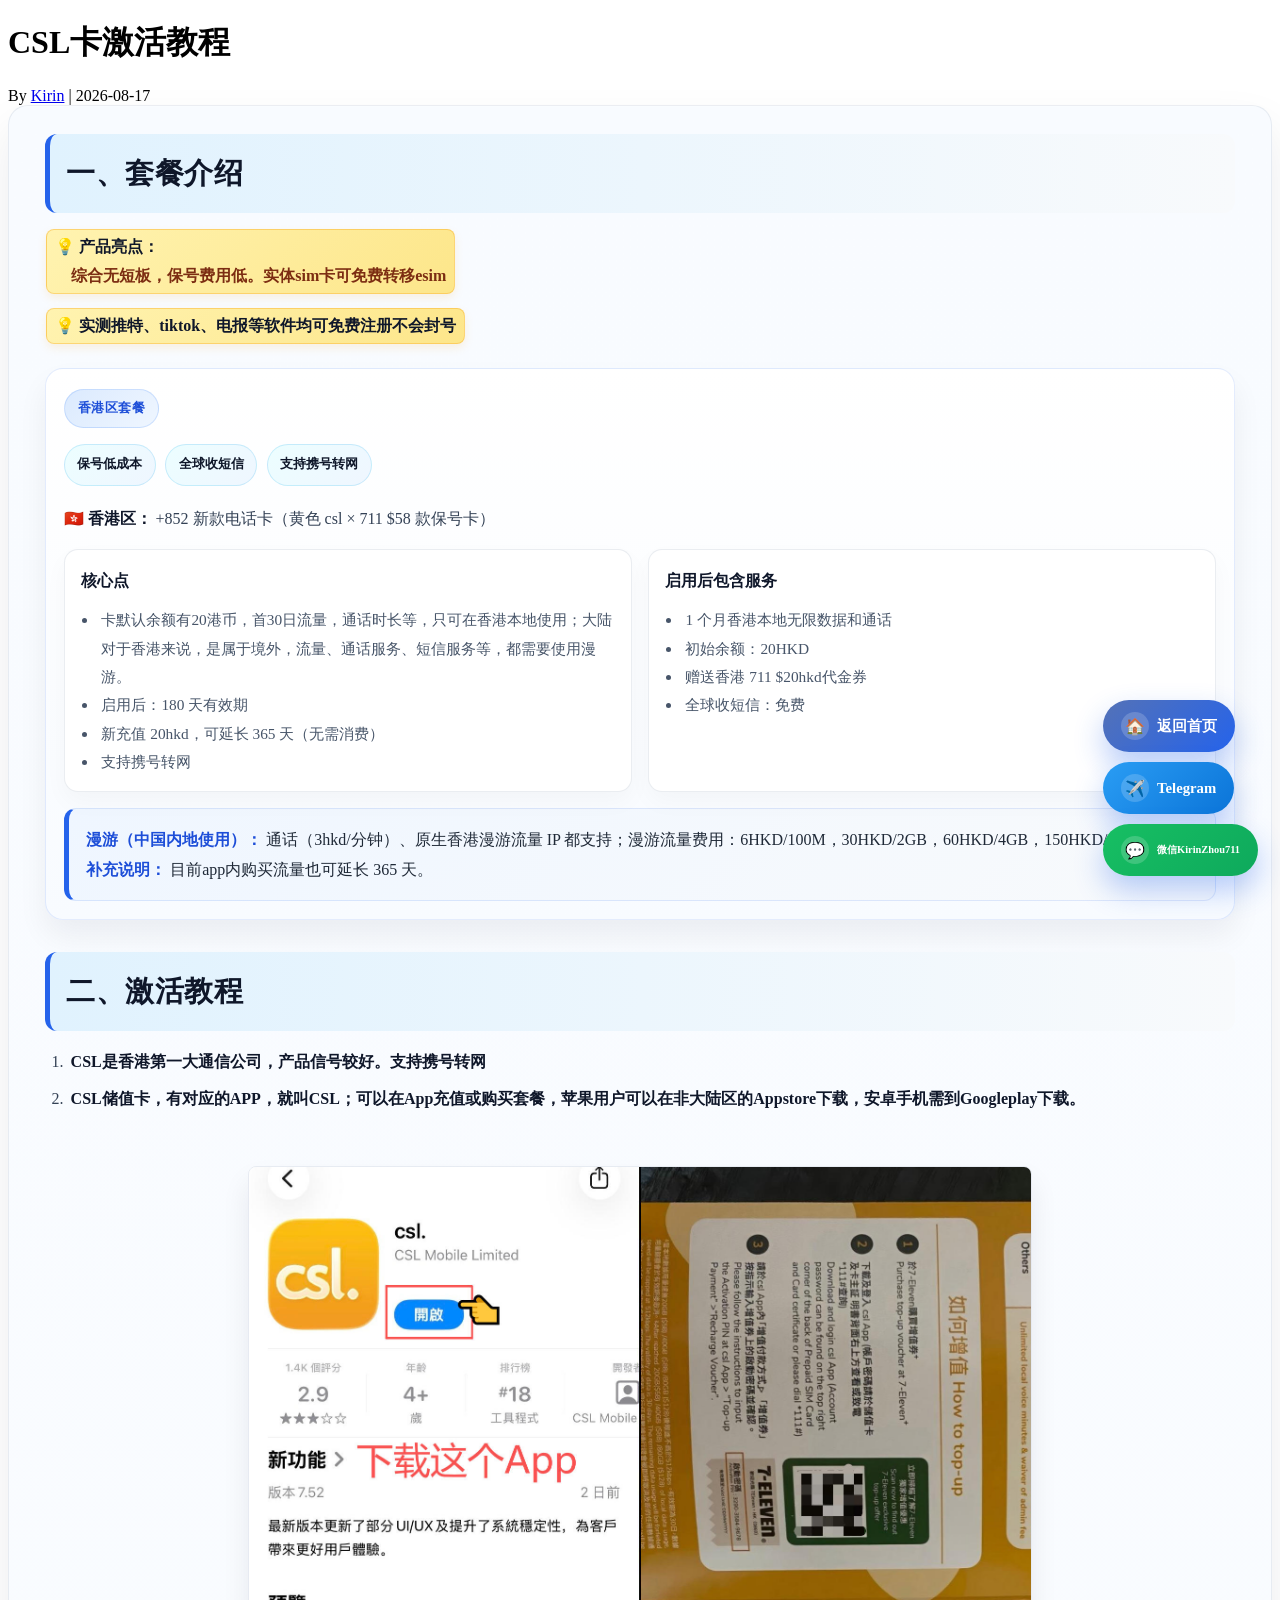
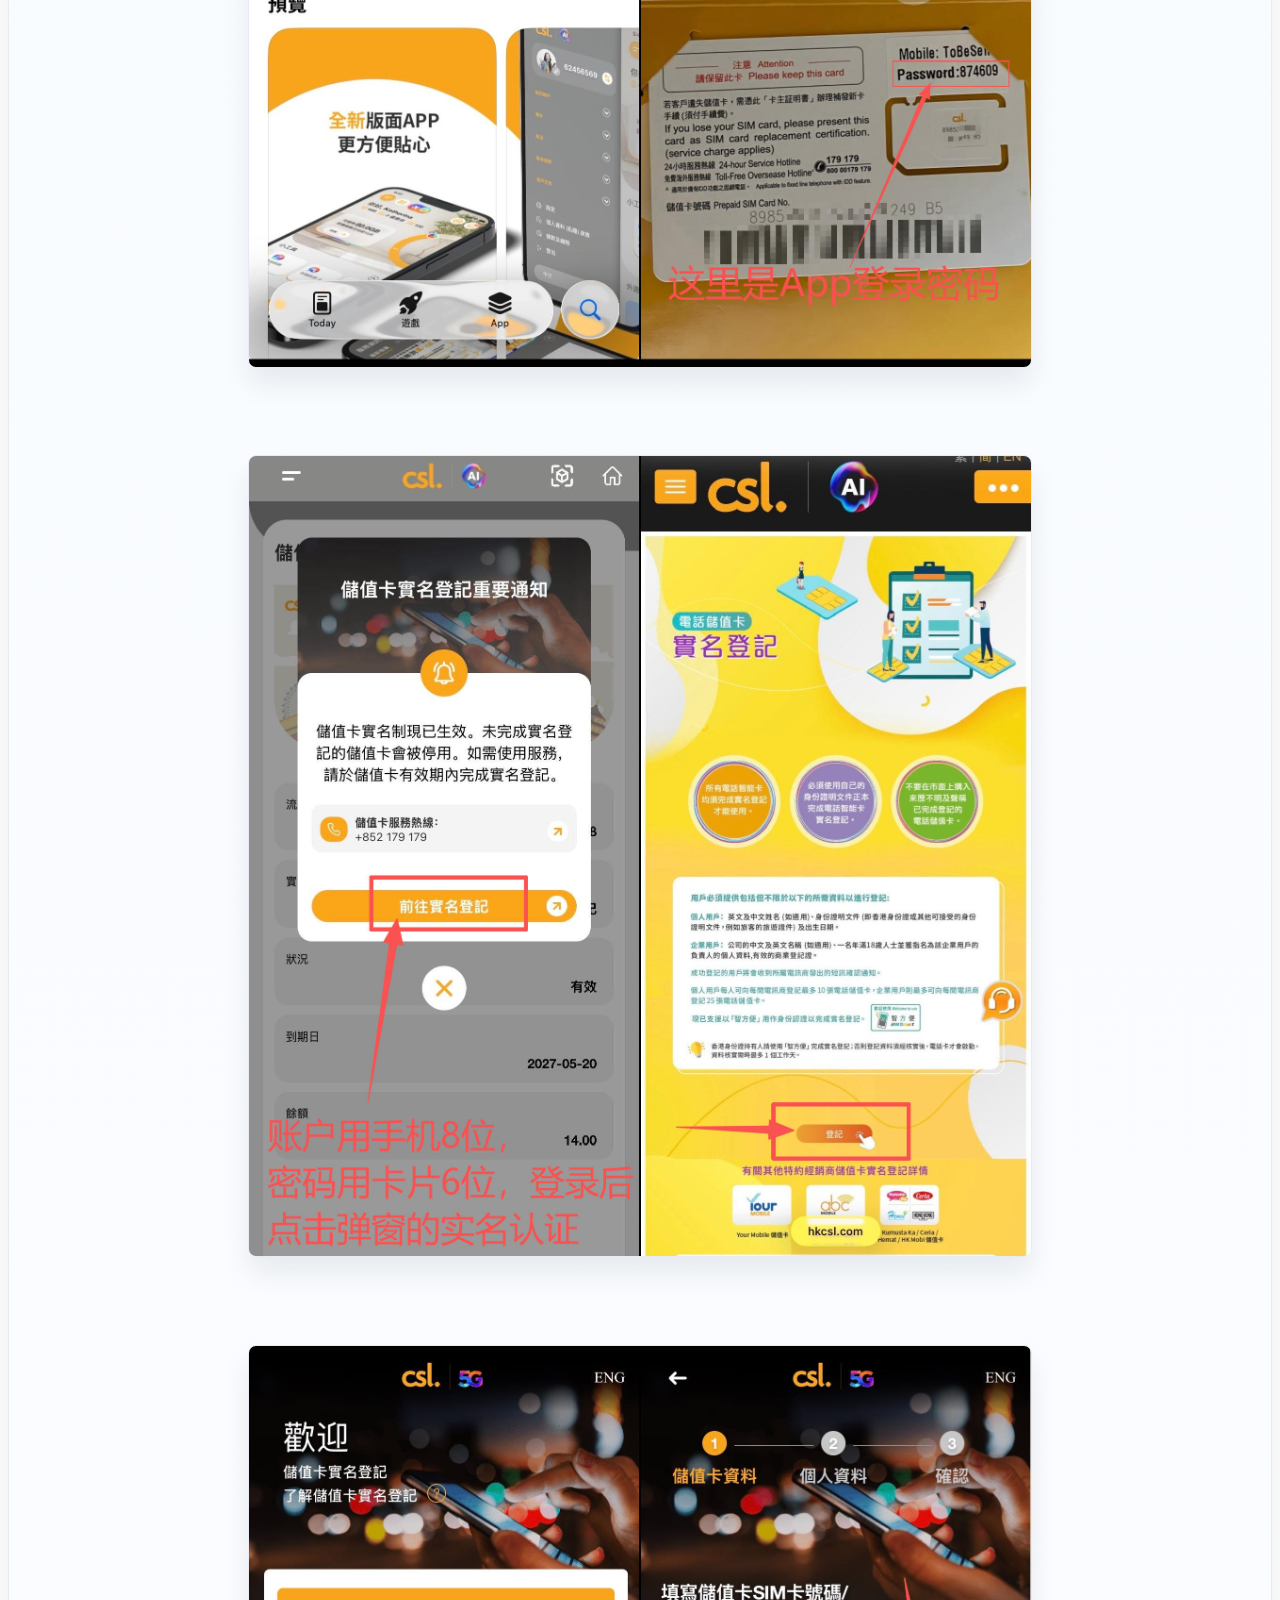
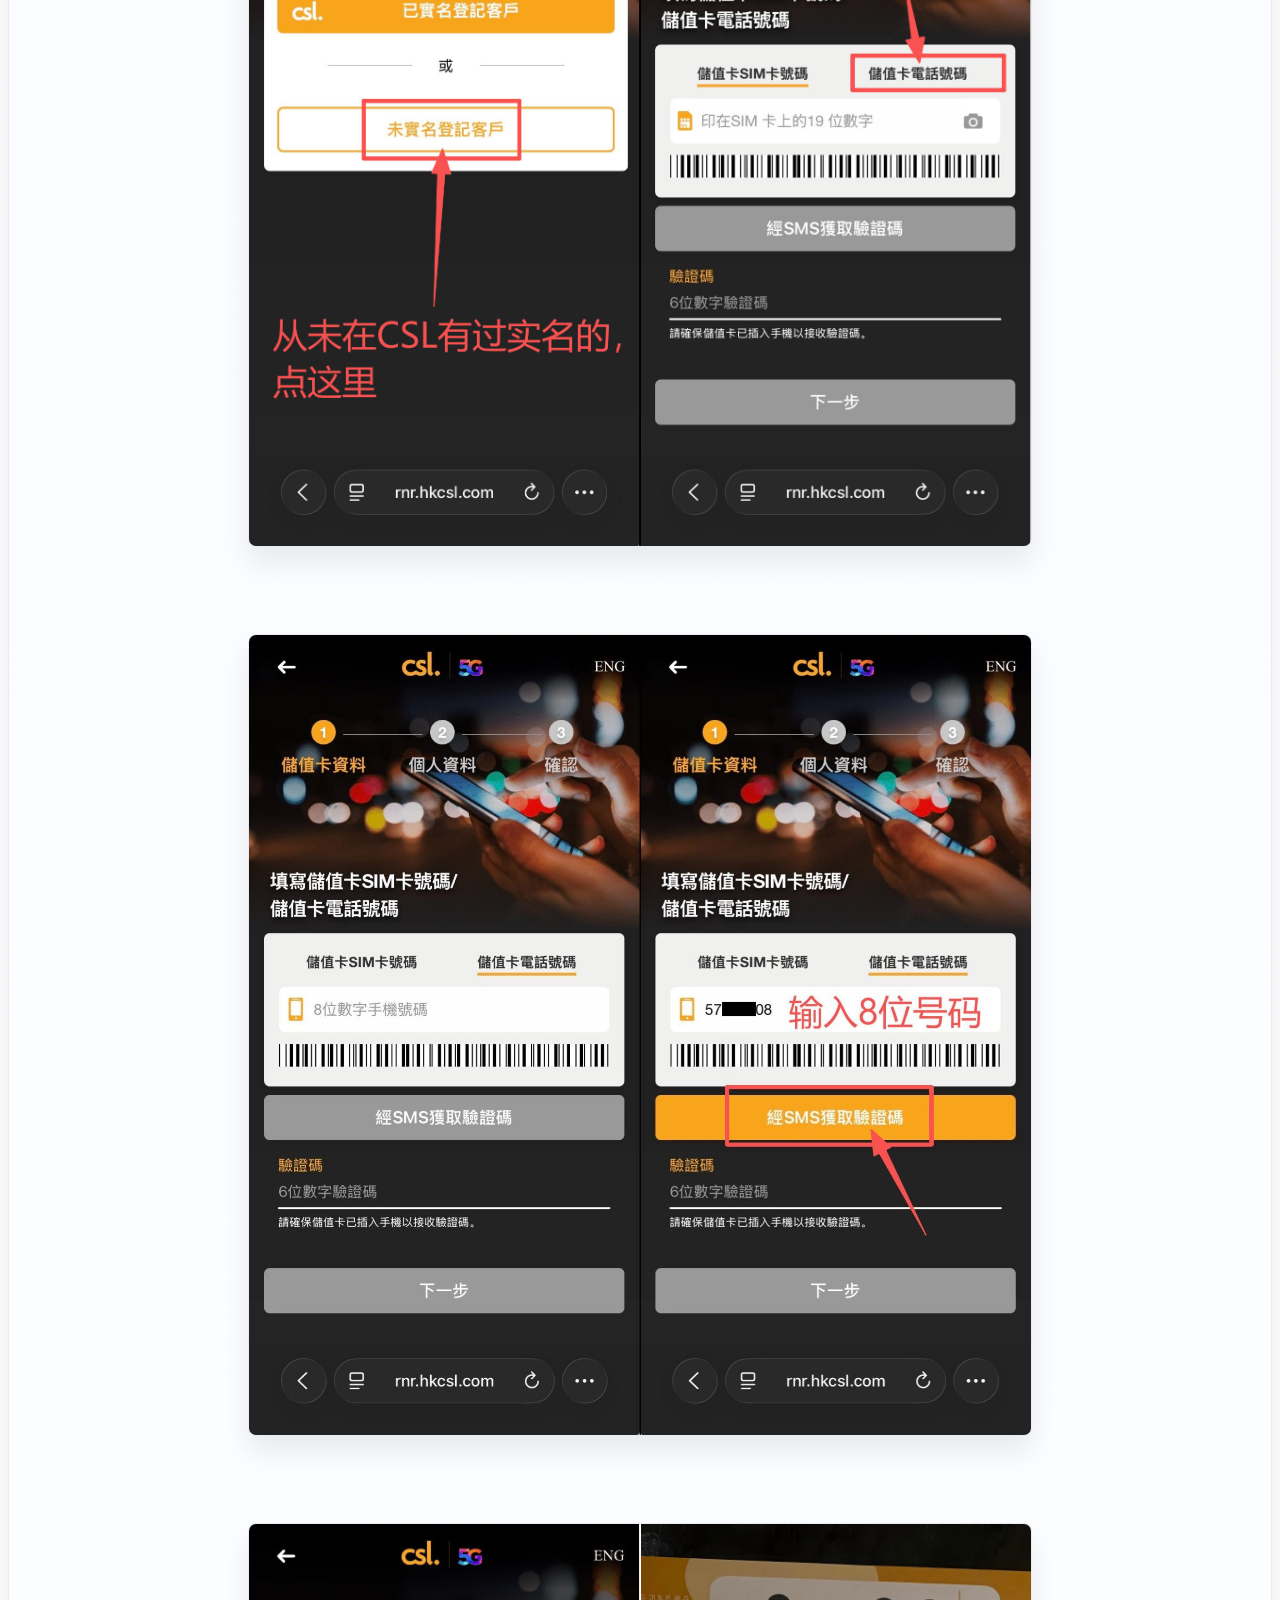
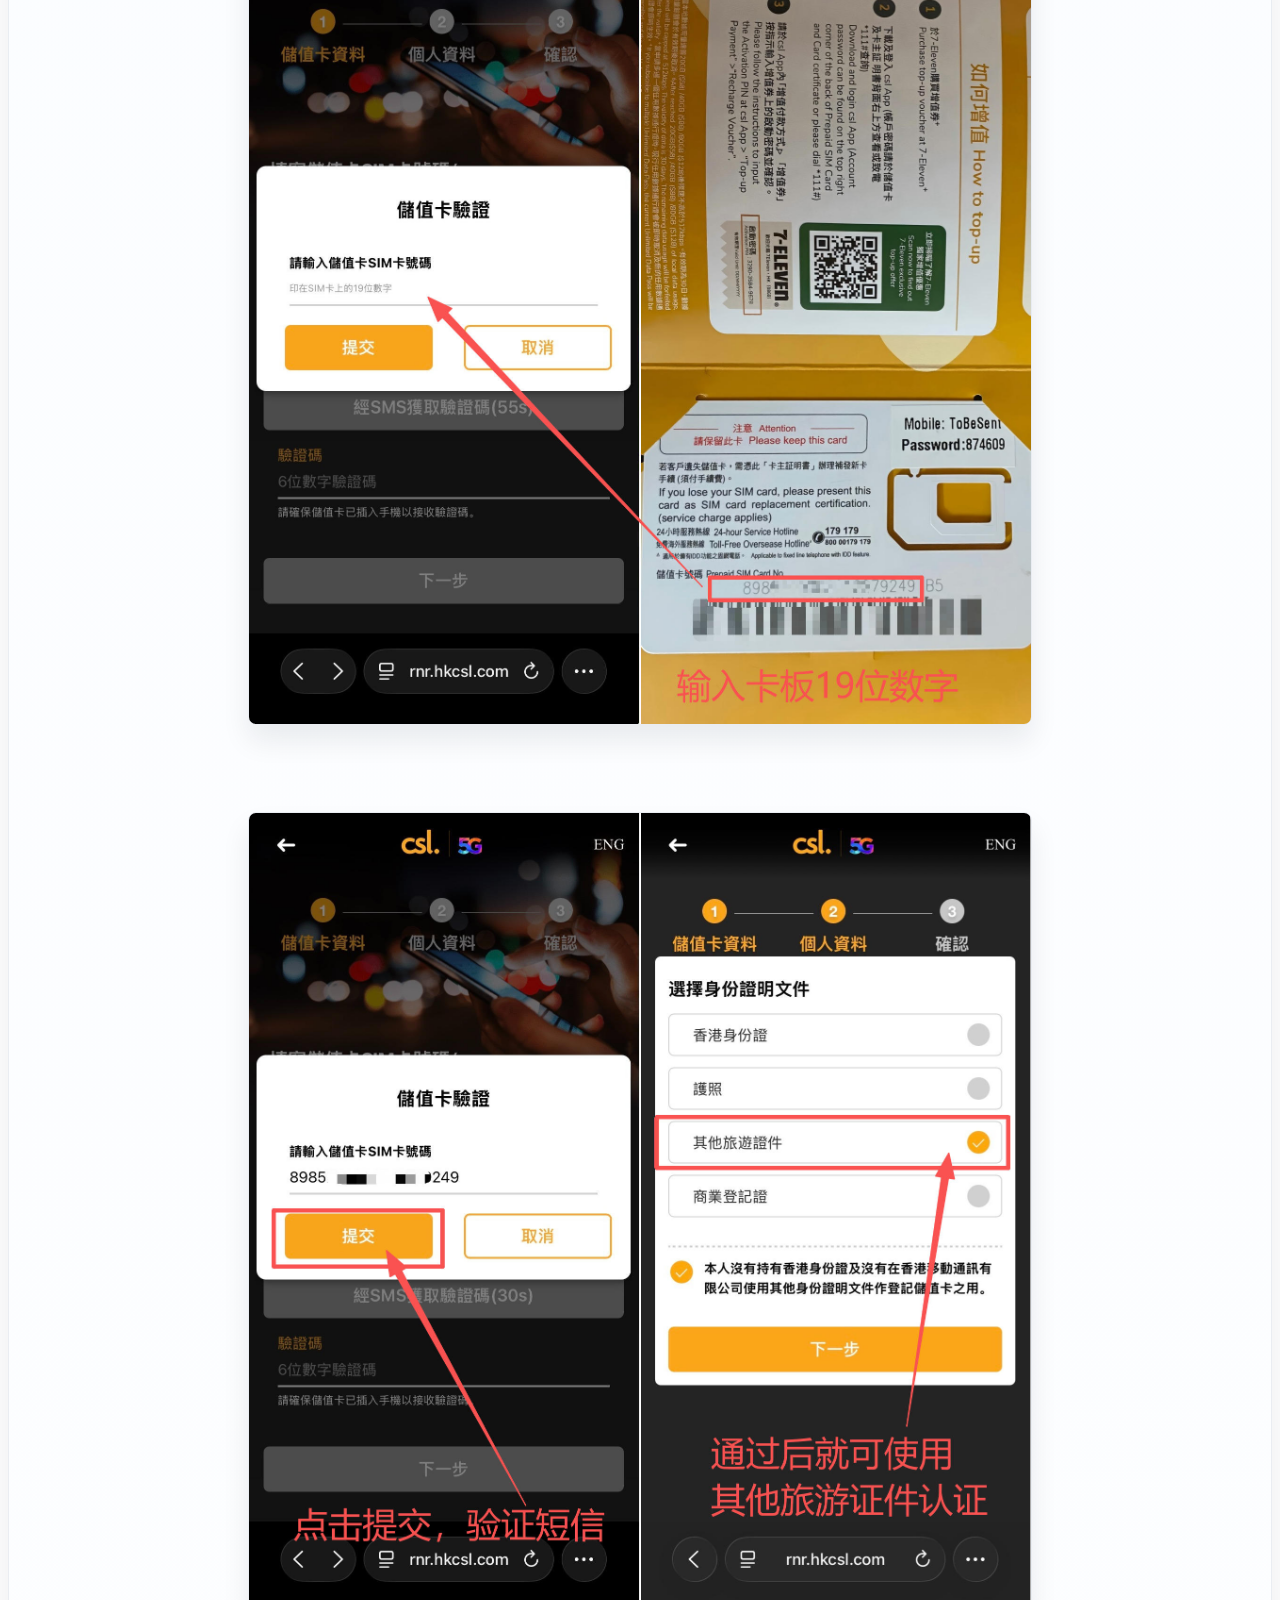
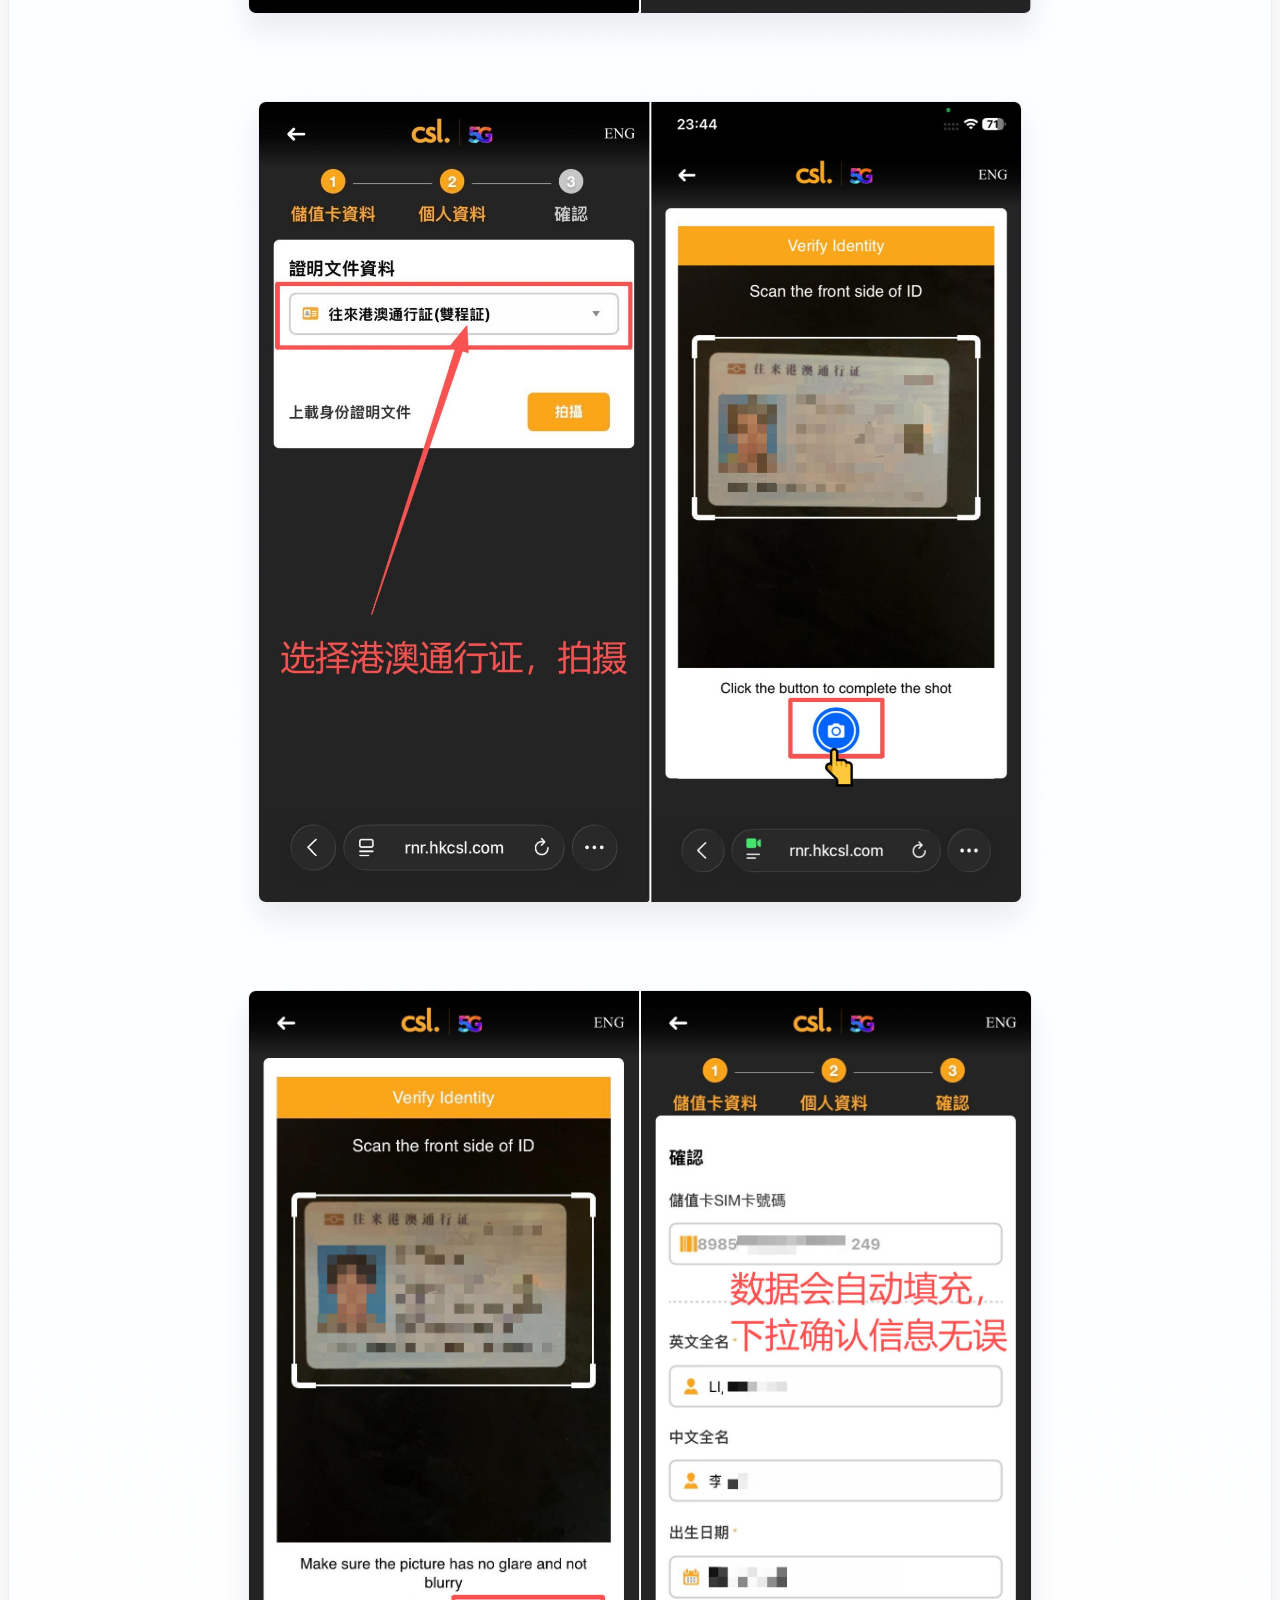
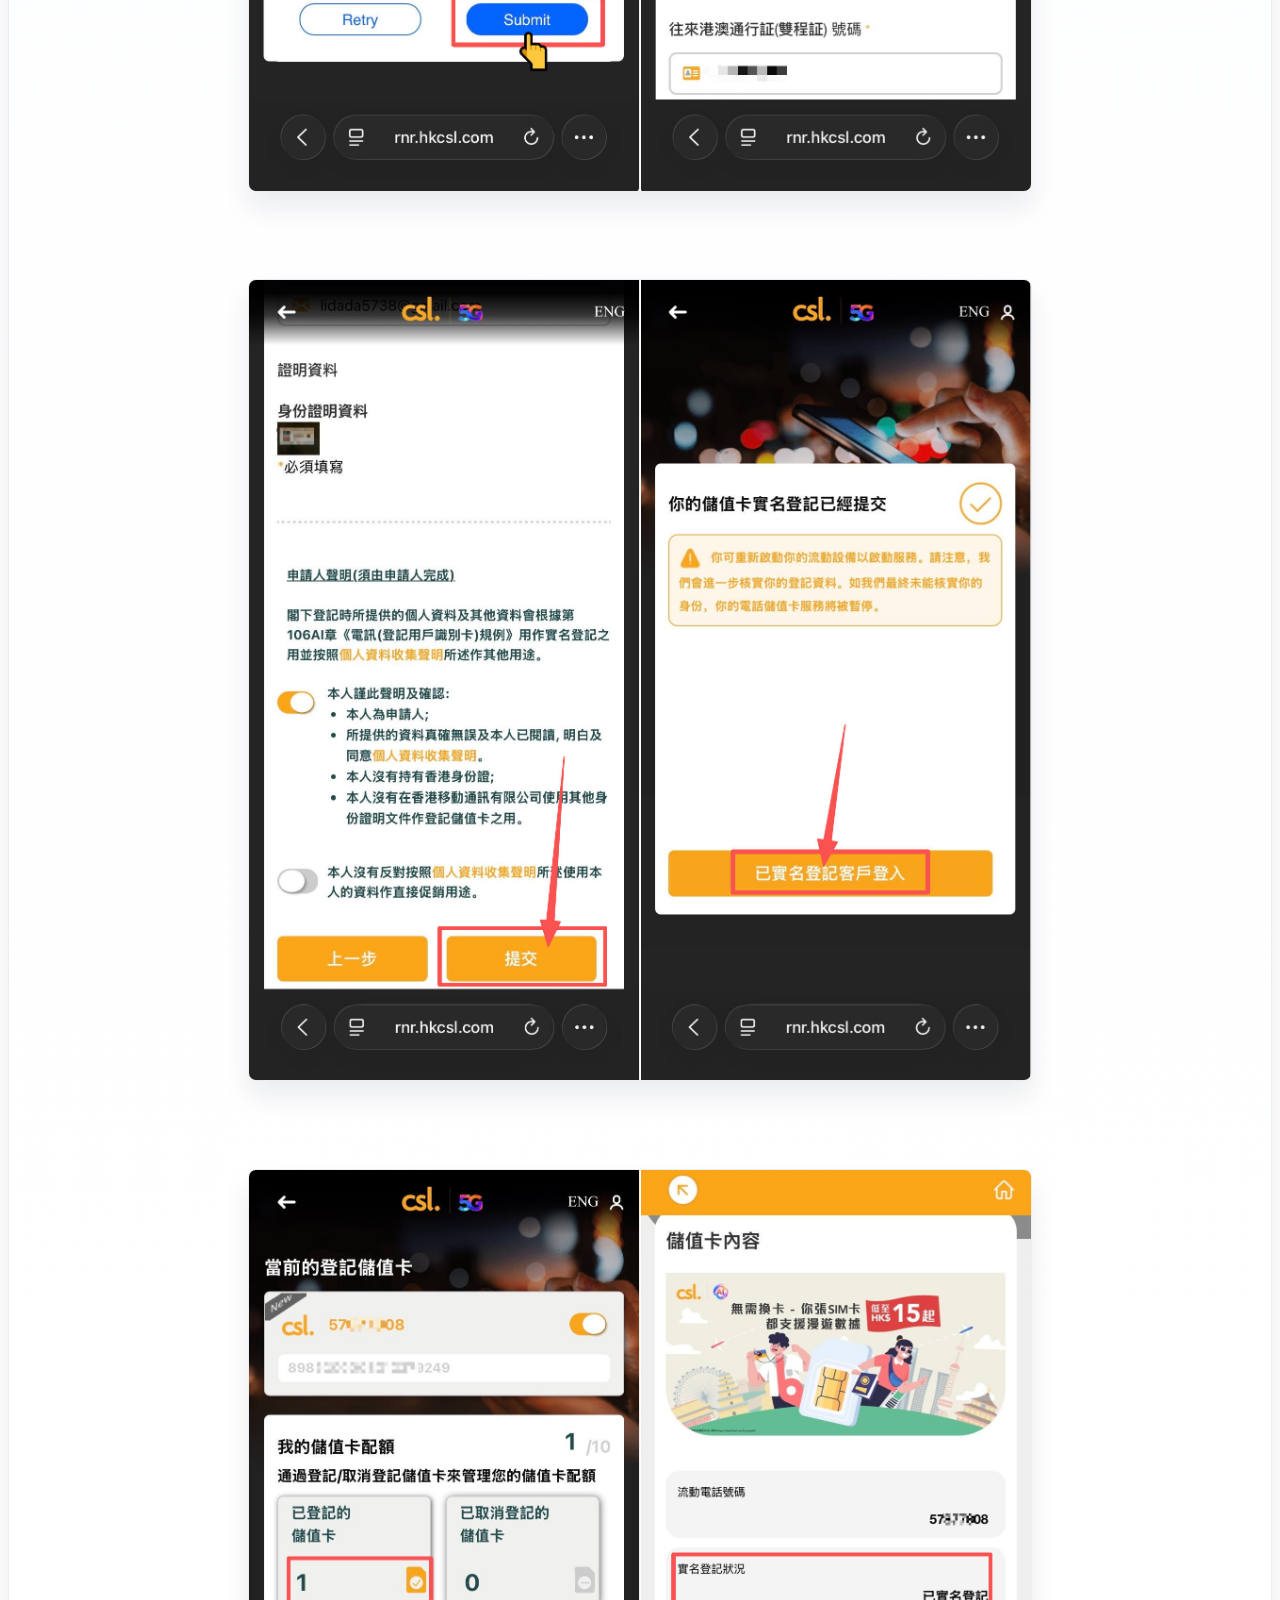
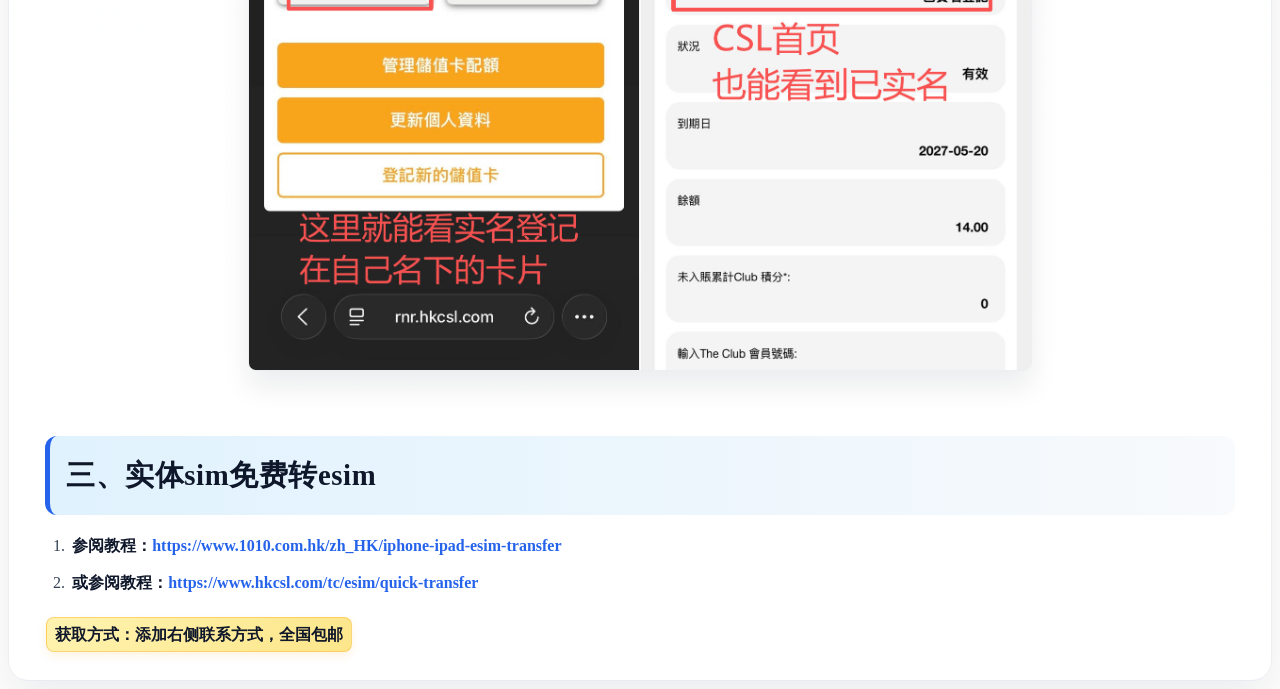
==== cslsim.html @ af92a5cc "Add common.css and CSL-SIM; hahasim conflict Introduce shared styles in new common.css (typography, " ====
﻿<!DOCTYPE html>
<html lang="en">

<head>
	<meta charset="UTF-8">
	<meta name="viewport" content="width=device-width, initial-scale=1.0">
	<title>CSL-SIM</title>
	<link rel="stylesheet" href="common.css">
	<style>
		.entry-content .promo-panel {
			margin: 1.5rem 0 1.8rem;
			padding: 1.25rem 1.1rem 1.1rem;
			background: linear-gradient(180deg, #ffffff 0%, #f8fbff 100%);
			border: 1px solid rgba(37, 99, 235, 0.12);
			border-radius: 18px;
			box-shadow: 0 16px 30px rgba(15, 23, 42, 0.06);
		}

		.entry-content .promo-head {
			display: flex;
			align-items: center;
			justify-content: space-between;
			gap: 12px;
			flex-wrap: wrap;
			margin-bottom: 1rem;
		}

		.entry-content .promo-tag {
			display: inline-flex;
			align-items: center;
			padding: 0.42rem 0.82rem;
			background: linear-gradient(135deg, #dbeafe 0%, #eff6ff 100%);
			border: 1px solid rgba(59, 130, 246, 0.18);
			border-radius: 999px;
			color: #1d4ed8;
			font-size: 0.82rem;
			font-weight: 800;
			letter-spacing: 0.04em;
			text-transform: uppercase;
		}

		.entry-content .price-tag {
			display: inline-flex;
			align-items: center;
			justify-content: center;
			min-width: 120px;
			padding: 0.6rem 0.95rem;
			background: linear-gradient(135deg, #fbbf24 0%, #f59e0b 100%);
			border-radius: 12px;
			color: #fff;
			font-size: 1.2rem;
			font-weight: 800;
			box-shadow: 0 12px 20px rgba(245, 158, 11, 0.2);
		}

		.entry-content .feature-pills {
			display: flex;
			flex-wrap: wrap;
			gap: 0.6rem;
			margin: 0.9rem 0 1.1rem;
		}

		.entry-content .feature-pills span {
			display: inline-flex;
			align-items: center;
			padding: 0.5rem 0.78rem;
			background: linear-gradient(135deg, #ecfeff 0%, #eff6ff 100%);
			border: 1px solid rgba(14, 165, 233, 0.18);
			border-radius: 999px;
			color: #0f172a;
			font-size: 0.8rem;
			font-weight: 700;
		}

		.entry-content .info-grid {
			display: grid;
			grid-template-columns: repeat(2, minmax(0, 1fr));
			gap: 0.95rem;
			margin-top: 1rem;
		}

		.entry-content .info-card {
			padding: 1rem 1rem 0.9rem;
			border: 1px solid rgba(148, 163, 184, 0.2);
			border-radius: 14px;
			background: #ffffff;
			box-shadow: 0 10px 24px rgba(15, 23, 42, 0.03);
		}

		.entry-content .info-card h4 {
			margin: 0 0 0.65rem;
			color: #0f172a;
			font-size: 1rem;
			font-weight: 800;
		}

		.entry-content .info-card p,
		.entry-content .info-card li {
			margin: 0;
			font-size: 0.96rem;
			color: #475569;
		}

		.entry-content .info-card ul {
			margin: 0.3rem 0 0;
			padding-left: 1.1rem;
		}

		.entry-content .spec-box {
			margin-top: 1rem;
			padding: 1rem 1.1rem;
			background: linear-gradient(135deg, #eff6ff 0%, #f8fafc 100%);
			border: 1px solid rgba(37, 99, 235, 0.12);
			border-left: 5px solid #2563eb;
			border-radius: 12px;
		}

		.entry-content .spec-box strong {
			color: #1d4ed8;
		}

		@media (max-width: 700px) {
			.entry-content .info-grid {
				grid-template-columns: 1fr;
			}
		}
	</style>

</head>

<body>
	<header class="entry-header">
		<h1 class="entry-title">CSL卡激活教程</h1>
		<div class="below-title-meta">
			<div class="adt">By
				<span class="vcard author">
					<span class="fn">
						<a href="#" title="由Kirin发布" rel="author">Kirin</a></span>
				</span>
				<span class="meta-sep">|</span>
				<span class="date updated">2026-08-17</span>
			</div>

		</div>
		<!-- below title meta end -->

		<!-- .entry-header -->
	</header>

	<div class="entry-content">
		<h3><strong>一、套餐介绍</strong></h3>
		<p class="key-point">💡 <strong>产品亮点：</strong><br> 综合无短板，保号费用低。实体sim卡可免费转移esim</p><br>
		<p></p>
		<p class="key-point">💡 <strong>实测推特、tiktok、电报等软件均可免费注册不会封号</strong></p>
		<div class="promo-panel">
			<div class="promo-head">
				<span class="promo-tag">香港区套餐</span>

			</div>
			<div class="feature-pills">
				<span>保号低成本</span>
			
				<span>全球收短信</span>
				<span>支持携号转网</span>
			</div>
			<p><strong>🇭🇰 香港区：</strong> +852 新款电话卡（黄色 csl × 711 $58 款保号卡）</p>
			<div class="info-grid">
				<div class="info-card">
					<h4>核心点</h4>
					<ul>
						<li>卡默认余额有20港币，首30日流量，通话时长等，只可在香港本地使用；大陆对于香港来说，是属于境外，流量、通话服务、短信服务等，都需要使用漫游。</li>
						<li>启用后：180 天有效期</li>
						<li>新充值 20hkd，可延长 365 天（无需消费）</li>
						<!-- <li>实体sim卡可免费转移esim</li> -->
						 <li>支持携号转网</li>
					</ul>
				</div>
				<div class="info-card">
					<h4>启用后包含服务</h4>
					<ul>
						<li>1 个月香港本地无限数据和通话</li>
						<li>初始余额：20HKD</li>
						<li>赠送香港 711 $20hkd代金券</li>
						<li>全球收短信：免费</li>

					</ul>
				</div>
			</div>
			<div class="spec-box">
				<strong>漫游（中国内地使用）：</strong> 通话（3hkd/分钟）、原生香港漫游流量 IP
				都支持；漫游流量费用：6HKD/100M，30HKD/2GB，60HKD/4GB，150HKD/12GB。<br>
				<strong>补充说明：</strong> 目前app内购买流量也可延长 365 天。
			</div>
		</div>
		<h3><strong>二、激活教程</strong></h3>
		<ol>
			<li>
				<p><strong>CSL是香港第一大通信公司，产品信号较好。支持携号转网</strong></p>
			</li>
			<li>
				<p><strong>CSL储值卡，有对应的APP，就叫CSL；可以在App充值或购买套餐，苹果用户可以在非大陆区的Appstore下载，安卓手机需到Googleplay下载。</strong></p>
			</li>
		</ol>
		<div style="display: flex; flex-direction: column; gap: 20px;">
			<p><img class="max-w-full h-auto rounded-lg" style="height: 800px;" src="assets/1.jpg"></p>
			<p><img class="max-w-full h-auto rounded-lg" style="height: 800px;" src="assets/2.jpg"></p>
			<p><img class="max-w-full h-auto rounded-lg" style="height: 800px;" src="assets/3.jpg"></p>
			<p><img class="max-w-full h-auto rounded-lg" style="height:	800px;" src="assets/4.jpg"></p>
			<p><img class="max-w-full h-auto rounded-lg" style="height: 800px;" src="assets/5.jpg"></p>
			<p><img class="max-w-full h-auto rounded-lg" style="height: 800px;" src="assets/6.jpg"></p>
			<p><img class="max-w-full h-auto rounded-lg" style="height: 800px;" src="assets/7.jpg"></p>
			<p><img class="max-w-full h-auto rounded-lg" style="height: 800px;" src="assets/8.jpg"></p>
			<p><img class="max-w-full h-auto rounded-lg" style="height:	800px;" src="assets/9.jpg"></p>
			<p><img class="max-w-full h-auto rounded-lg" style="height: 800px;" src="assets/10.jpg"></p>
		</div>

		<h3><strong>三、实体sim免费转esim</strong></h3>
		<ol style="list-style-type: decimal; padding-left: 1.5rem;align-items:end">
			<li>
				<p><strong>参阅教程：<a href="https://www.1010.com.hk/zh_HK/iphone-ipad-esim-transfer"
							target="_blank">https://www.1010.com.hk/zh_HK/iphone-ipad-esim-transfer</a></strong></p>
			</li>
			<li>
				<p><strong>或参阅教程：<a href="https://www.hkcsl.com/tc/esim/quick-transfer"
							target="_blank">https://www.hkcsl.com/tc/esim/quick-transfer</a></strong></p>
			</li>

		</ol>
		<p class="key-point"><strong>获取方式：添加右侧联系方式，全国包邮</strong></p>
	</div>
	<!-- .entry-content -->

	<footer class="entry-meta">
	</footer>
	<!-- .entry-meta -->
	<div class="floating-bar" style="display: flex; flex-direction: column; gap: 10px;align-items: flex-start;">
		<a class="float-btn home" href="./index.html" aria-label="返回首页">
			<span class="icon">🏠</span>
			<span>返回首页</span>
		</a>
		<a class="float-btn telegram" href="https://t.me/KirinChew" target="_blank" rel="noopener noreferrer"
			aria-label="联系 Telegram">
			<span class="icon">✈️</span>
			<span>Telegram</span>
		</a>
		<a class="float-btn wechat" href="javascript:void(0)" aria-label="复制微信号" onclick="copyWeChatFloat()">
			<span class="icon">💬</span>
			<span style="font-size: 0.65rem;">微信KirinZhou711</span>
		</a>
	</div>
	<script>
		function copyWeChatFloat() {
			const wechatId = 'KirinZhou711';
			if (navigator.clipboard && window.isSecureContext) {
				navigator.clipboard.writeText(wechatId).then(function () {
					alert('微信号已复制：' + wechatId);
				}).catch(function () {
					fallbackCopyWeChat(wechatId);
				});
			} else {
				fallbackCopyWeChat(wechatId);
			}
		}

		function fallbackCopyWeChat(text) {
			var textarea = document.createElement('textarea');
			textarea.value = text;
			textarea.style.position = 'fixed';
			textarea.style.opacity = '0';
			document.body.appendChild(textarea);
			textarea.focus();
			textarea.select();
			try {
				document.execCommand('copy');
				alert('微信号已复制：' + text);
			} catch (err) {
				alert('复制失败，请手动复制微信号：' + text);
			}
			document.body.removeChild(textarea);
		}
	</script>
</body>

</html>
---- common.css ----
/* ==========================================================
   common.css
   从 cslsim.html / hahasim.html 中共用的样式提取而来。
   仅供与 .entry-content 内容区 + .floating-bar 悬浮按钮使用。
   ========================================================== */

/* ---------- 内容区（entry-content）基础排版 ---------- */
.entry-content {
	background: linear-gradient(180deg, #f8fbff 0%, #ffffff 100%);
	border: 1px solid rgba(148, 163, 184, 0.18);
	border-radius: 20px;
	padding: 28px clamp(18px, 3vw, 36px);
	box-shadow: 0 22px 46px rgba(15, 23, 42, 0.08);
	color: #1f2937;
	line-height: 1.85;
	font-size: 16px;
}

.entry-content>*:first-child {
	margin-top: 0;
}

.entry-content>*:last-child {
	margin-bottom: 0;
}

.entry-content h3 {
	margin: 2rem 0 1rem;
	padding: 0.8rem 1rem;
	background: linear-gradient(90deg, #e0f2fe 0%, #f8fafc 100%);
	border-left: 5px solid #2563eb;
	border-radius: 12px;
	font-size: 1.8rem;
	font-weight: 700;
	color: #0f172a;
	letter-spacing: 0.02em;
}

.entry-content h3 strong {
	font-weight: 800;
}

.entry-content p {
	margin: 0.9em 0;
	color: #334155;
}

.entry-content ul,
.entry-content ol {
	margin: 1rem 0 1.2rem;
	padding-left: 1.4rem;
}

.entry-content li {
	margin: 0.48rem 0;
	padding-left: 0.2rem;
	color: #334155;
}

.entry-content li p {
	margin: 0.25rem 0;
}

.entry-content ul ul,
.entry-content ol ol,
.entry-content ul ol,
.entry-content ol ul {
	margin-top: 0.5rem;
	margin-bottom: 0.5rem;
}

.entry-content strong {
	color: #0f172a;
}

.entry-content a {
	color: #2563eb;
	text-decoration: none;
	transition: color 0.2s ease, opacity 0.2s ease;
}

.entry-content a:hover {
	color: #1d4ed8;
	text-decoration: underline;
}

.entry-content .text-primary {
	color: #2563eb;
}

.entry-content .underline {
	text-decoration: underline;
}

.entry-content .key-point {
	display: inline-block;
	padding: 0.12em 0.5em;
	margin: 0 0.08em;
	background: linear-gradient(135deg, #fff3b0 0%, #fde68a 100%);
	border: 1px solid rgba(245, 158, 11, 0.35);
	border-radius: 0.5em;
	color: #7c2d12;
	font-weight: 700;
	box-shadow: 0 4px 10px rgba(245, 158, 11, 0.12);
}

/* ---------- 内容区：表格 ---------- */
.entry-content table {
	border-collapse: collapse;
	max-width: 100%;
	margin: 1.2em 0;
	background: #fff;
	border-radius: 12px;
	overflow: hidden;
	box-shadow: 0 12px 24px rgba(15, 23, 42, 0.04);
}

.entry-content th,
.entry-content td {
	border: 1px solid #e2e8f0;
	padding: 0.8em 0.9em;
	text-align: left;
}

.entry-content th {
	background: linear-gradient(180deg, #eff6ff 0%, #f8fafc 100%);
	color: #0f172a;
	font-weight: 700;
}

/* ---------- 内容区：代码与 pre ---------- */
.entry-content code {
	background: #eef2ff;
	border: 1px solid rgba(99, 102, 241, 0.12);
	border-radius: 8px;
	padding: 0.15em 0.45em;
	font-size: 0.92em;
	color: #312e81;
}

.entry-content pre {
	margin: 1.2rem 0;
	padding: 1rem 1.1rem;
	background: linear-gradient(180deg, #0f172a 0%, #111827 100%);
	border: 1px solid rgba(148, 163, 184, 0.2);
	border-left: 5px solid #38bdf8;
	border-radius: 14px;
	color: #e2e8f0;
	overflow-x: auto;
	box-shadow: 0 15px 30px rgba(15, 23, 42, 0.08);
}

.entry-content pre code {
	background: transparent;
	border: none;
	padding: 0;
	color: inherit;
}

/* ---------- 内容区：图片与工具类 ---------- */
.entry-content img {
	display: block;
	max-width: 100%;
	height: auto;
	margin: 1.2rem auto;
	border-radius: 16px;
	box-shadow: 0 16px 28px rgba(15, 23, 42, 0.08);
	border: 1px solid rgba(148, 163, 184, 0.18);
}

.entry-content .max-w-full {
	max-width: 100%
}

.entry-content .h-auto {
	height: auto
}

.entry-content .rounded-lg {
	border-radius: .5rem
}

.entry-content .photo-row {
	display: flex;
	gap: 20px;
	align-items: flex-start;
	margin: 1.2rem 0;
}

.entry-content .photo-row__img {
	flex: 1 1 0;
	display: block;
	width: calc(50% - 10px);
	height: auto;
	max-width: 100%;
	max-height: 70vh;
	object-fit: contain;
	margin: 0;
	border-radius: 16px;
	box-shadow: 0 16px 28px rgba(15, 23, 42, 0.08);
	border: 1px solid rgba(148, 163, 184, 0.18);
}

@media (max-width: 600px) {
	.entry-content .photo-row {
		gap: 10px;
	}

	.entry-content .photo-row__img {
		width: calc(50% - 5px);
		max-height: 38vh;
	}
}

/* ---------- 悬浮操作栏（floating-bar） ---------- */
.floating-bar {
	position: fixed;
	right: 22px;
	bottom: 24px;
	z-index: 2000;
	display: flex;
	align-items: center;
	gap: 10px;
}

.floating-bar .float-btn {
	display: inline-flex;
	align-items: center;
	gap: 8px;
	padding: 12px 18px;
	border-radius: 999px;
	color: #fff;
	text-decoration: none;
	font-size: 0.92rem;
	font-weight: 700;
	box-shadow: 0 14px 30px rgba(37, 99, 235, 0.32);
	transition: transform 0.2s ease, box-shadow 0.2s ease;
}

.floating-bar .float-btn:hover {
	transform: translateY(-2px) scale(1.02);
	text-decoration: none;
}

.float-btn .icon {
	display: inline-flex;
	align-items: center;
	justify-content: center;
	width: 28px;
	height: 28px;
	border-radius: 50%;
	background: rgba(255, 255, 255, 0.18);
	font-size: 1rem;
}

.float-btn.home {
	background: linear-gradient(135deg, #5472b7 0%, #2563eb 100%);
}

.float-btn.telegram {
	background: linear-gradient(135deg, #2a9df4 0%, #0b74d8 100%);
}

.float-btn.wechat {
	background: linear-gradient(135deg, #17bf63 0%, #0ea95c 100%);
}

@media (max-width: 600px) {
	.floating-bar {
		right: 14px;
		bottom: 16px;
		gap: 8px;
	}

	.float-btn {
		padding: 10px 14px;
		font-size: 0.8rem;
	}
}
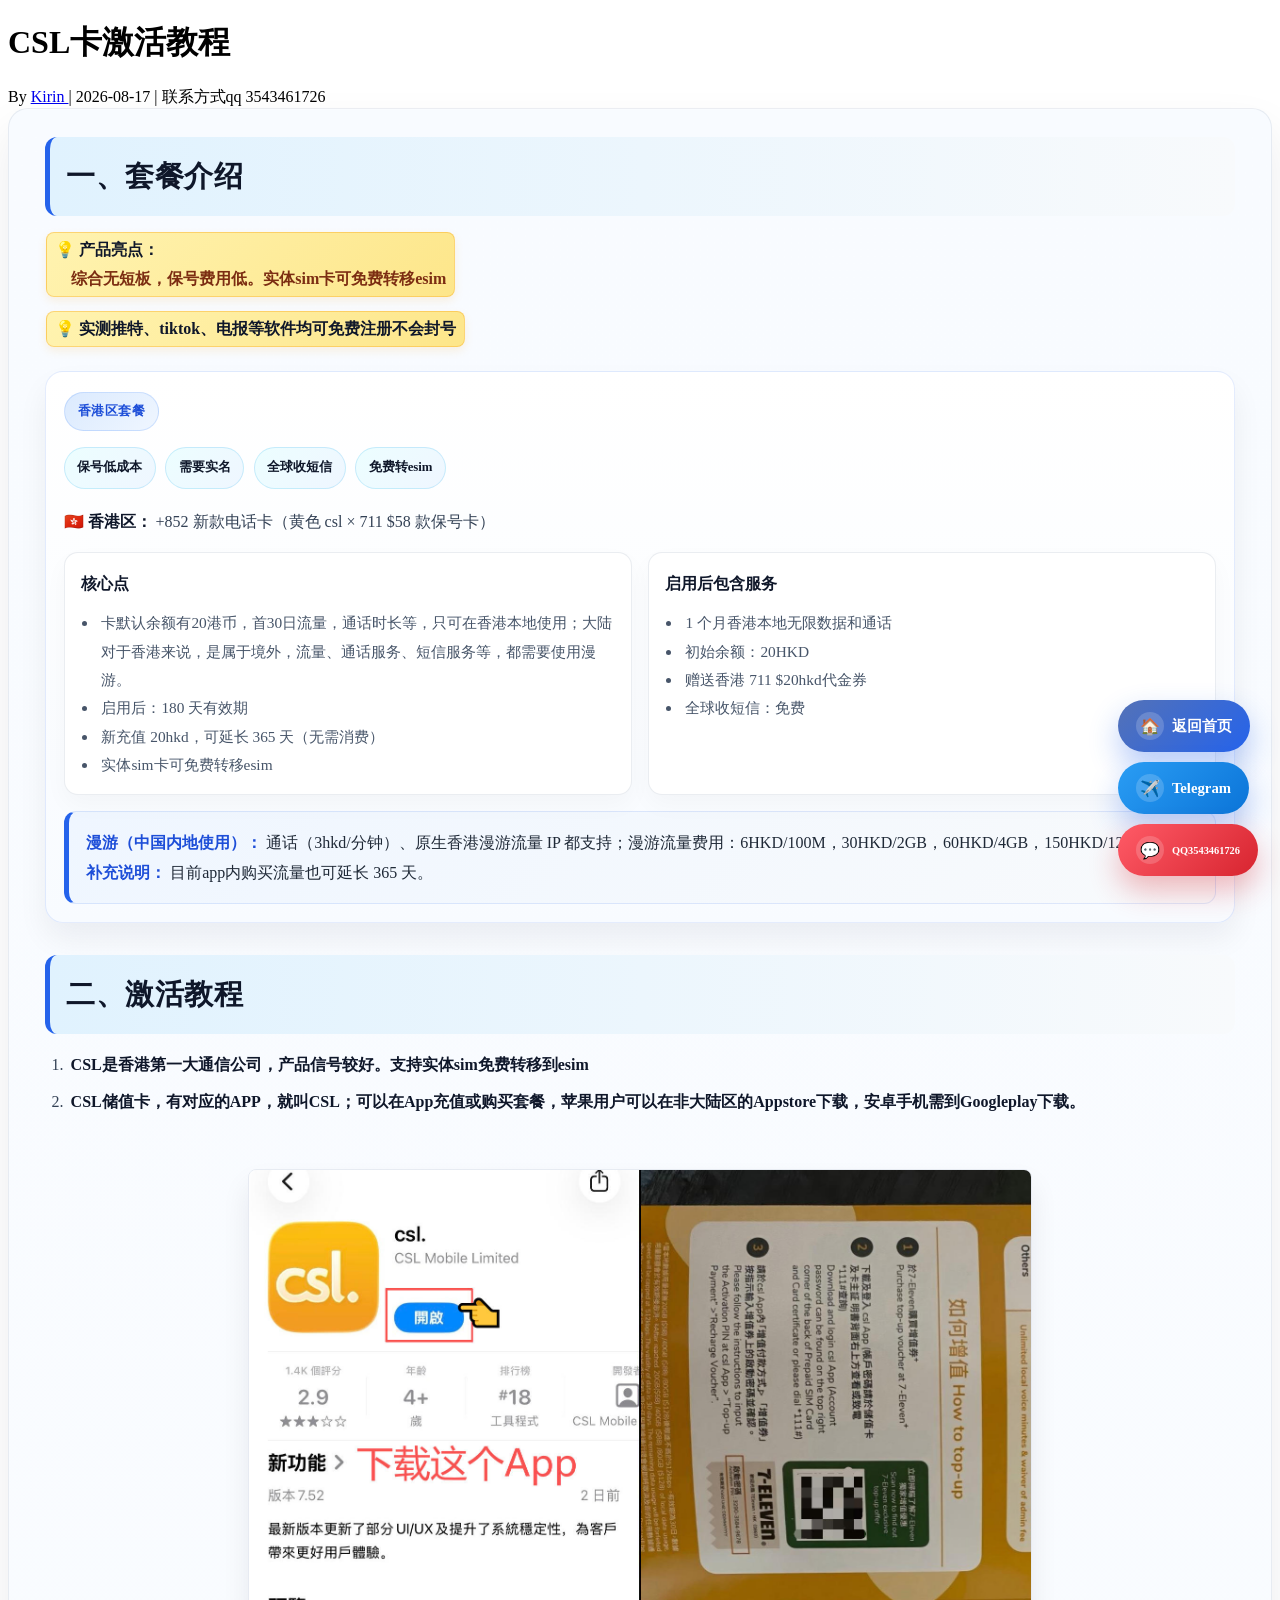
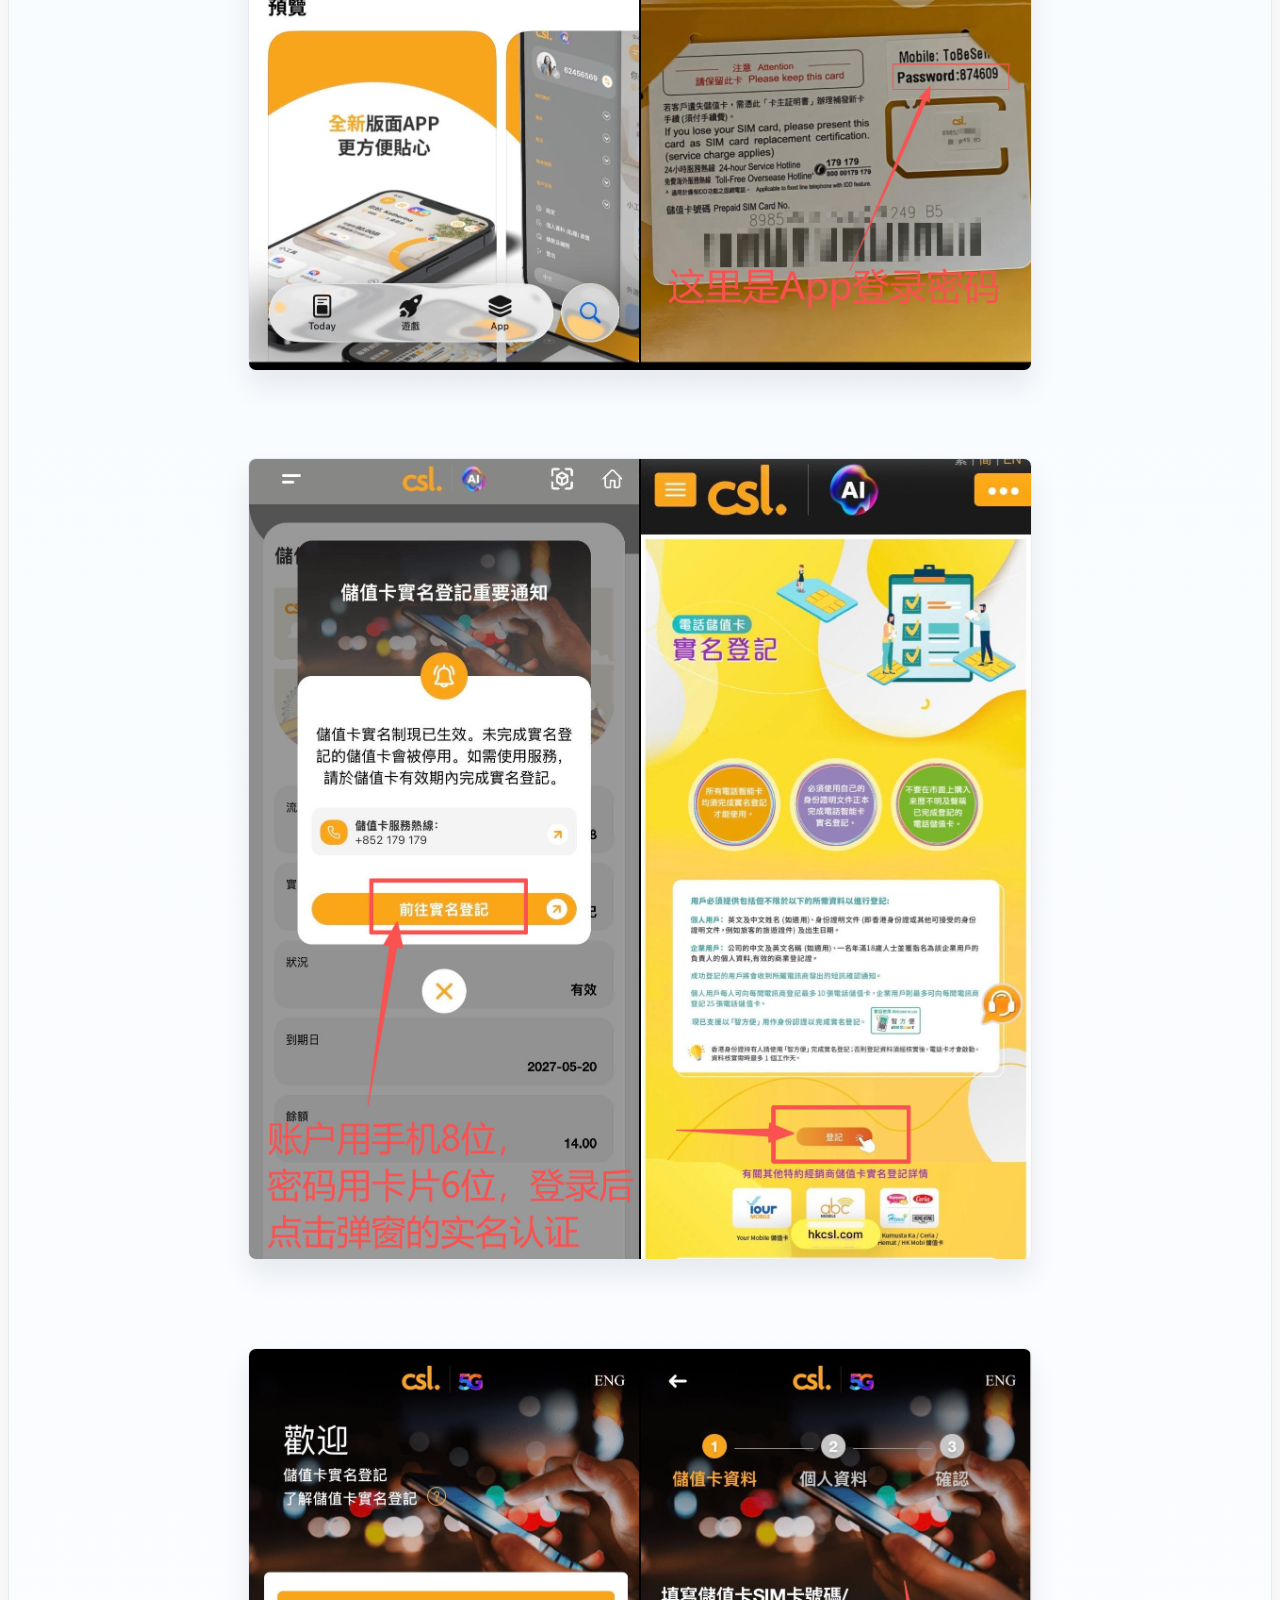
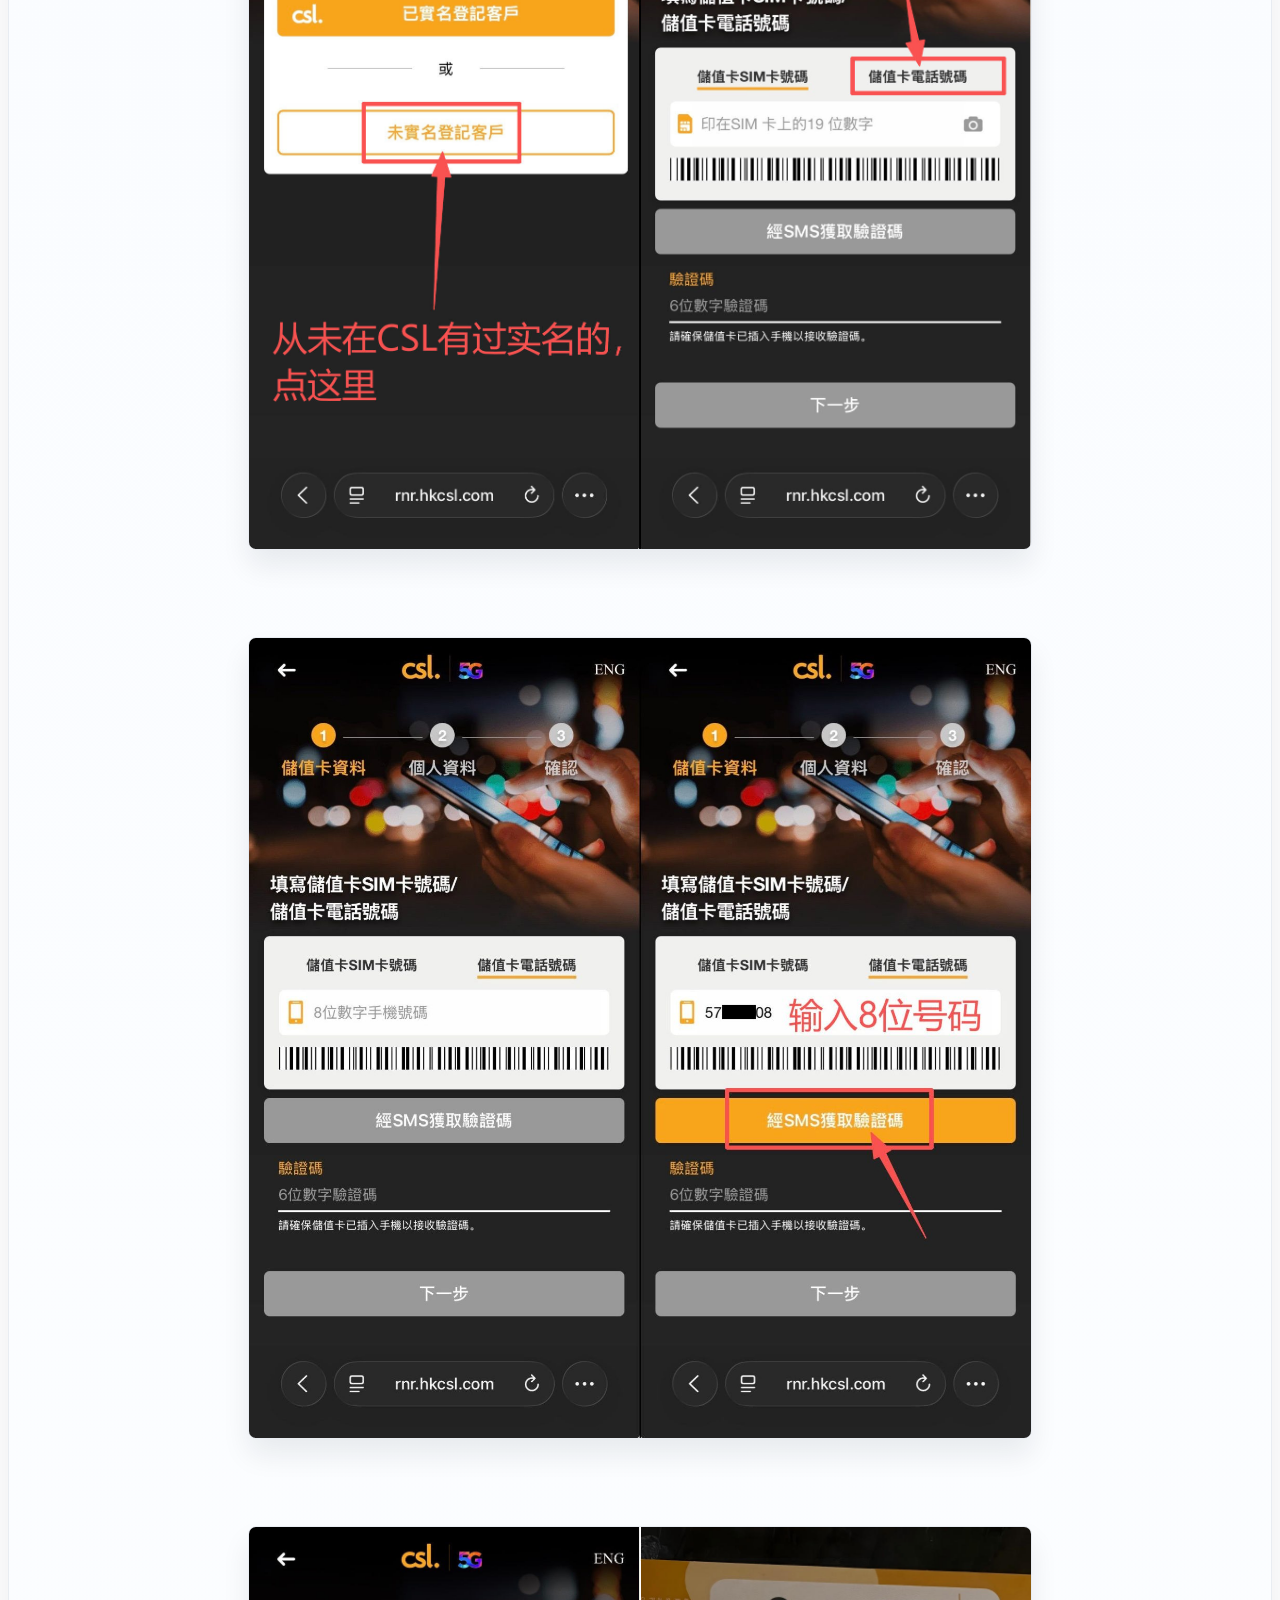
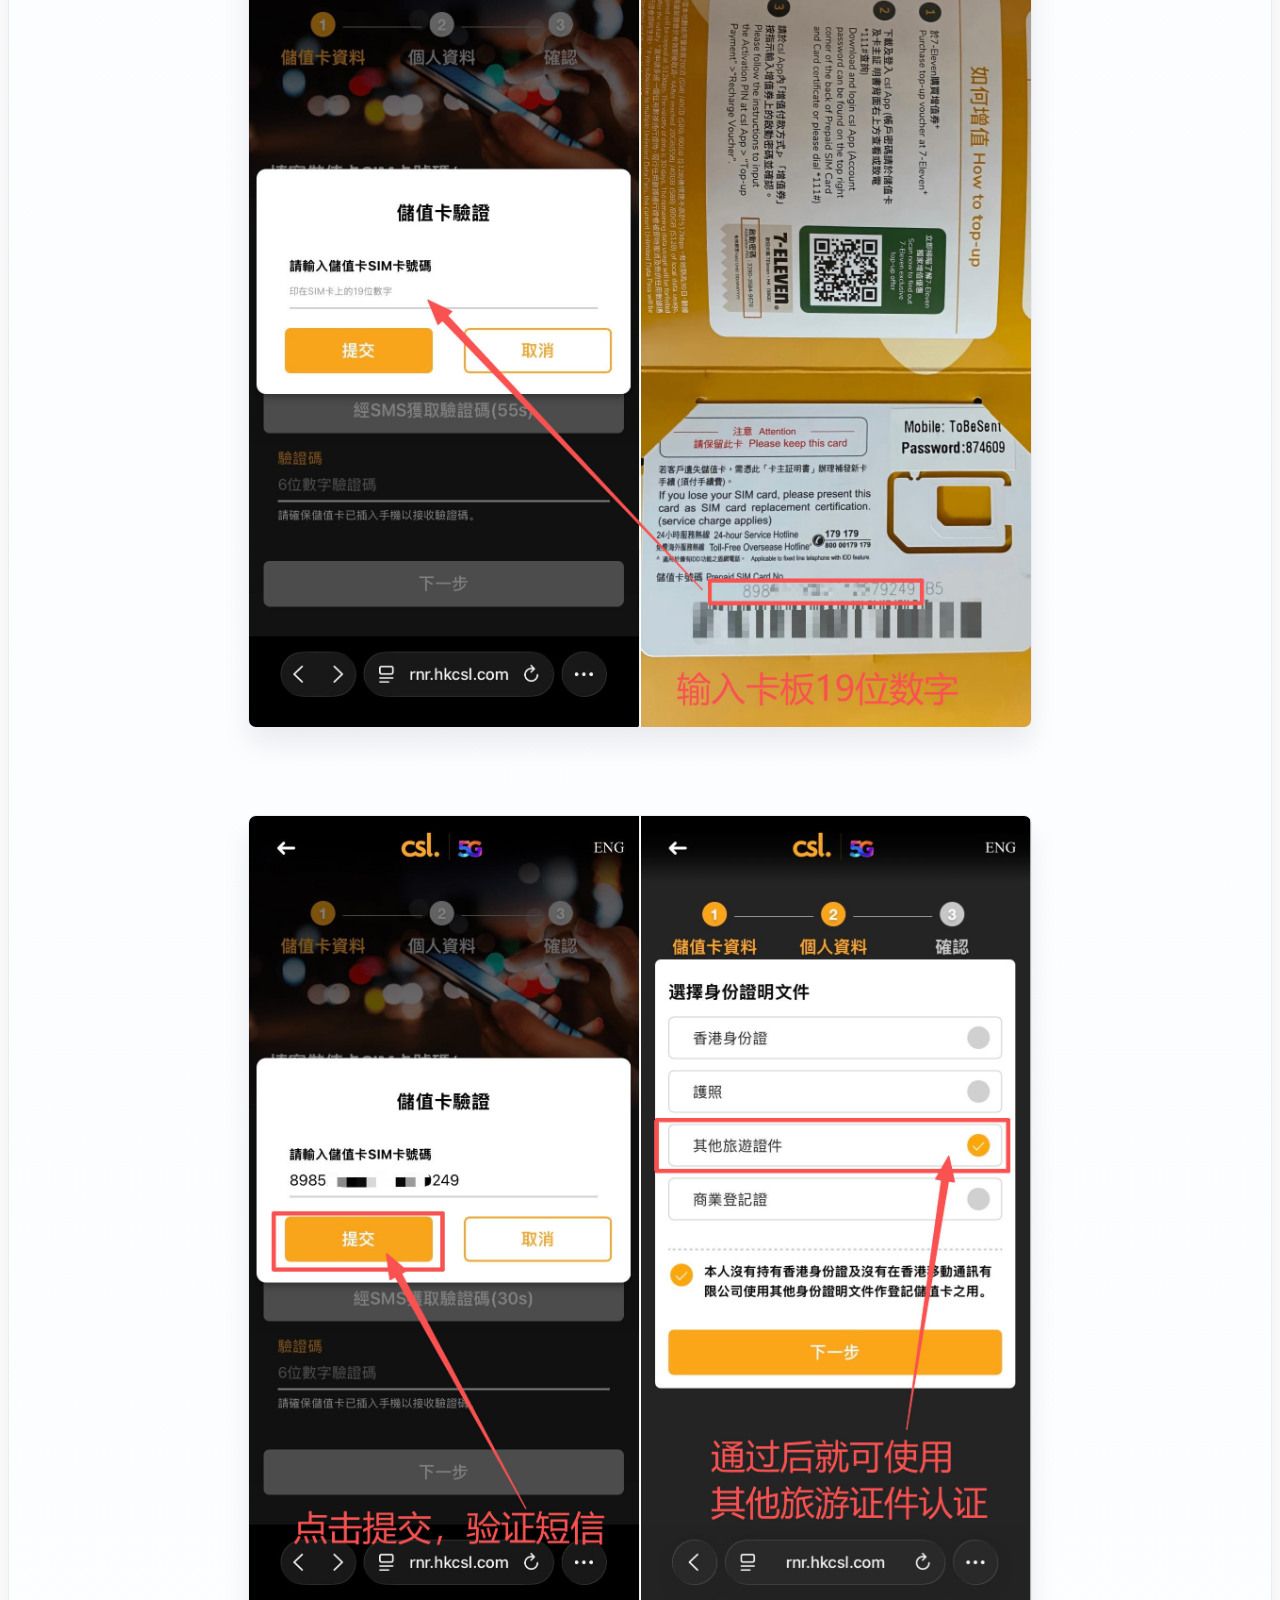
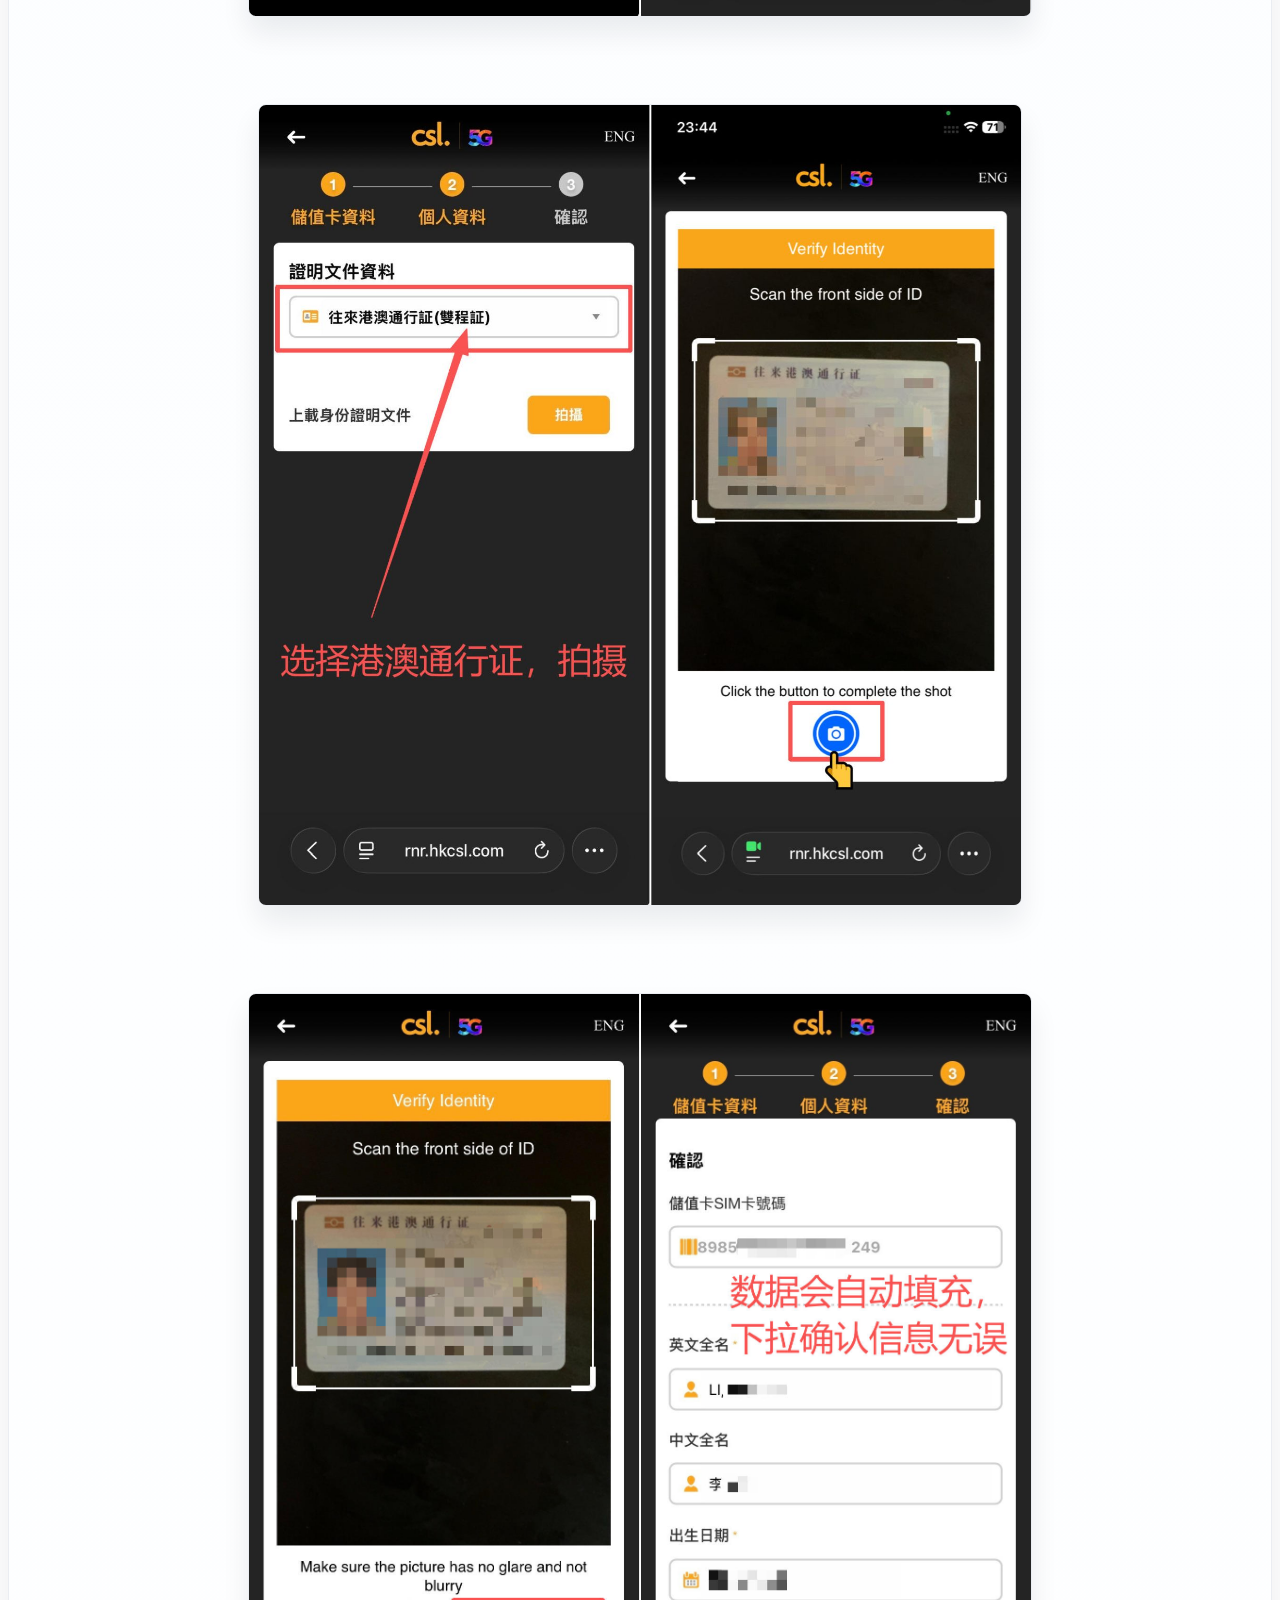
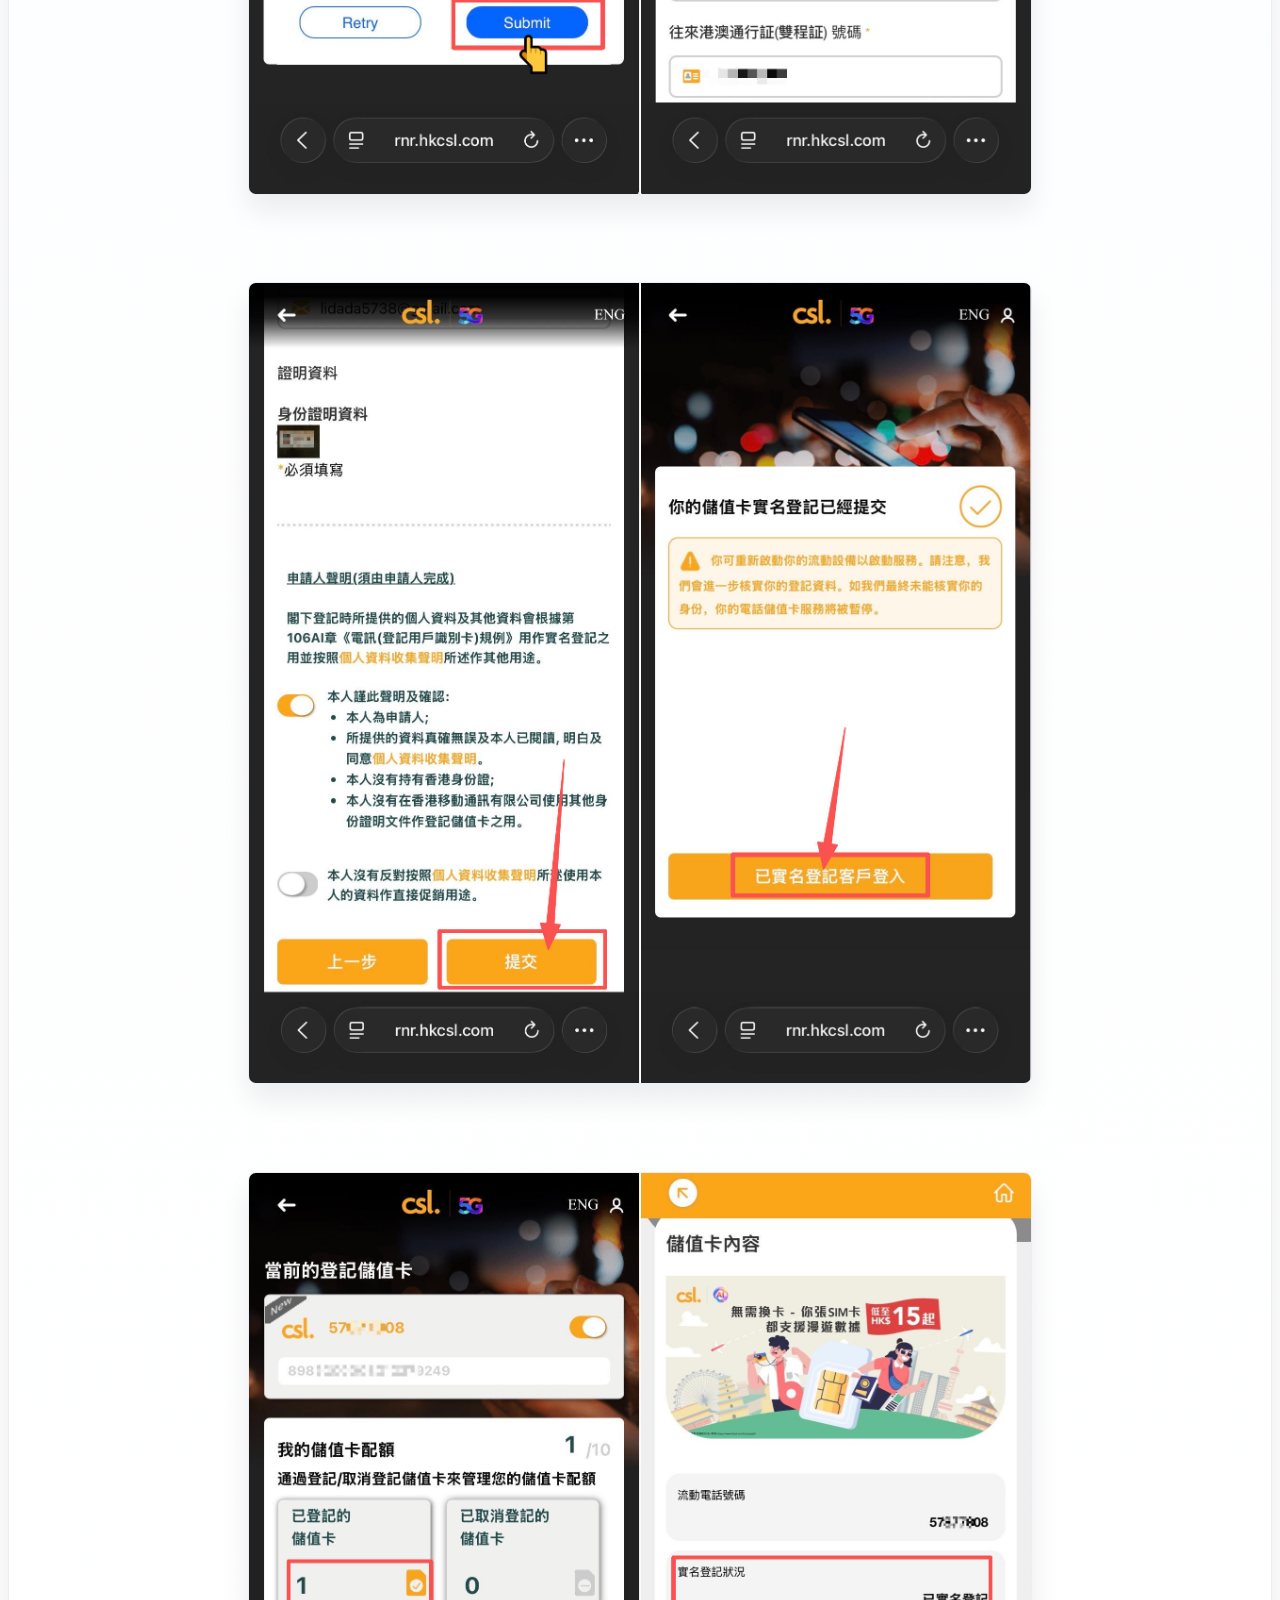
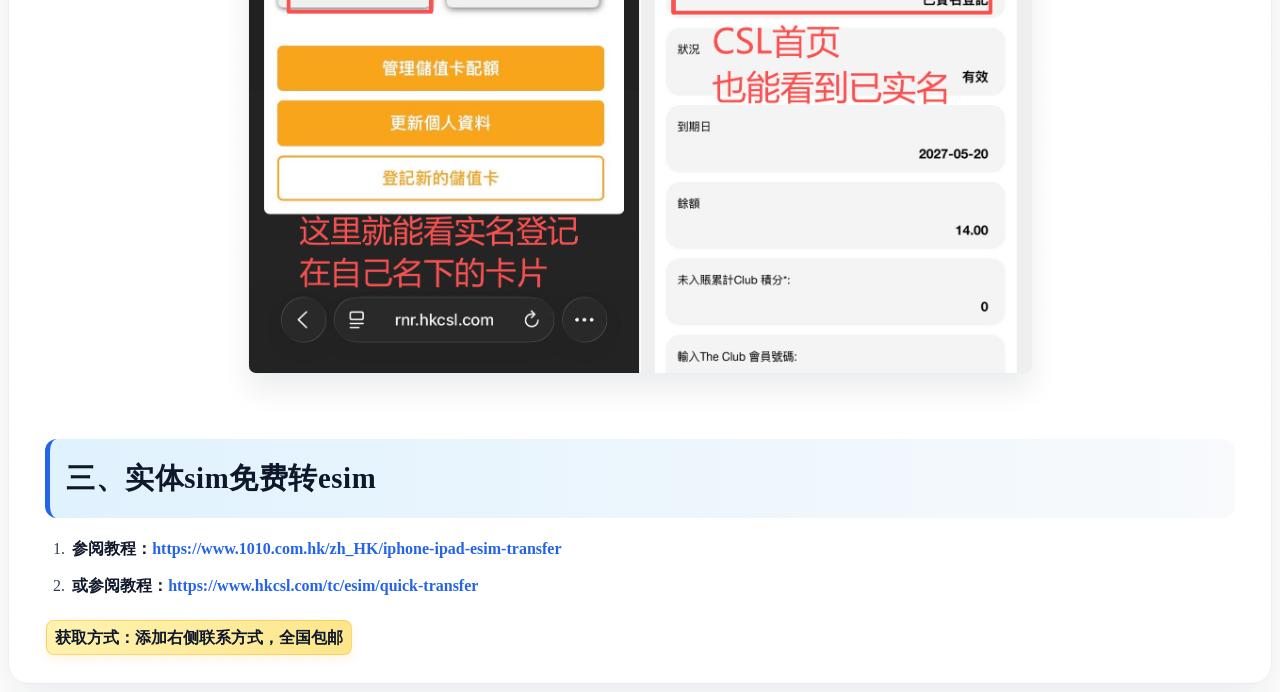
==== commit eca07365: "Replace WeChat contact with QQ; update styles Update contact method and float button styling across " ====
--- a/cslsim.html
+++ b/cslsim.html
@@ -135,10 +135,12 @@
 			<div class="adt">By
 				<span class="vcard author">
 					<span class="fn">
-						<a href="#" title="由Kirin发布" rel="author">Kirin</a></span>
+						<a href="#" title="由Kirin发布" rel="author">Kirin </a></span>
 				</span>
 				<span class="meta-sep">|</span>
 				<span class="date updated">2026-08-17</span>
+				<span class="meta-sep">|</span>
+				<span class="contact-info">联系方式qq 3543461726</span>
 			</div>
 
 		</div>
@@ -159,9 +161,9 @@
 			</div>
 			<div class="feature-pills">
 				<span>保号低成本</span>
-			
+				<span>需要实名</span>
 				<span>全球收短信</span>
-				<span>支持携号转网</span>
+				<span>免费转esim</span>
 			</div>
 			<p><strong>🇭🇰 香港区：</strong> +852 新款电话卡（黄色 csl × 711 $58 款保号卡）</p>
 			<div class="info-grid">
@@ -171,8 +173,7 @@
 						<li>卡默认余额有20港币，首30日流量，通话时长等，只可在香港本地使用；大陆对于香港来说，是属于境外，流量、通话服务、短信服务等，都需要使用漫游。</li>
 						<li>启用后：180 天有效期</li>
 						<li>新充值 20hkd，可延长 365 天（无需消费）</li>
-						<!-- <li>实体sim卡可免费转移esim</li> -->
-						 <li>支持携号转网</li>
+						<li>实体sim卡可免费转移esim</li>
 					</ul>
 				</div>
 				<div class="info-card">
@@ -195,7 +196,7 @@
 		<h3><strong>二、激活教程</strong></h3>
 		<ol>
 			<li>
-				<p><strong>CSL是香港第一大通信公司，产品信号较好。支持携号转网</strong></p>
+				<p><strong>CSL是香港第一大通信公司，产品信号较好。支持实体sim免费转移到esim</strong></p>
 			</li>
 			<li>
 				<p><strong>CSL储值卡，有对应的APP，就叫CSL；可以在App充值或购买套餐，苹果用户可以在非大陆区的Appstore下载，安卓手机需到Googleplay下载。</strong></p>
@@ -243,22 +244,22 @@
 			<span class="icon">✈️</span>
 			<span>Telegram</span>
 		</a>
-		<a class="float-btn wechat" href="javascript:void(0)" aria-label="复制微信号" onclick="copyWeChatFloat()">
+		<a class="float-btn wechat" href="javascript:void(0)" aria-label="复制QQ号" onclick="copyWeChatFloat()">
 			<span class="icon">💬</span>
-			<span style="font-size: 0.65rem;">微信KirinZhou711</span>
+			<span style="font-size: 0.65rem;">QQ3543461726</span>
 		</a>
 	</div>
 	<script>
 		function copyWeChatFloat() {
-			const wechatId = 'KirinZhou711';
+			const qqId = '3543461726';
 			if (navigator.clipboard && window.isSecureContext) {
-				navigator.clipboard.writeText(wechatId).then(function () {
-					alert('微信号已复制：' + wechatId);
+				navigator.clipboard.writeText(qqId).then(function () {
+					alert('QQ号已复制：' + qqId);
 				}).catch(function () {
-					fallbackCopyWeChat(wechatId);
+					fallbackCopyWeChat(qqId);
 				});
 			} else {
-				fallbackCopyWeChat(wechatId);
+				fallbackCopyWeChat(qqId);
 			}
 		}
 
@@ -272,9 +273,9 @@
 			textarea.select();
 			try {
 				document.execCommand('copy');
-				alert('微信号已复制：' + text);
+				alert('QQ号已复制：' + text);
 			} catch (err) {
-				alert('复制失败，请手动复制微信号：' + text);
+				alert('复制失败，请手动复制QQ号：' + text);
 			}
 			document.body.removeChild(textarea);
 		}
--- a/common.css
+++ b/common.css
@@ -180,38 +180,6 @@
 	border-radius: .5rem
 }
 
-.entry-content .photo-row {
-	display: flex;
-	gap: 20px;
-	align-items: flex-start;
-	margin: 1.2rem 0;
-}
-
-.entry-content .photo-row__img {
-	flex: 1 1 0;
-	display: block;
-	width: calc(50% - 10px);
-	height: auto;
-	max-width: 100%;
-	max-height: 70vh;
-	object-fit: contain;
-	margin: 0;
-	border-radius: 16px;
-	box-shadow: 0 16px 28px rgba(15, 23, 42, 0.08);
-	border: 1px solid rgba(148, 163, 184, 0.18);
-}
-
-@media (max-width: 600px) {
-	.entry-content .photo-row {
-		gap: 10px;
-	}
-
-	.entry-content .photo-row__img {
-		width: calc(50% - 5px);
-		max-height: 38vh;
-	}
-}
-
 /* ---------- 悬浮操作栏（floating-bar） ---------- */
 .floating-bar {
 	position: fixed;
@@ -262,7 +230,12 @@
 }
 
 .float-btn.wechat {
-	background: linear-gradient(135deg, #17bf63 0%, #0ea95c 100%);
+	background: linear-gradient(135deg, #ff5b67 0%, #d7242f 100%);
+	box-shadow: 0 14px 30px rgba(215, 36, 47, 0.32);
+}
+
+.float-btn.wechat .icon {
+	background: rgba(255, 255, 255, 0.18);
 }
 
 @media (max-width: 600px) {
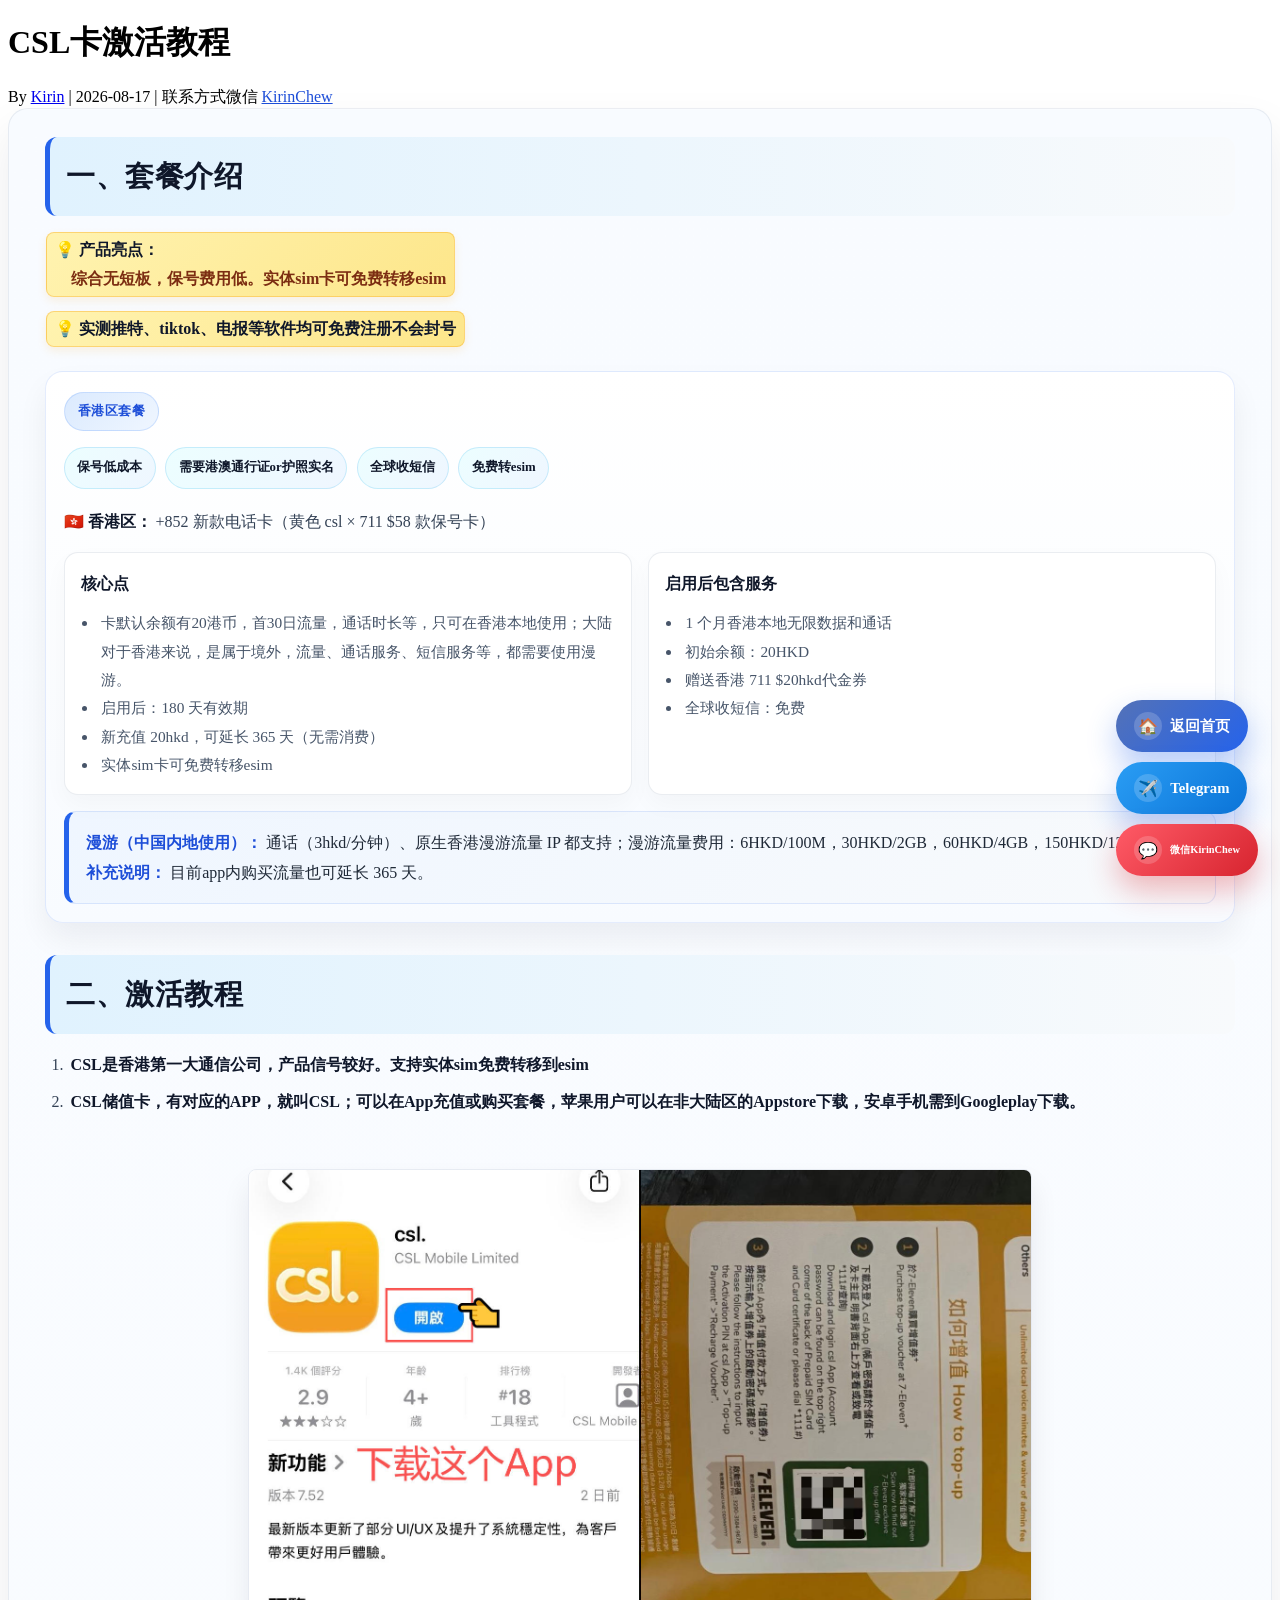
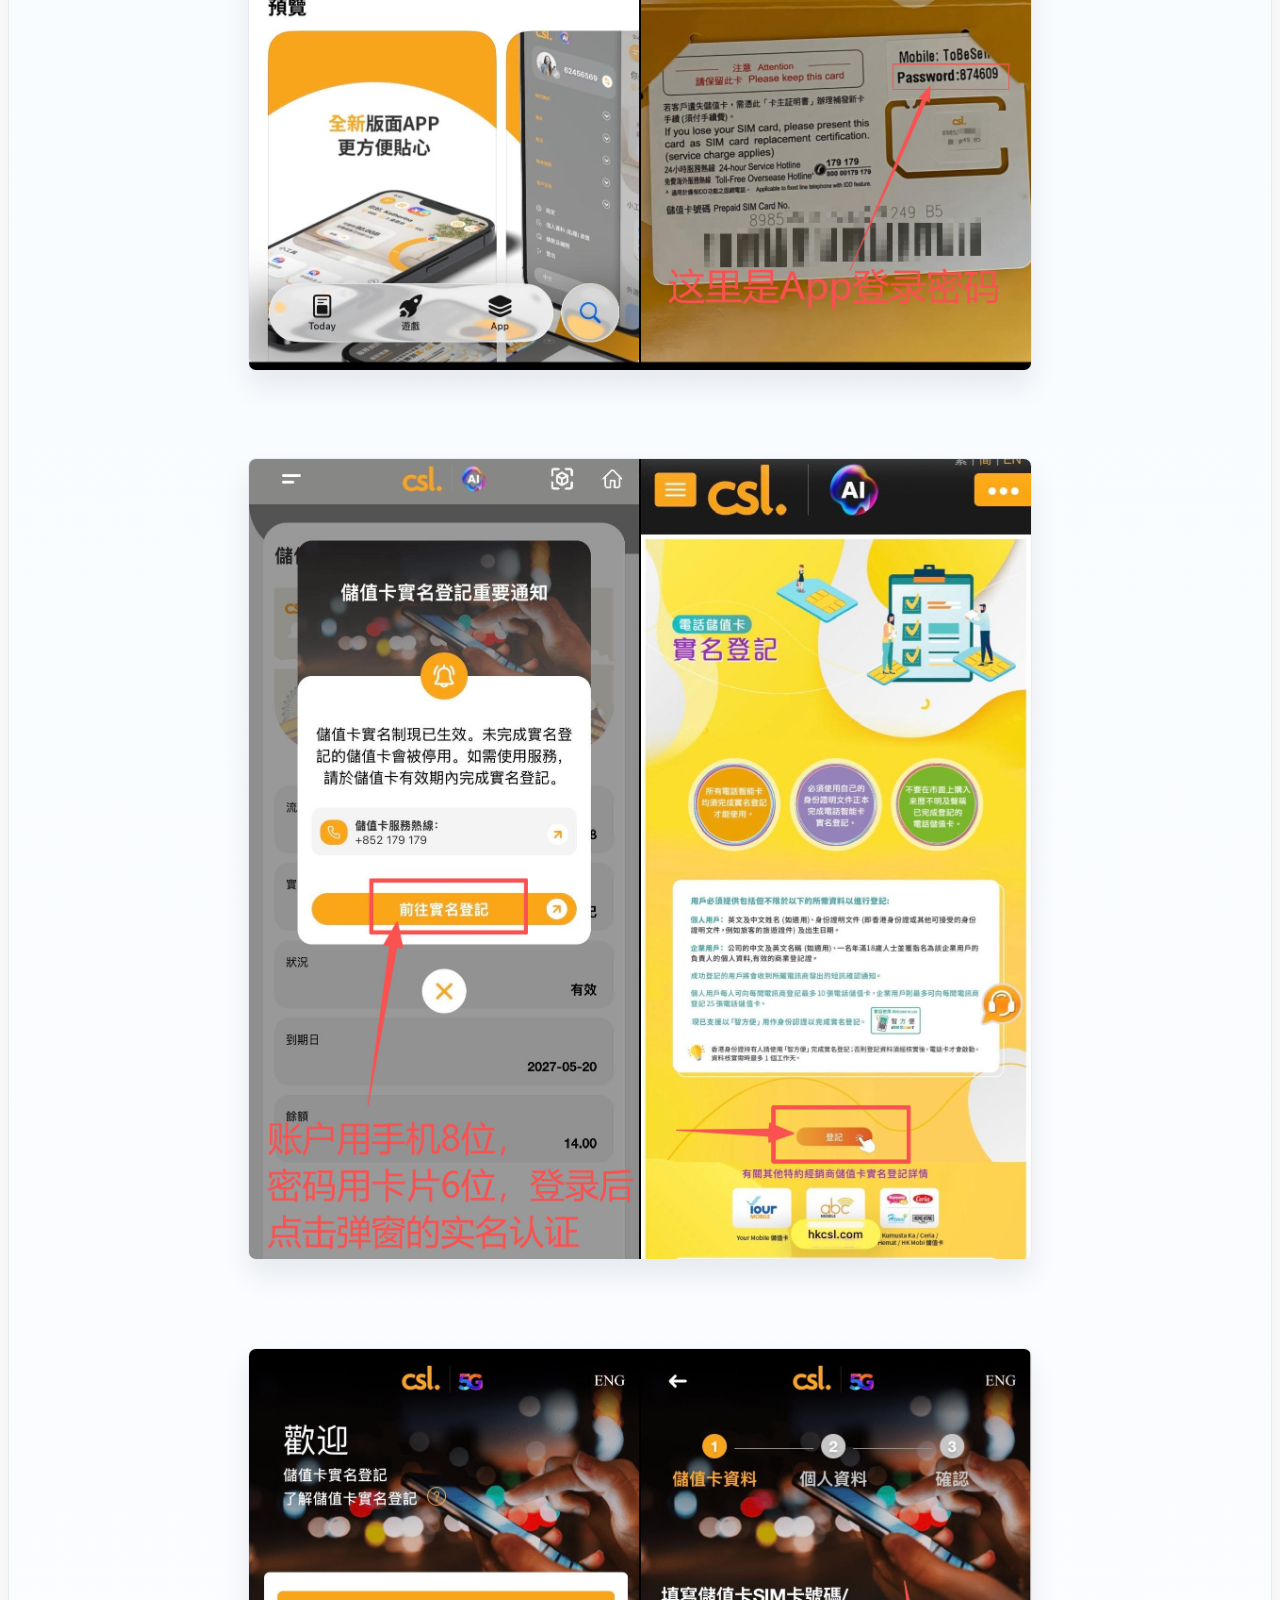
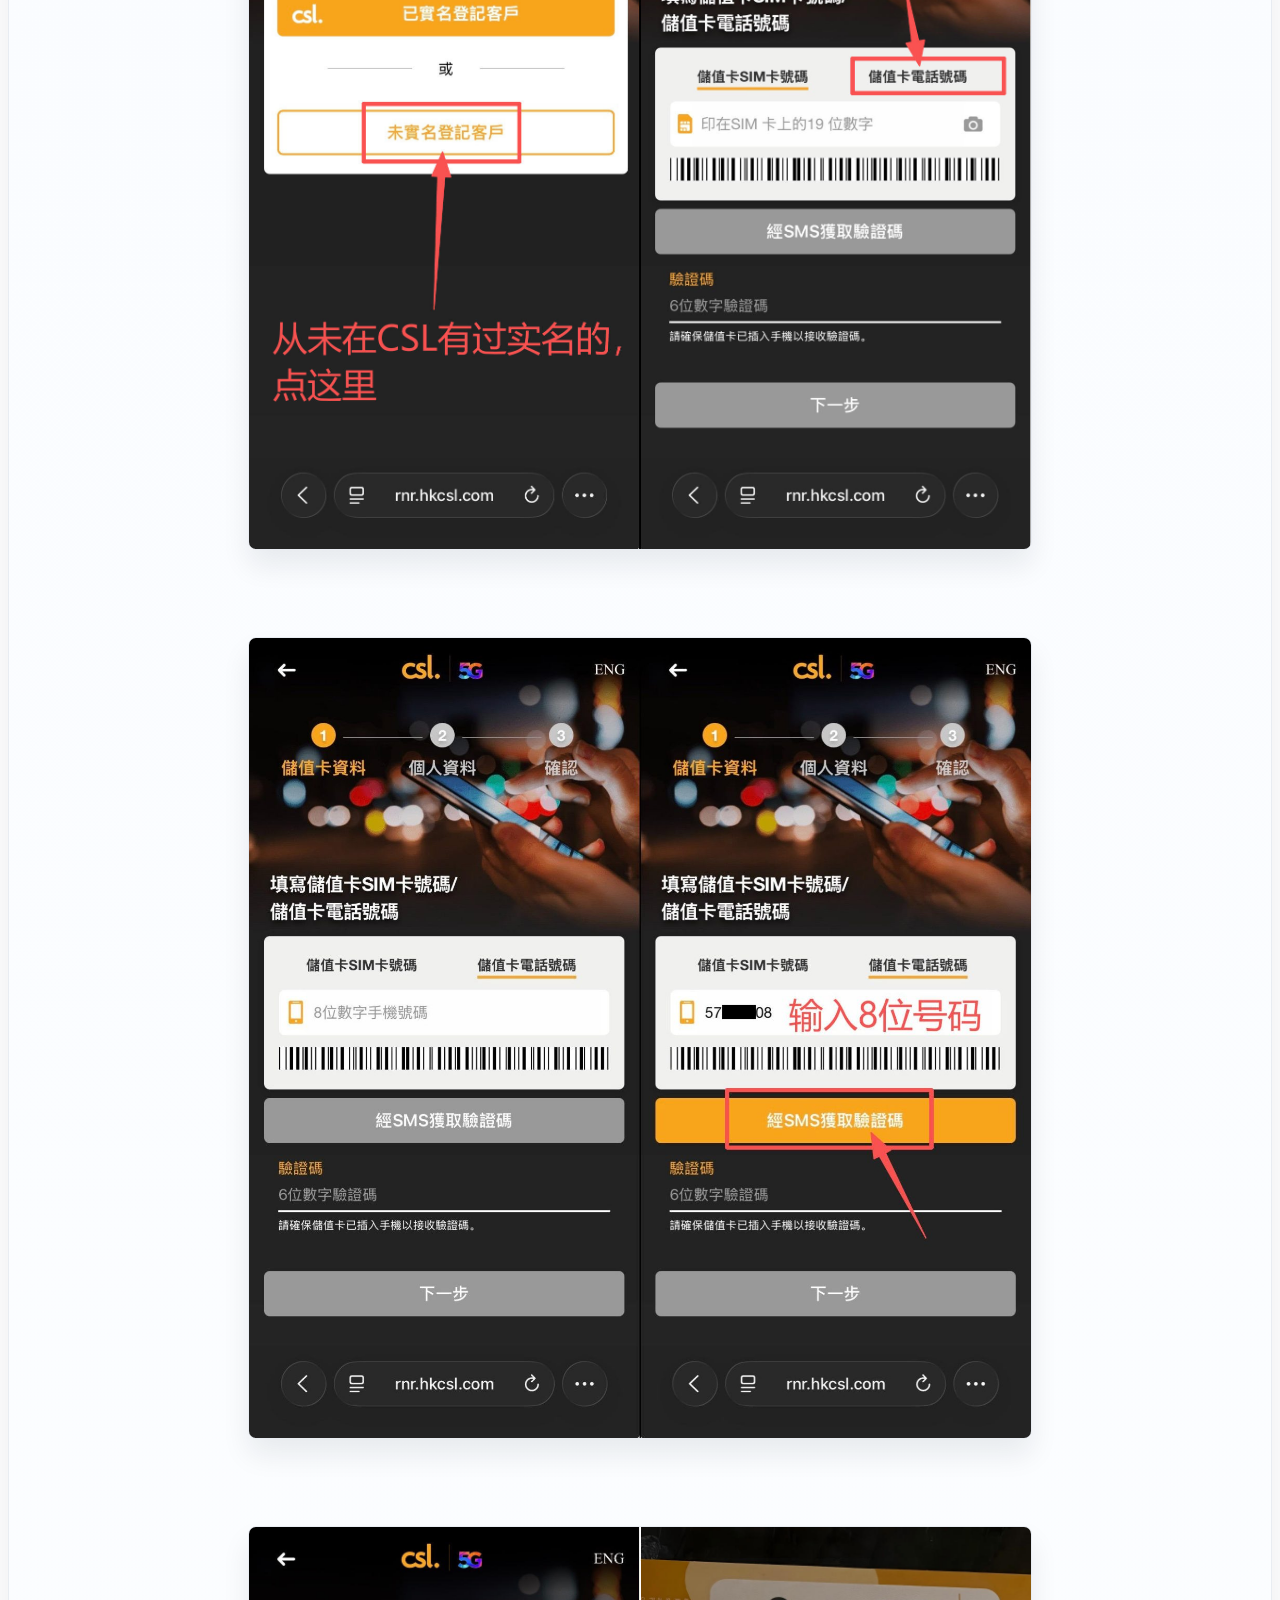
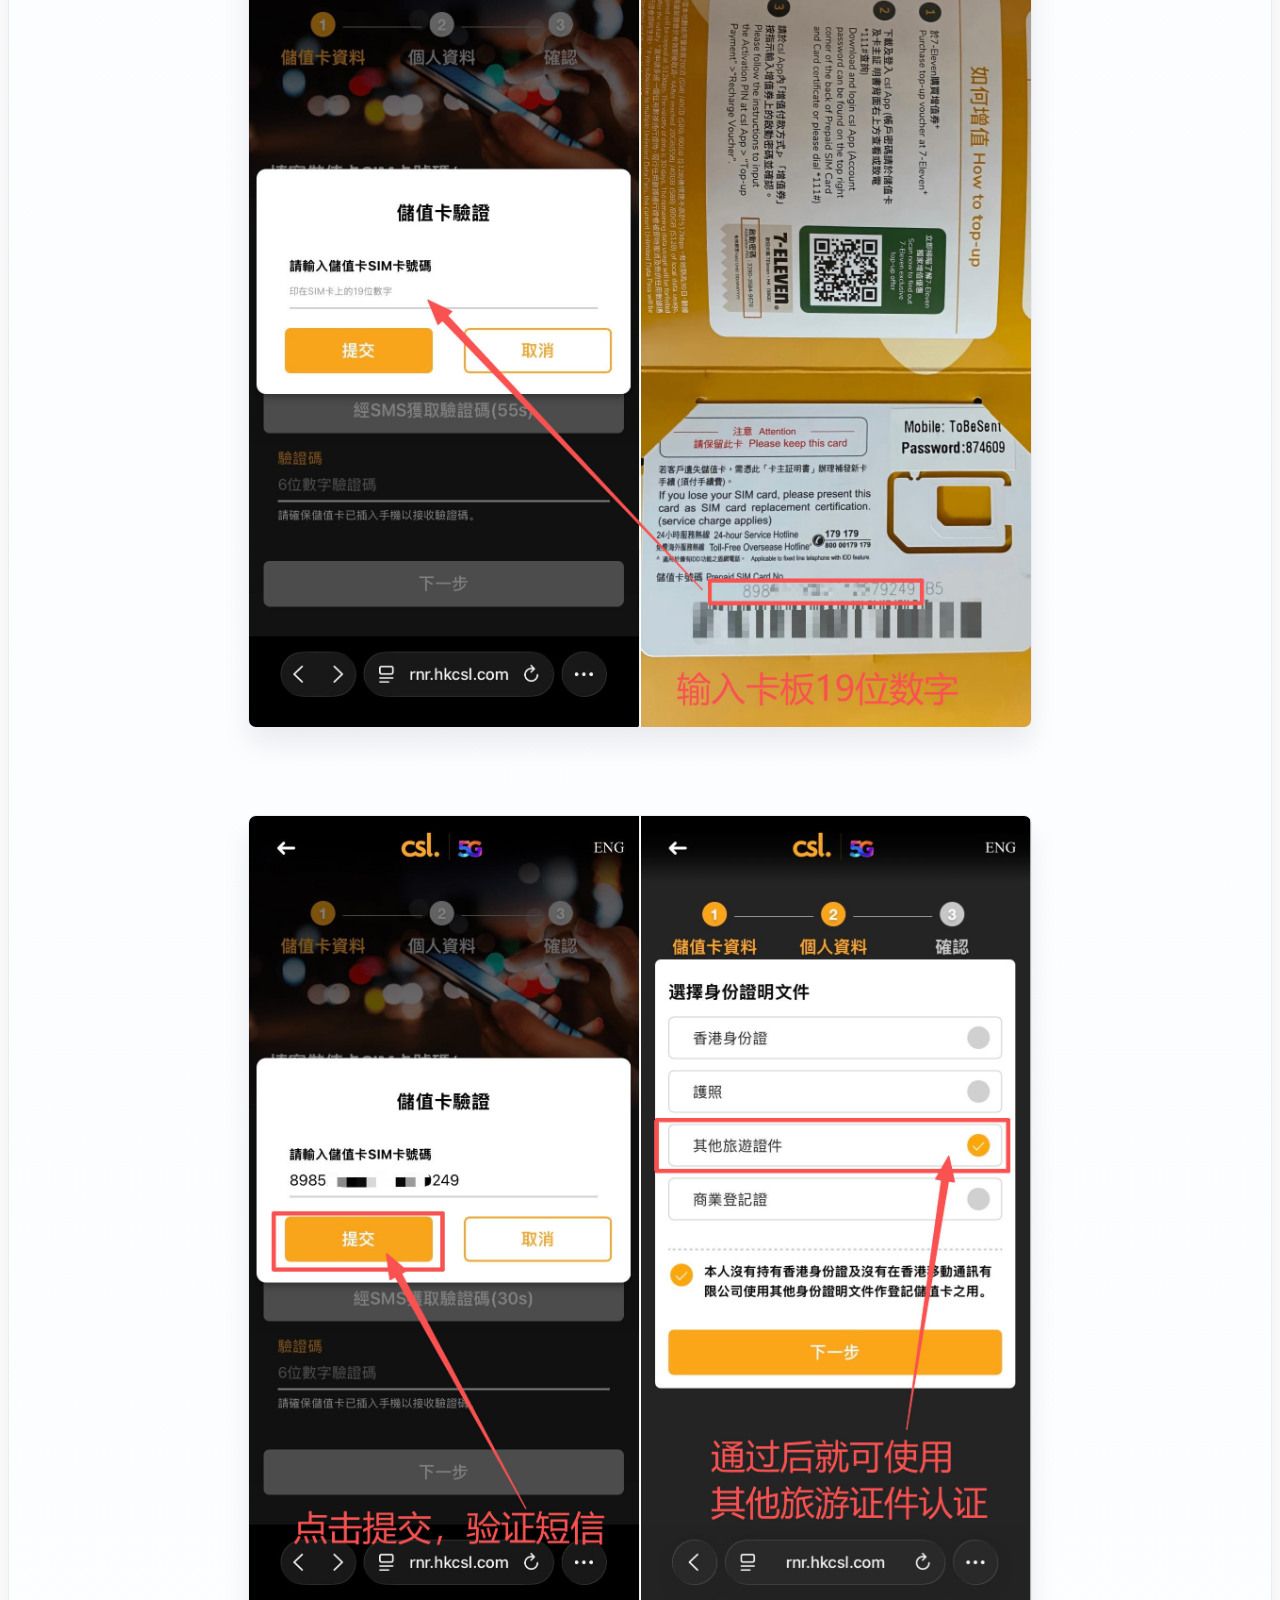
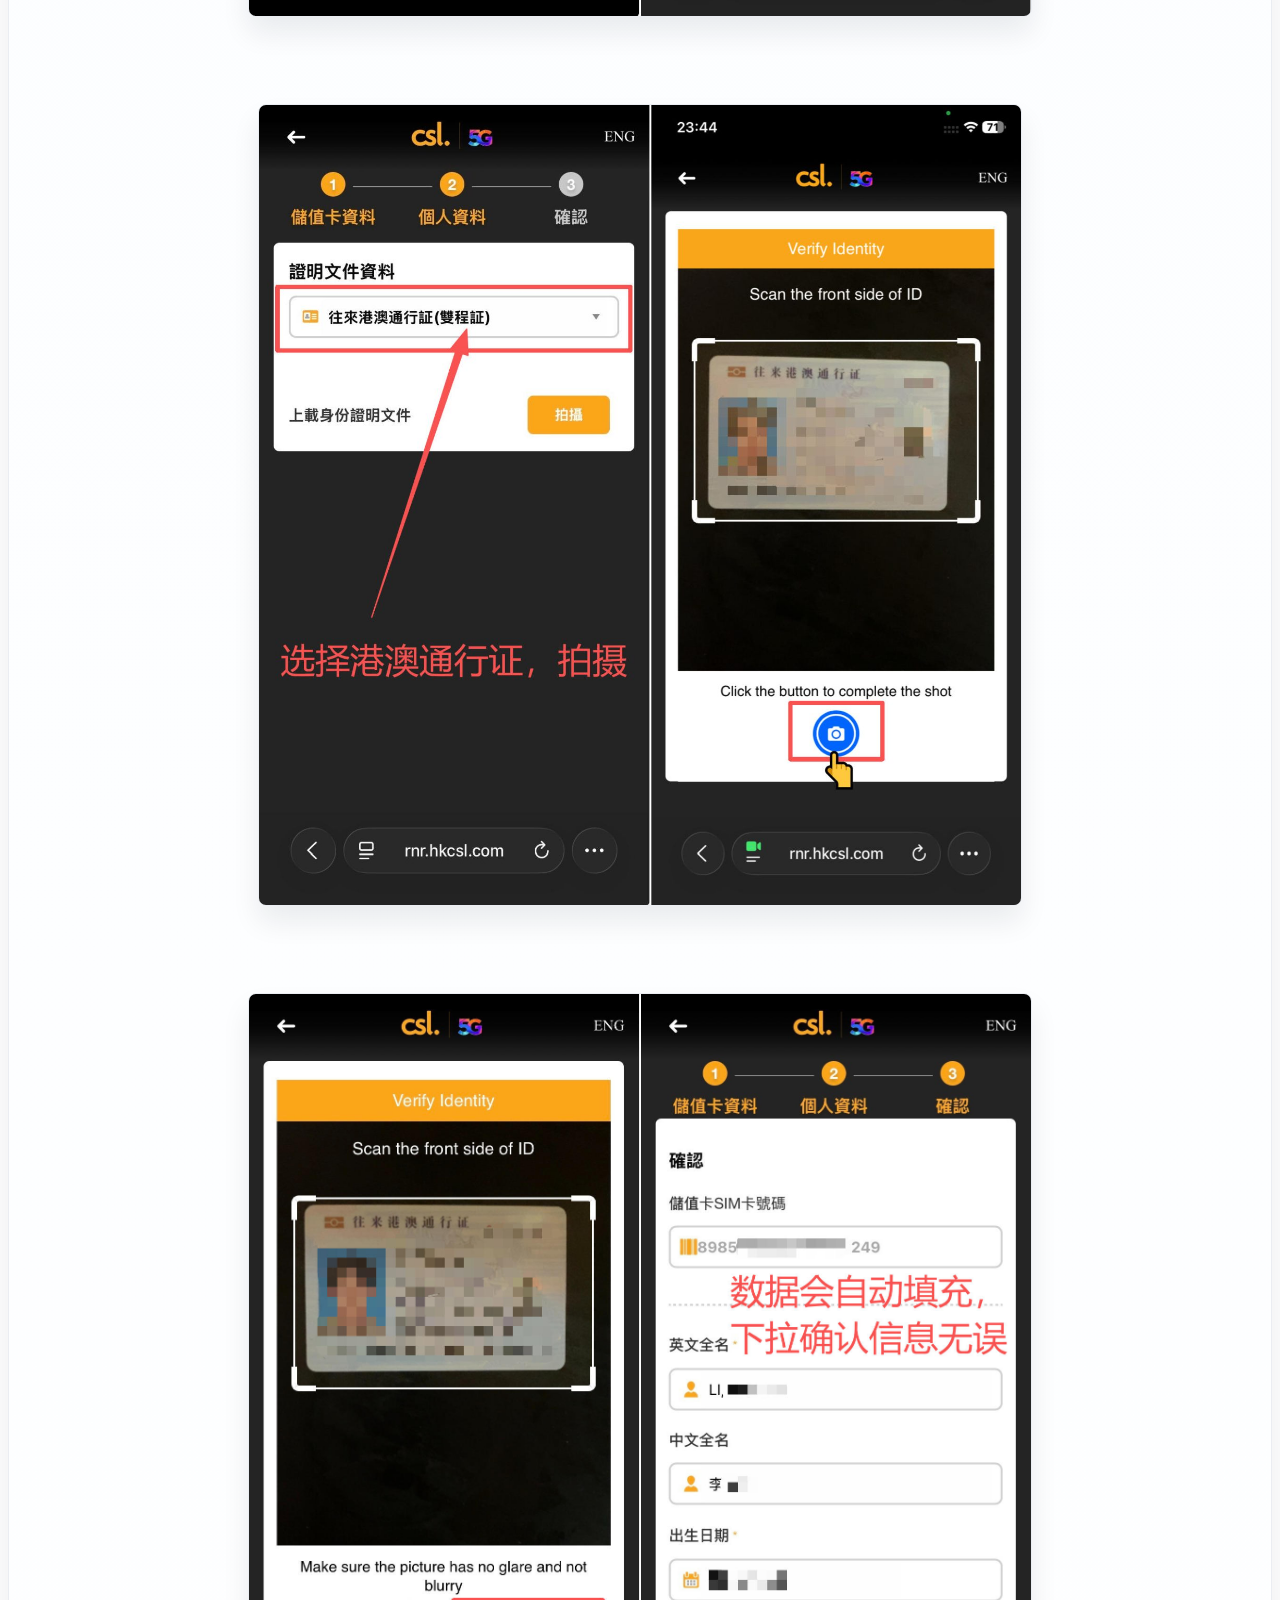
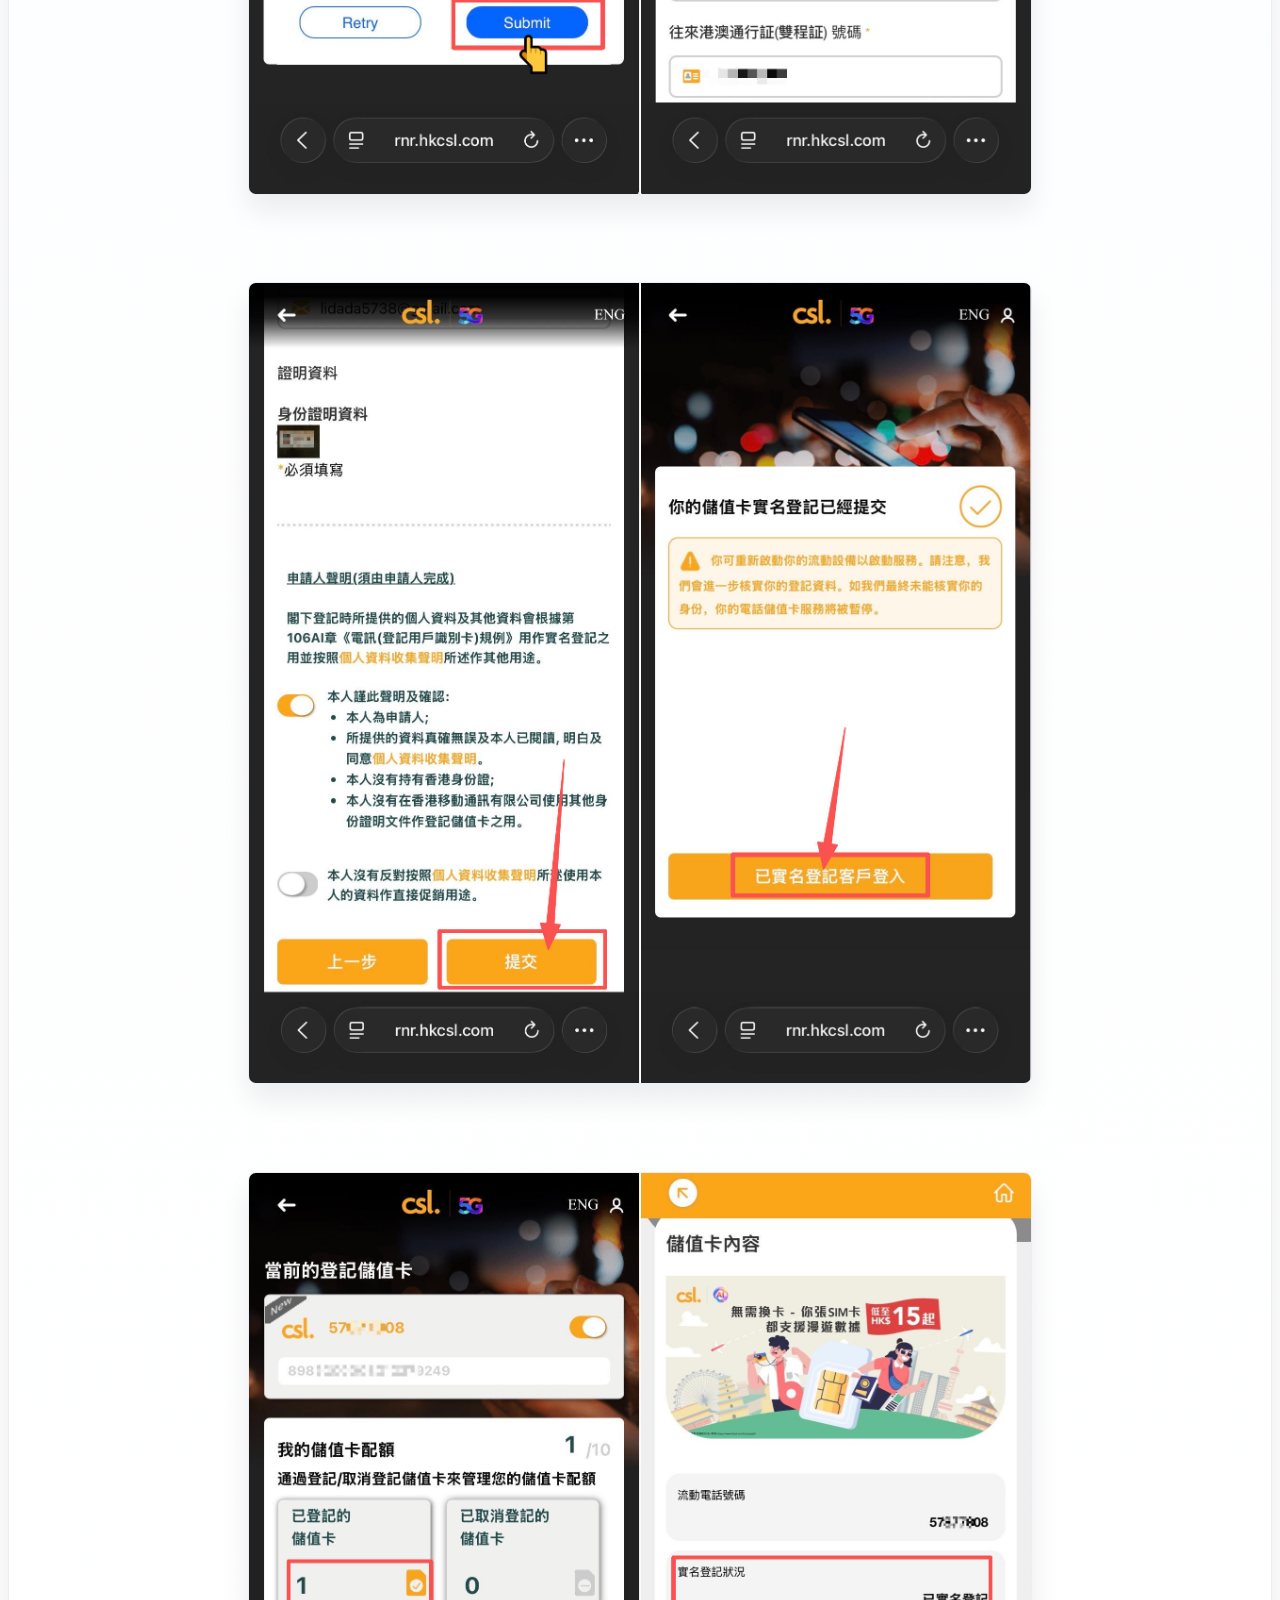
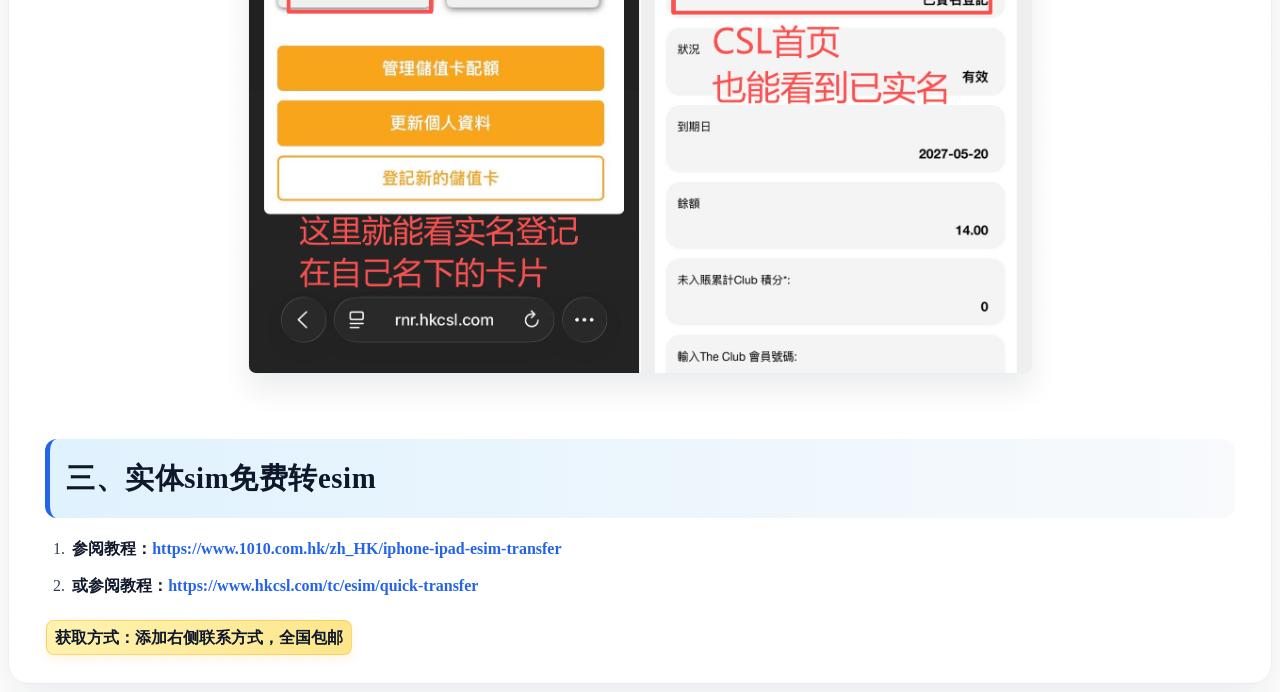
==== commit 1b23a187: "Update WeChat contact to KirinChew Replace WeChat ID 'KirinZhou711' with 'KirinChew' across site fil" ====
--- a/cslsim.html
+++ b/cslsim.html
@@ -135,12 +135,13 @@
 			<div class="adt">By
 				<span class="vcard author">
 					<span class="fn">
-						<a href="#" title="由Kirin发布" rel="author">Kirin </a></span>
+						<a href="#" title="由Kirin发布" rel="author">Kirin</a></span>
 				</span>
 				<span class="meta-sep">|</span>
 				<span class="date updated">2026-08-17</span>
 				<span class="meta-sep">|</span>
-				<span class="contact-info">联系方式qq 3543461726</span>
+				联系方式微信 <a href="javascript:void(0)" aria-label="复制微信号" onclick="copyWeChat()"
+					style="color: #1d4ed8; text-decoration: underline;">KirinChew</a>
 			</div>
 
 		</div>
@@ -161,7 +162,7 @@
 			</div>
 			<div class="feature-pills">
 				<span>保号低成本</span>
-				<span>需要实名</span>
+				<span>需要港澳通行证or护照实名</span>
 				<span>全球收短信</span>
 				<span>免费转esim</span>
 			</div>
@@ -244,22 +245,22 @@
 			<span class="icon">✈️</span>
 			<span>Telegram</span>
 		</a>
-		<a class="float-btn wechat" href="javascript:void(0)" aria-label="复制QQ号" onclick="copyWeChatFloat()">
+		<a class="float-btn wechat" href="javascript:void(0)" aria-label="复制微信号" onclick="copyWeChatFloat()">
 			<span class="icon">💬</span>
-			<span style="font-size: 0.65rem;">QQ3543461726</span>
+			<span style="font-size: 0.65rem;">微信KirinChew</span>
 		</a>
 	</div>
 	<script>
 		function copyWeChatFloat() {
-			const qqId = '3543461726';
+			const wechatId = 'KirinChew';
 			if (navigator.clipboard && window.isSecureContext) {
-				navigator.clipboard.writeText(qqId).then(function () {
-					alert('QQ号已复制：' + qqId);
+				navigator.clipboard.writeText(wechatId).then(function () {
+					alert('微信号已复制：' + wechatId);
 				}).catch(function () {
-					fallbackCopyWeChat(qqId);
+					fallbackCopyWeChat(wechatId);
 				});
 			} else {
-				fallbackCopyWeChat(qqId);
+				fallbackCopyWeChat(wechatId);
 			}
 		}
 
@@ -273,9 +274,9 @@
 			textarea.select();
 			try {
 				document.execCommand('copy');
-				alert('QQ号已复制：' + text);
+				alert('微信号已复制：' + text);
 			} catch (err) {
-				alert('复制失败，请手动复制QQ号：' + text);
+				alert('复制失败，请手动复制微信号：' + text);
 			}
 			document.body.removeChild(textarea);
 		}
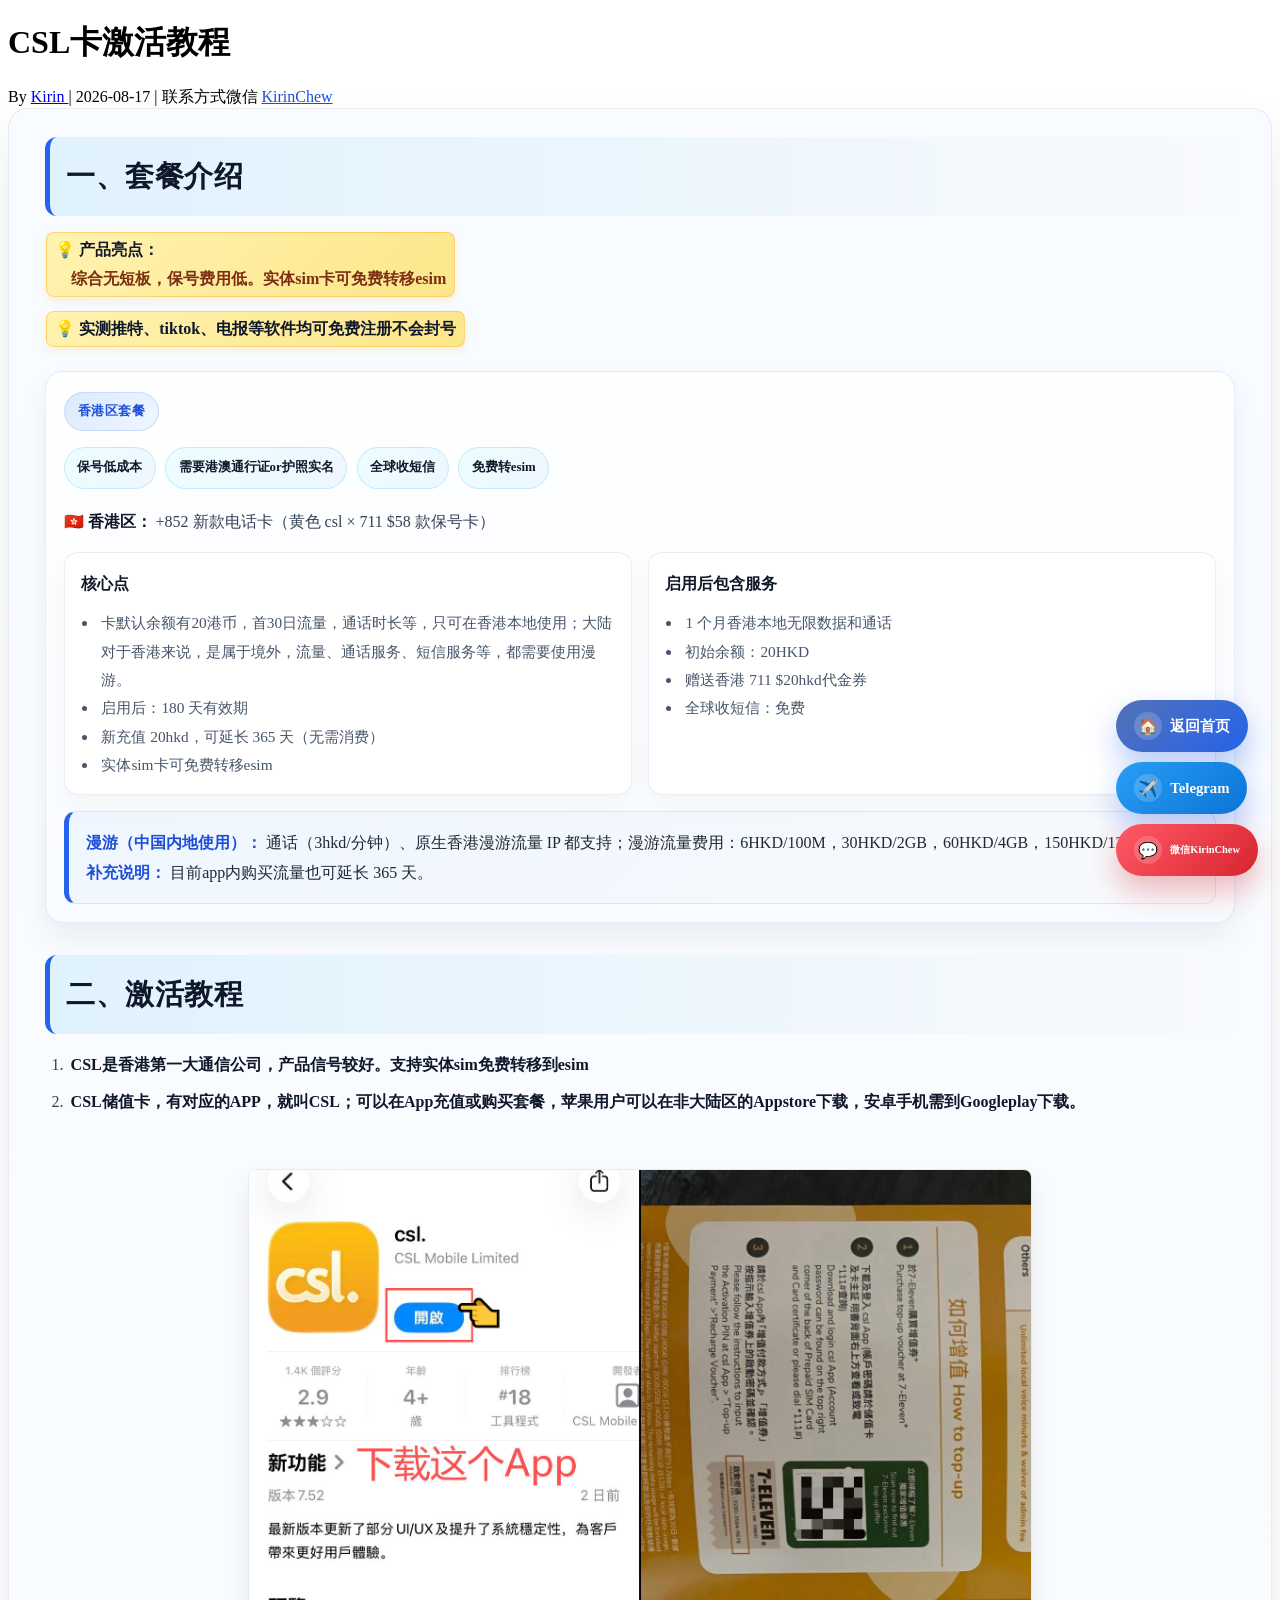
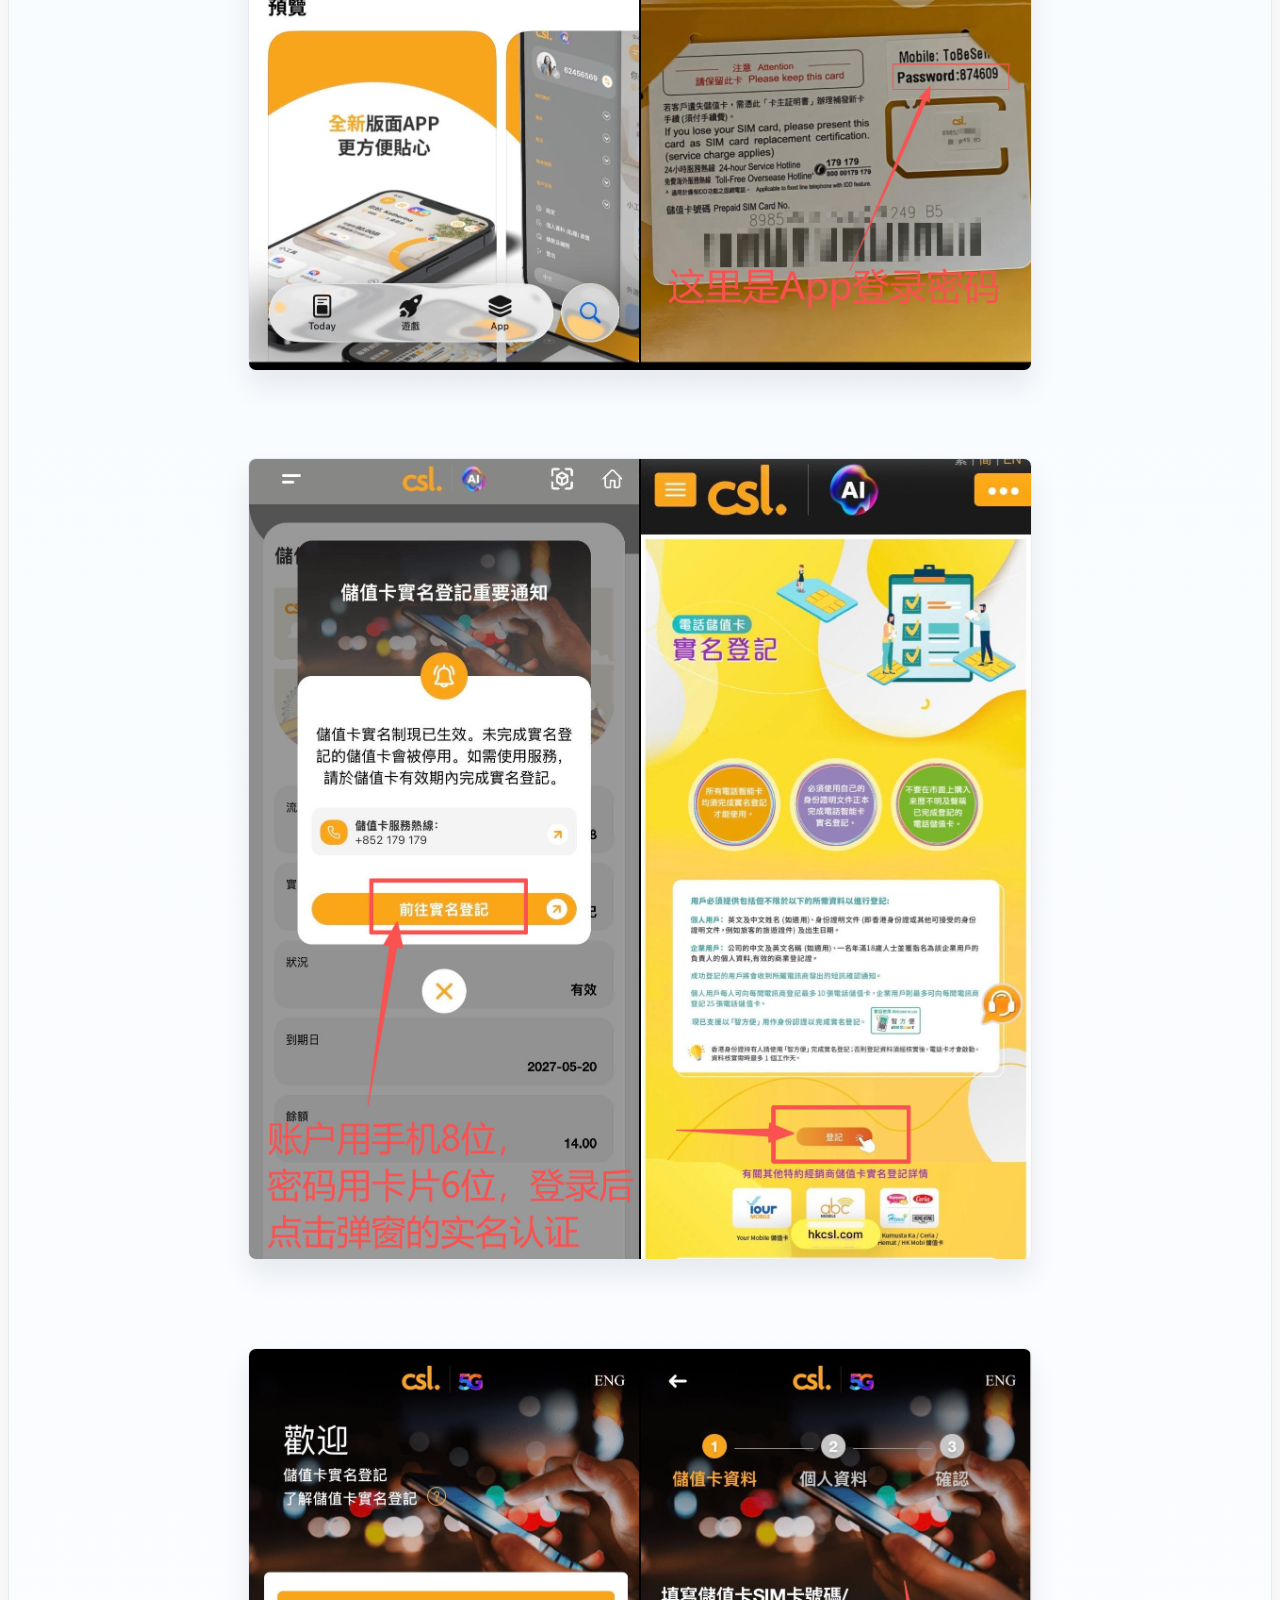
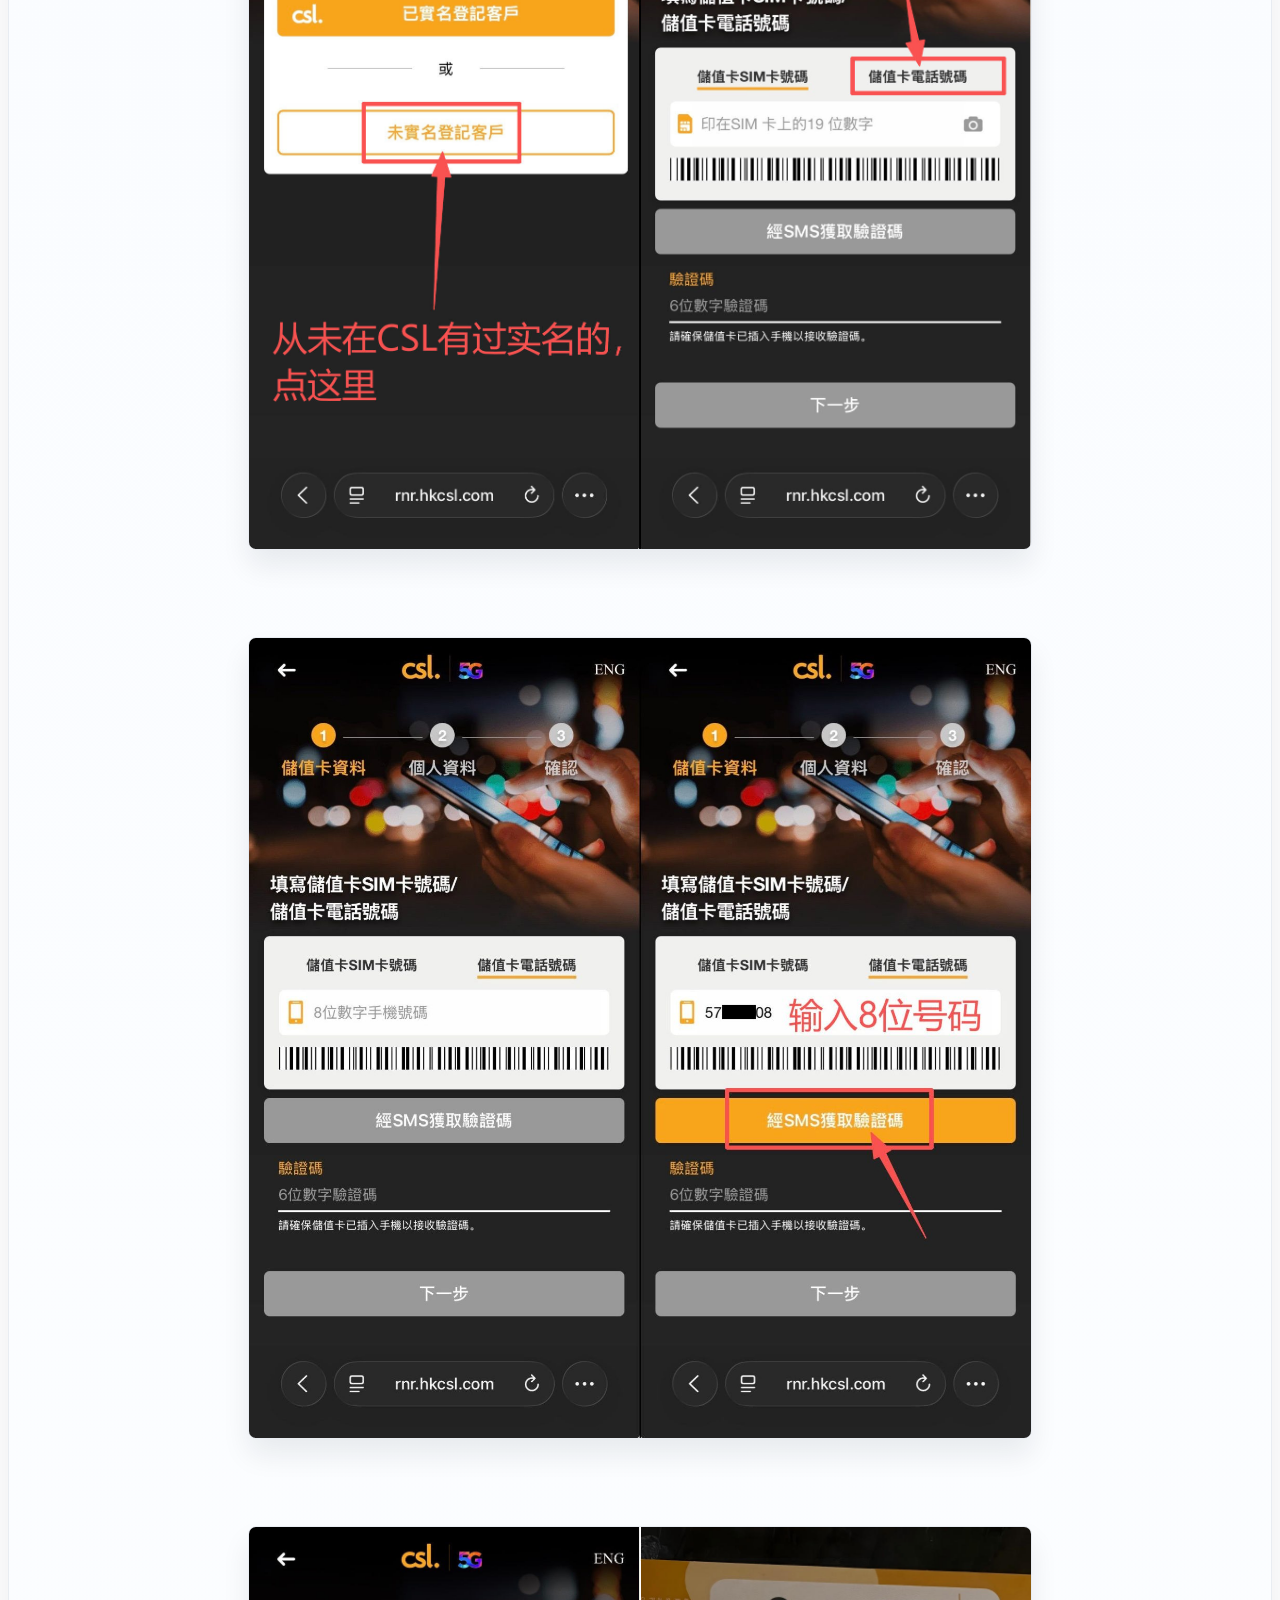
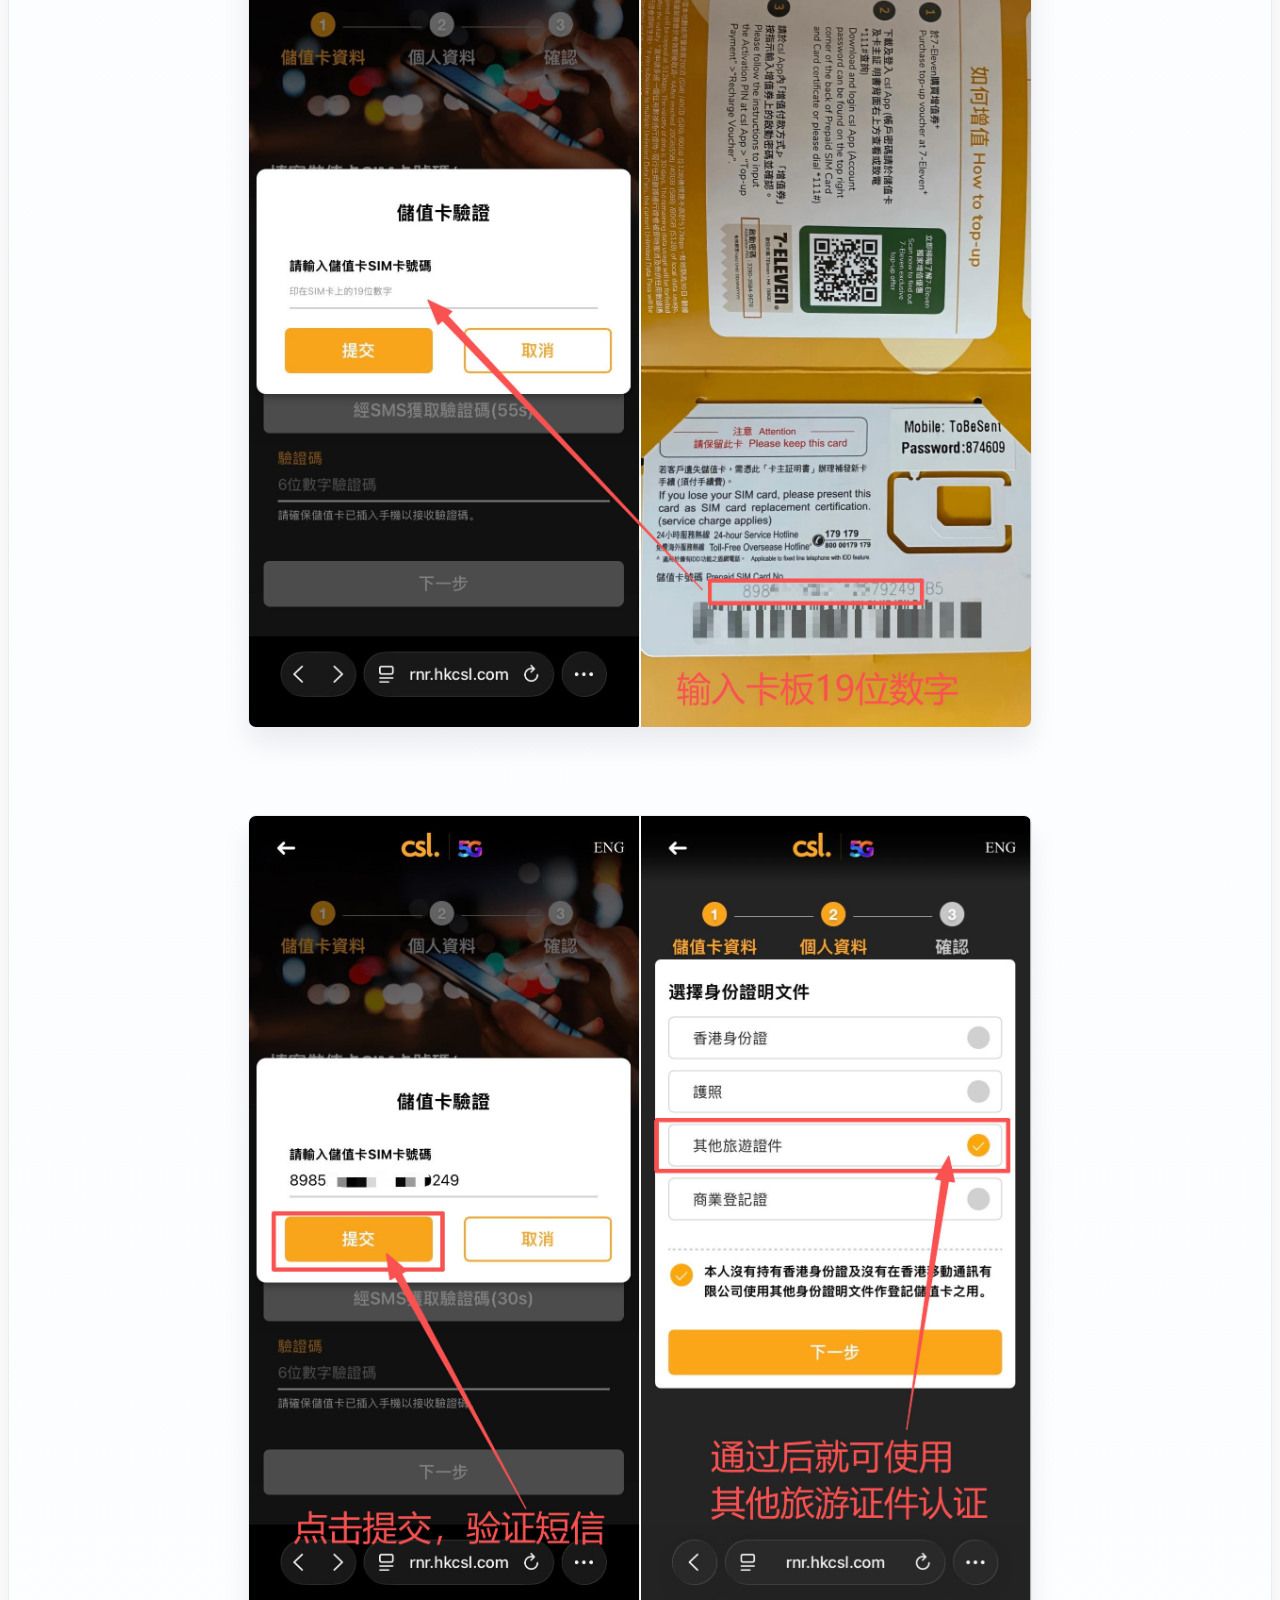
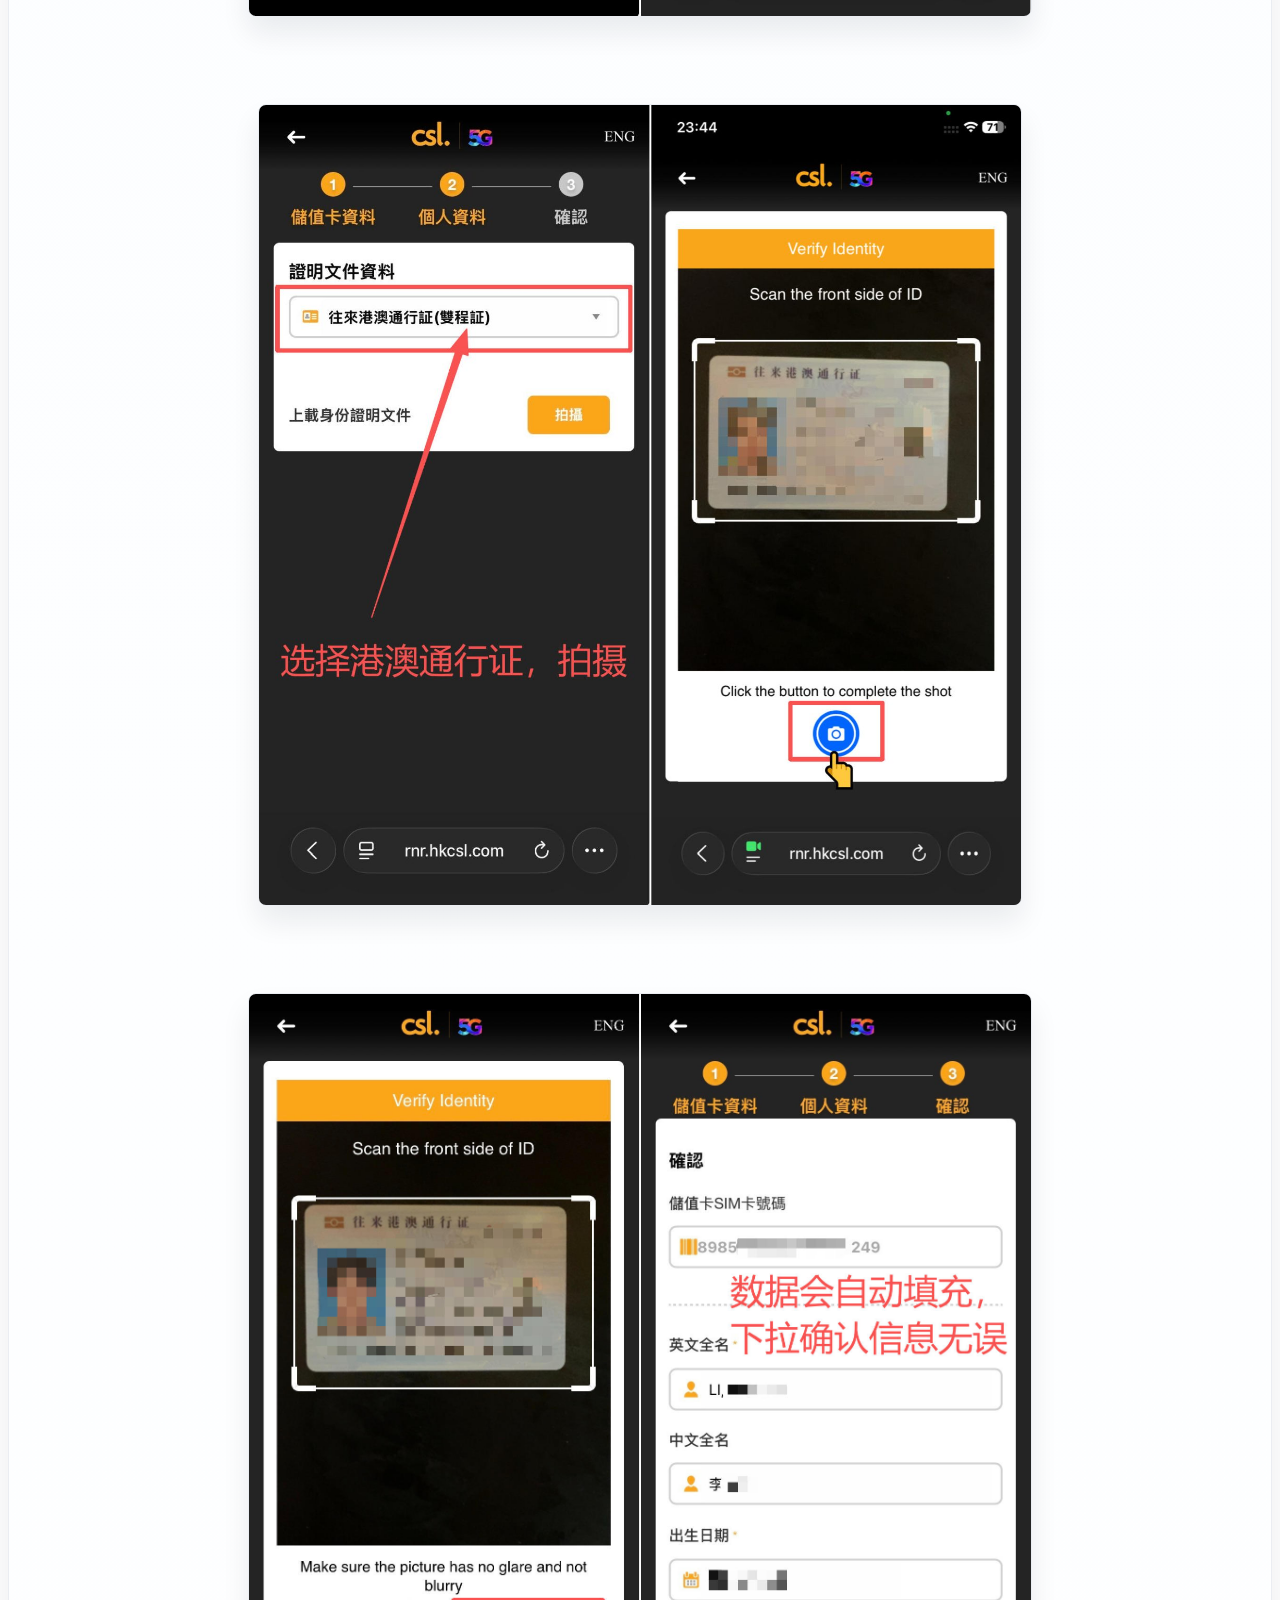
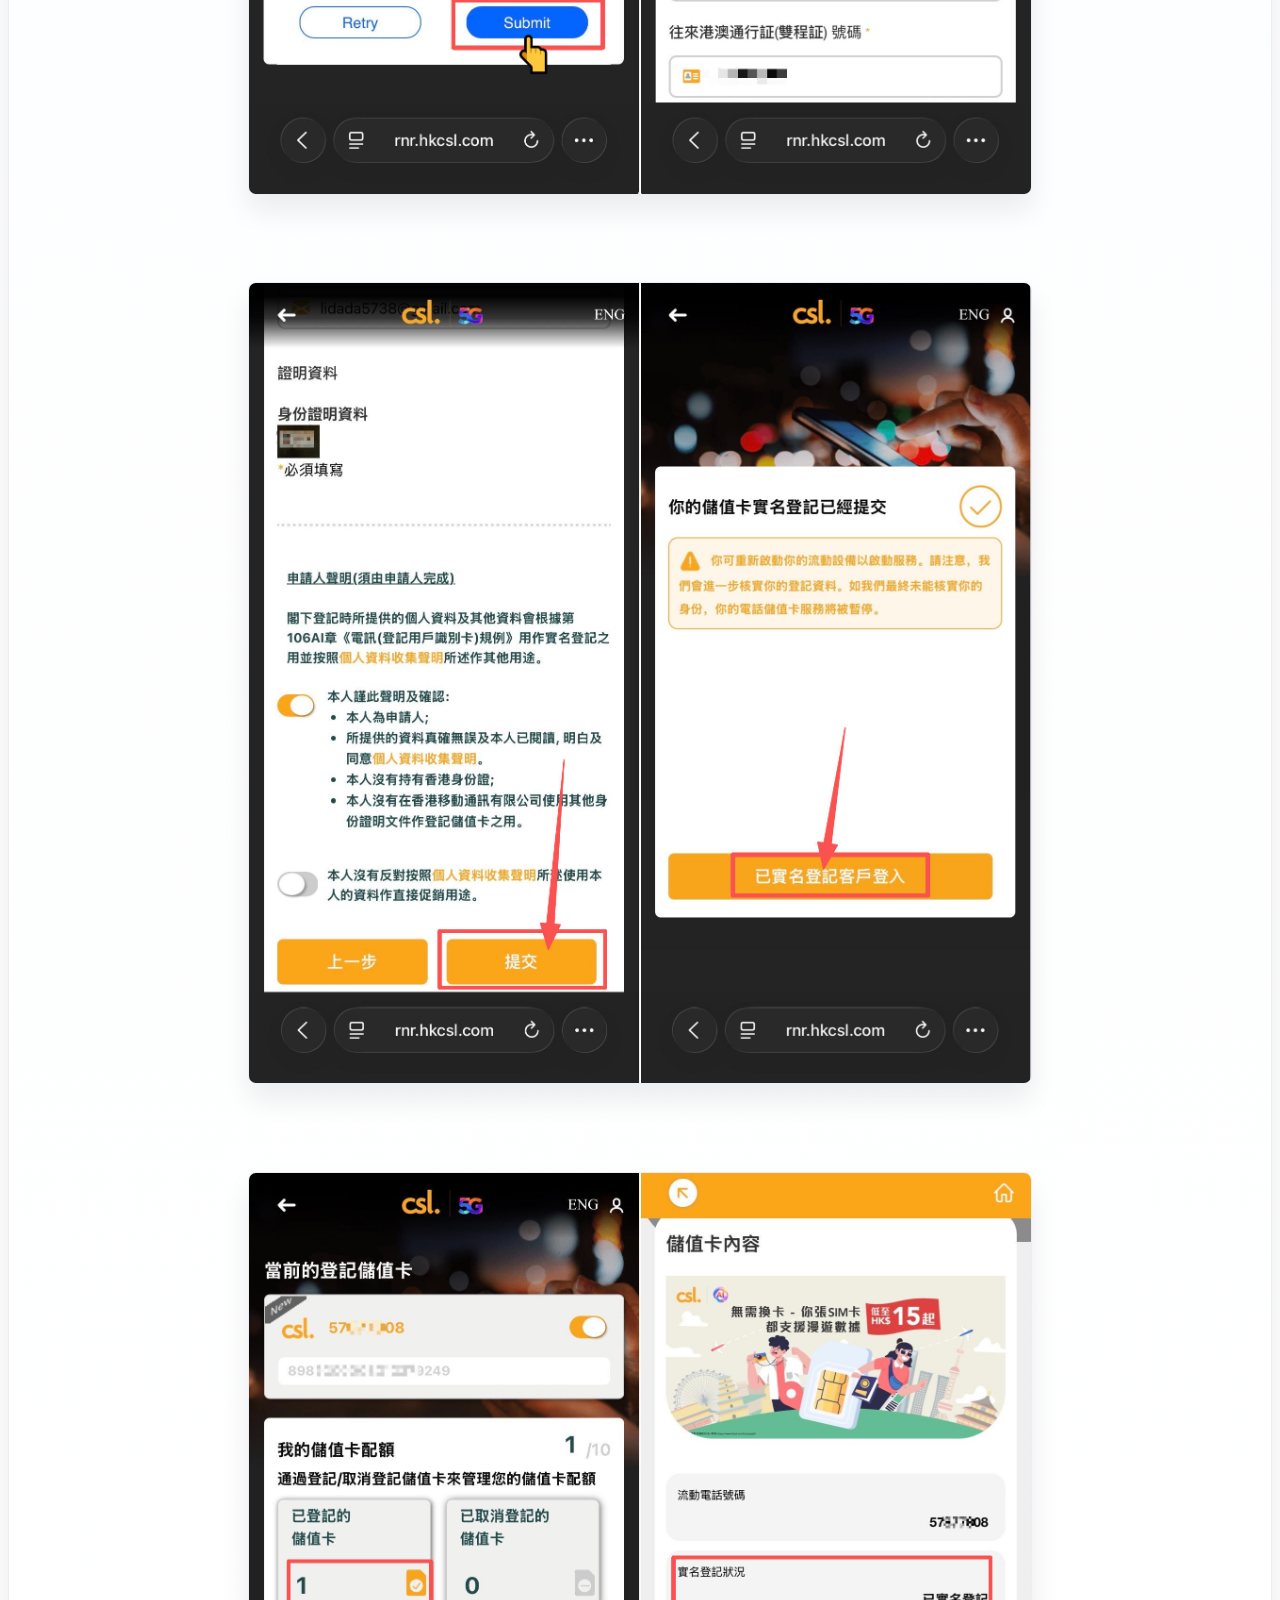
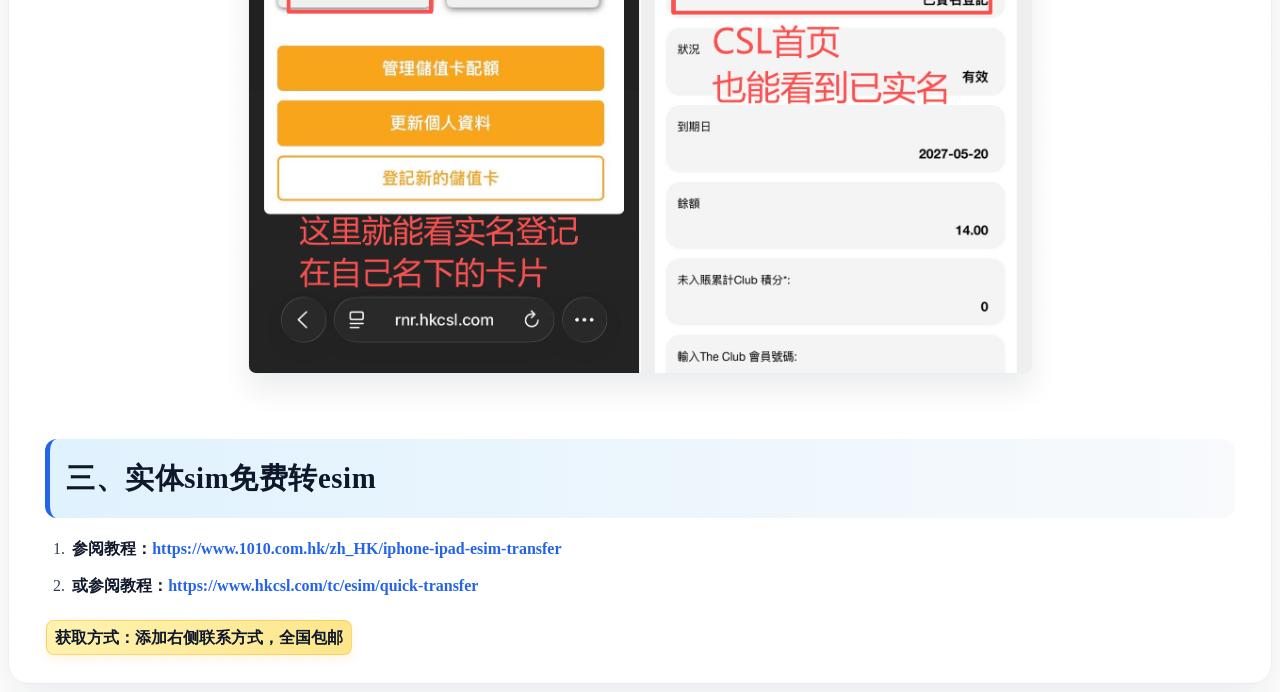
==== commit 40733f4b: "Merge branch 'WEHCAT'" ====
--- a/cslsim.html
+++ b/cslsim.html
@@ -135,7 +135,7 @@
 			<div class="adt">By
 				<span class="vcard author">
 					<span class="fn">
-						<a href="#" title="由Kirin发布" rel="author">Kirin</a></span>
+						<a href="#" title="由Kirin发布" rel="author">Kirin </a></span>
 				</span>
 				<span class="meta-sep">|</span>
 				<span class="date updated">2026-08-17</span>
@@ -245,7 +245,7 @@
 			<span class="icon">✈️</span>
 			<span>Telegram</span>
 		</a>
-		<a class="float-btn wechat" href="javascript:void(0)" aria-label="复制微信号" onclick="copyWeChatFloat()">
+		<a class="float-btn wechat" href="javascript:void(0)" aria-label="复制QQ号" onclick="copyWeChatFloat()">
 			<span class="icon">💬</span>
 			<span style="font-size: 0.65rem;">微信KirinChew</span>
 		</a>
@@ -254,13 +254,13 @@
 		function copyWeChatFloat() {
 			const wechatId = 'KirinChew';
 			if (navigator.clipboard && window.isSecureContext) {
-				navigator.clipboard.writeText(wechatId).then(function () {
-					alert('微信号已复制：' + wechatId);
+				navigator.clipboard.writeText(qqId).then(function () {
+					alert('QQ号已复制：' + qqId);
 				}).catch(function () {
-					fallbackCopyWeChat(wechatId);
+					fallbackCopyWeChat(qqId);
 				});
 			} else {
-				fallbackCopyWeChat(wechatId);
+				fallbackCopyWeChat(qqId);
 			}
 		}
 
@@ -274,9 +274,9 @@
 			textarea.select();
 			try {
 				document.execCommand('copy');
-				alert('微信号已复制：' + text);
+				alert('QQ号已复制：' + text);
 			} catch (err) {
-				alert('复制失败，请手动复制微信号：' + text);
+				alert('复制失败，请手动复制QQ号：' + text);
 			}
 			document.body.removeChild(textarea);
 		}
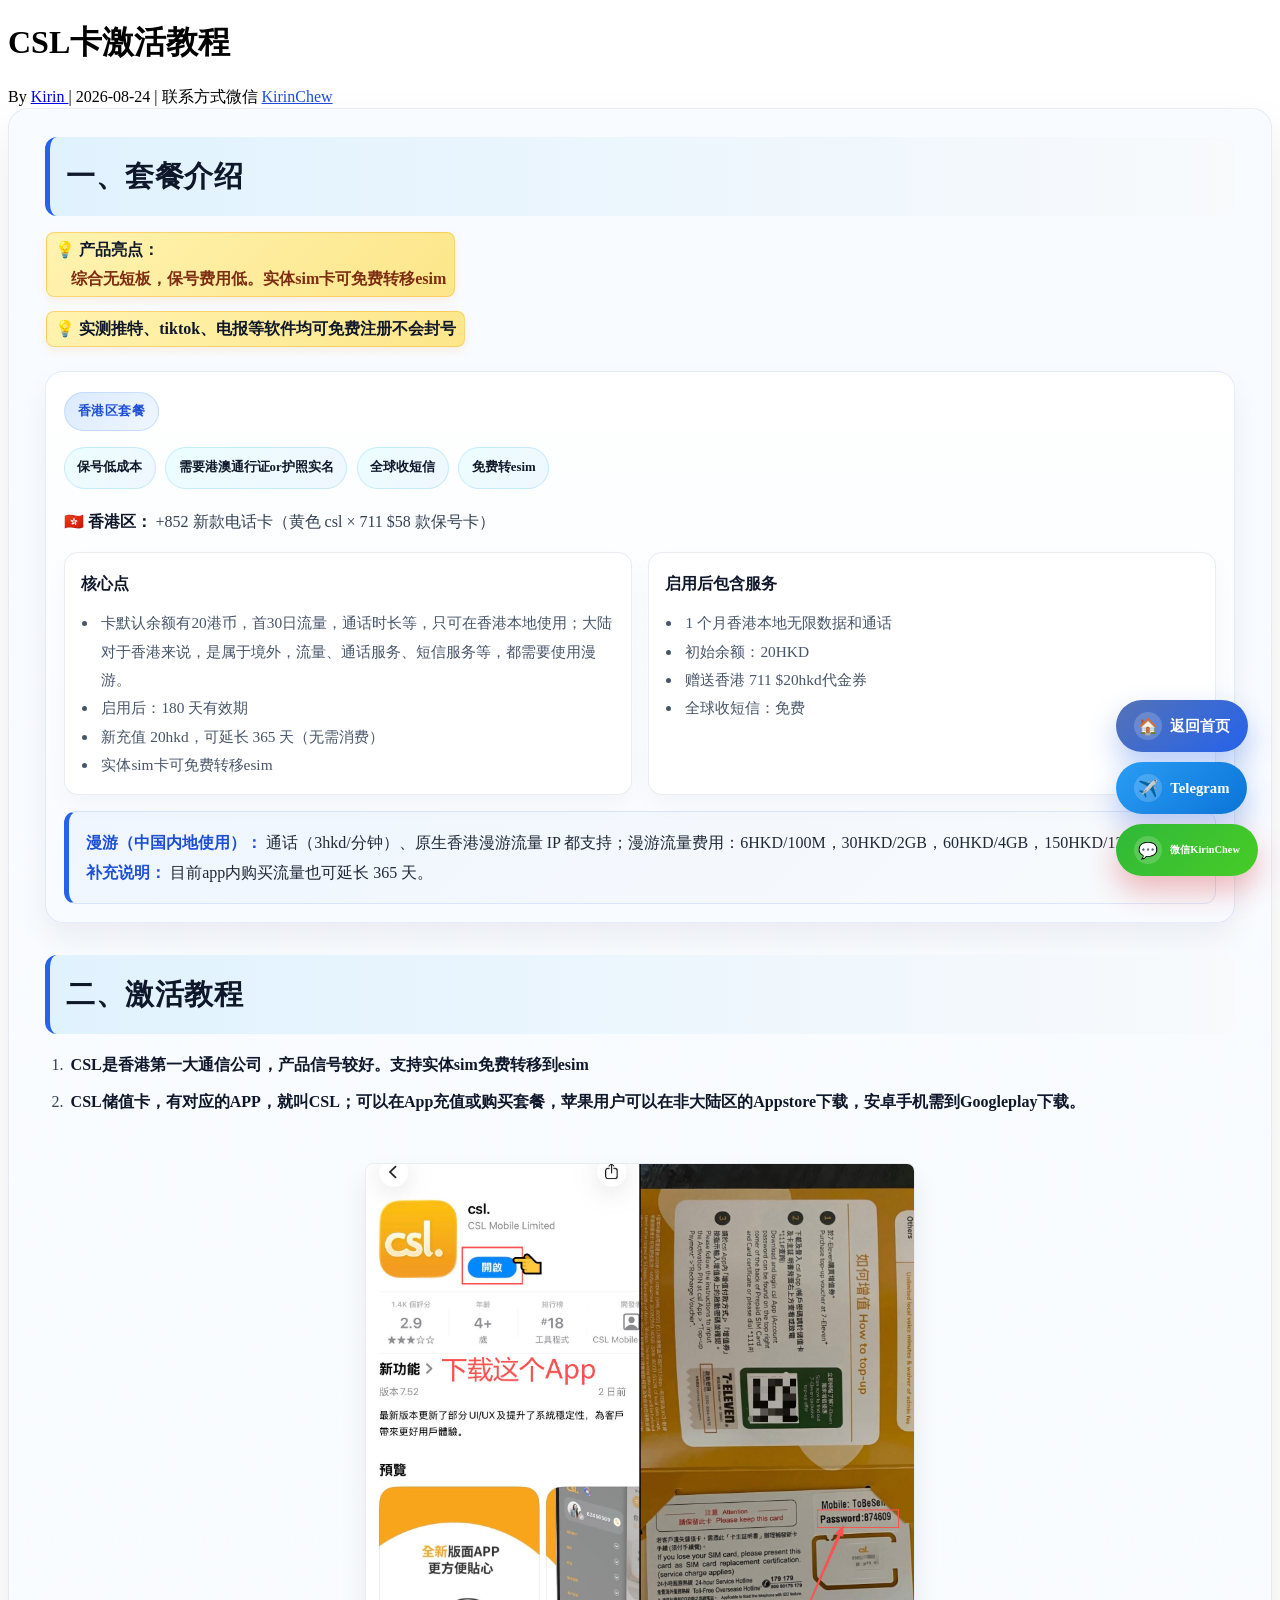
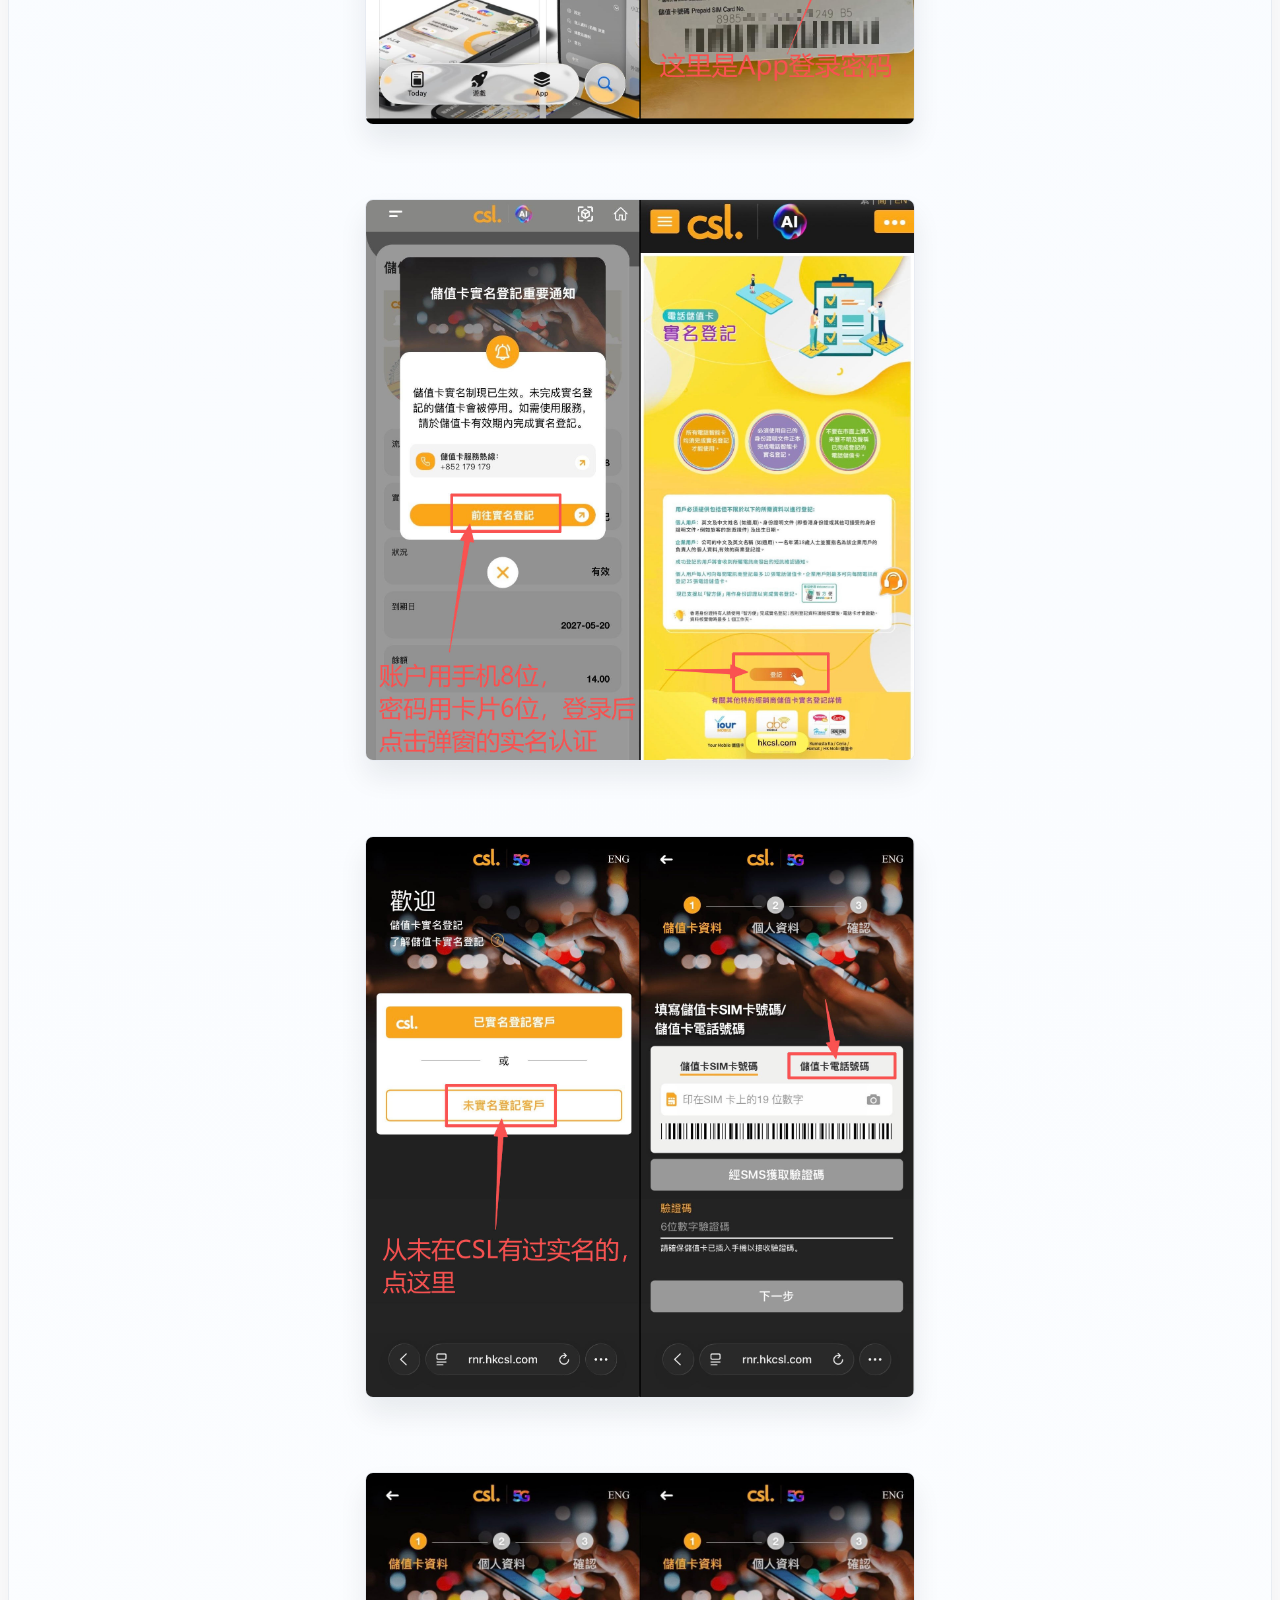
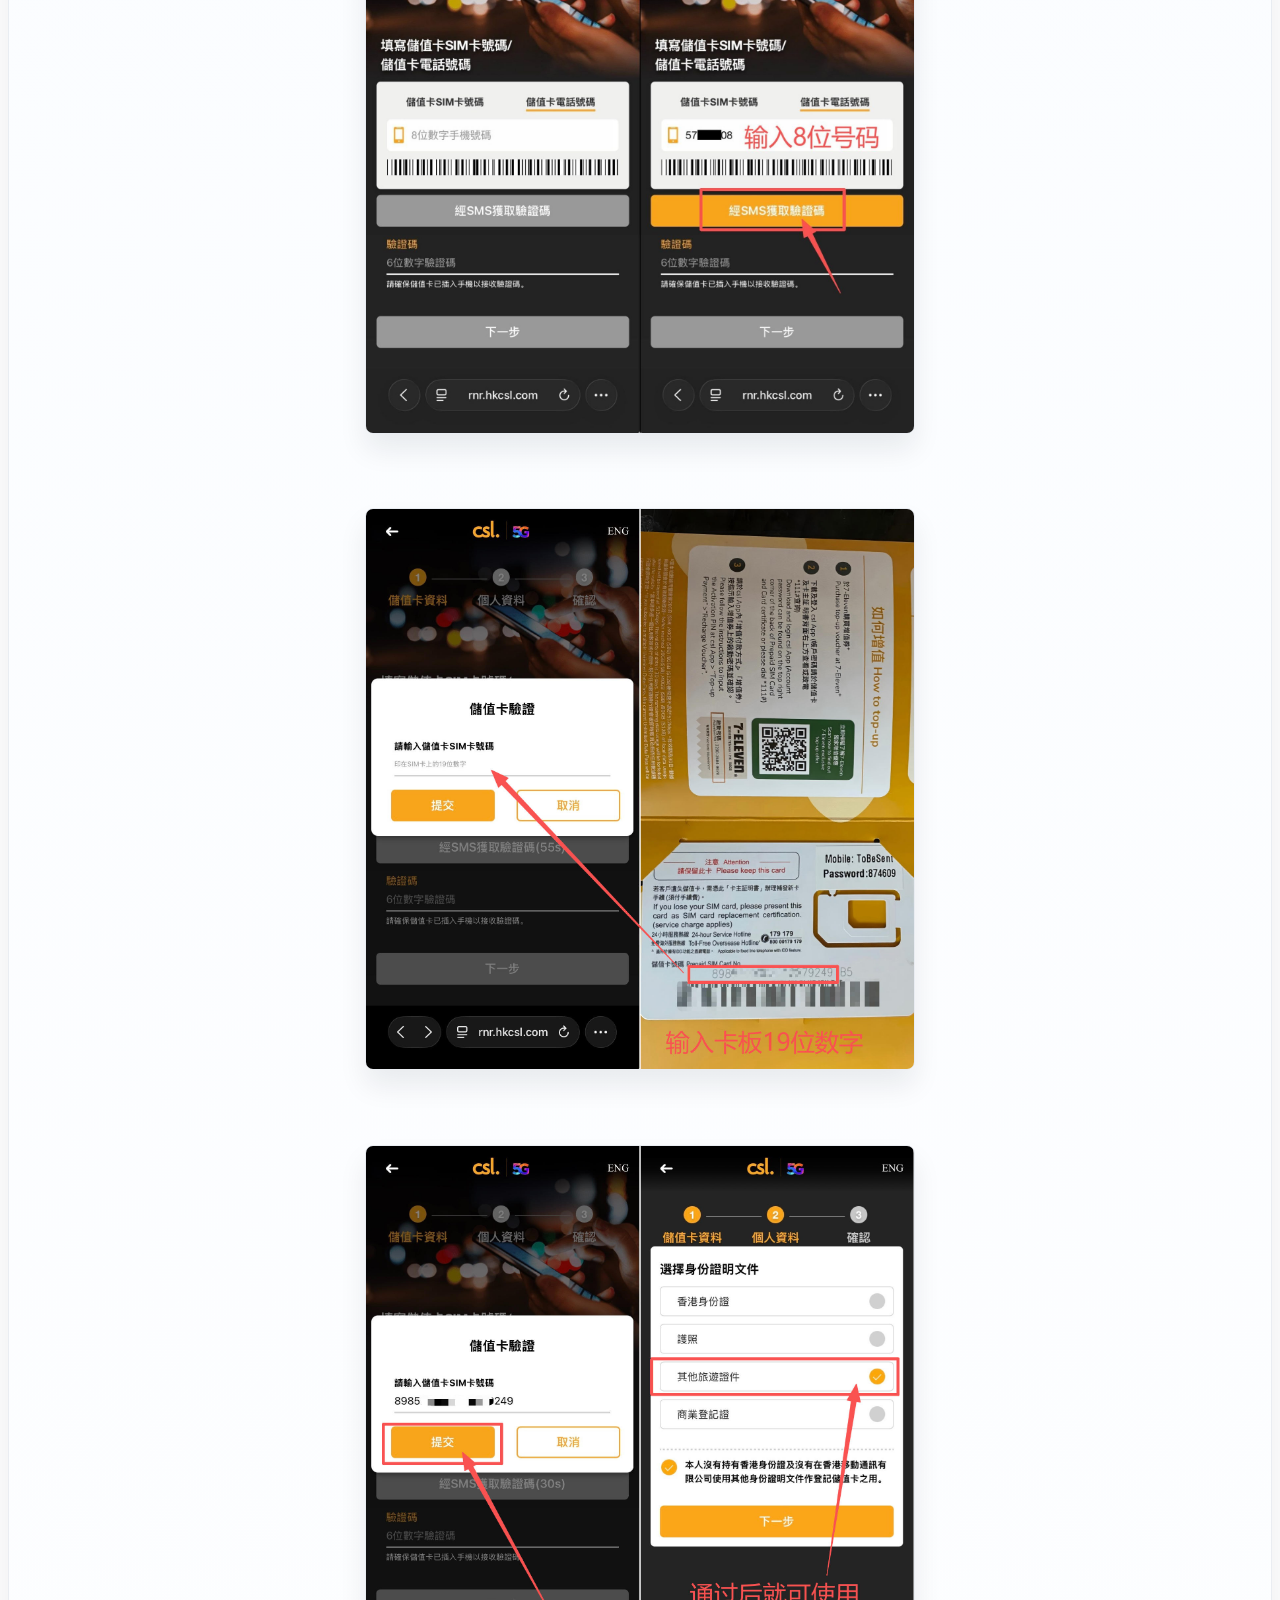
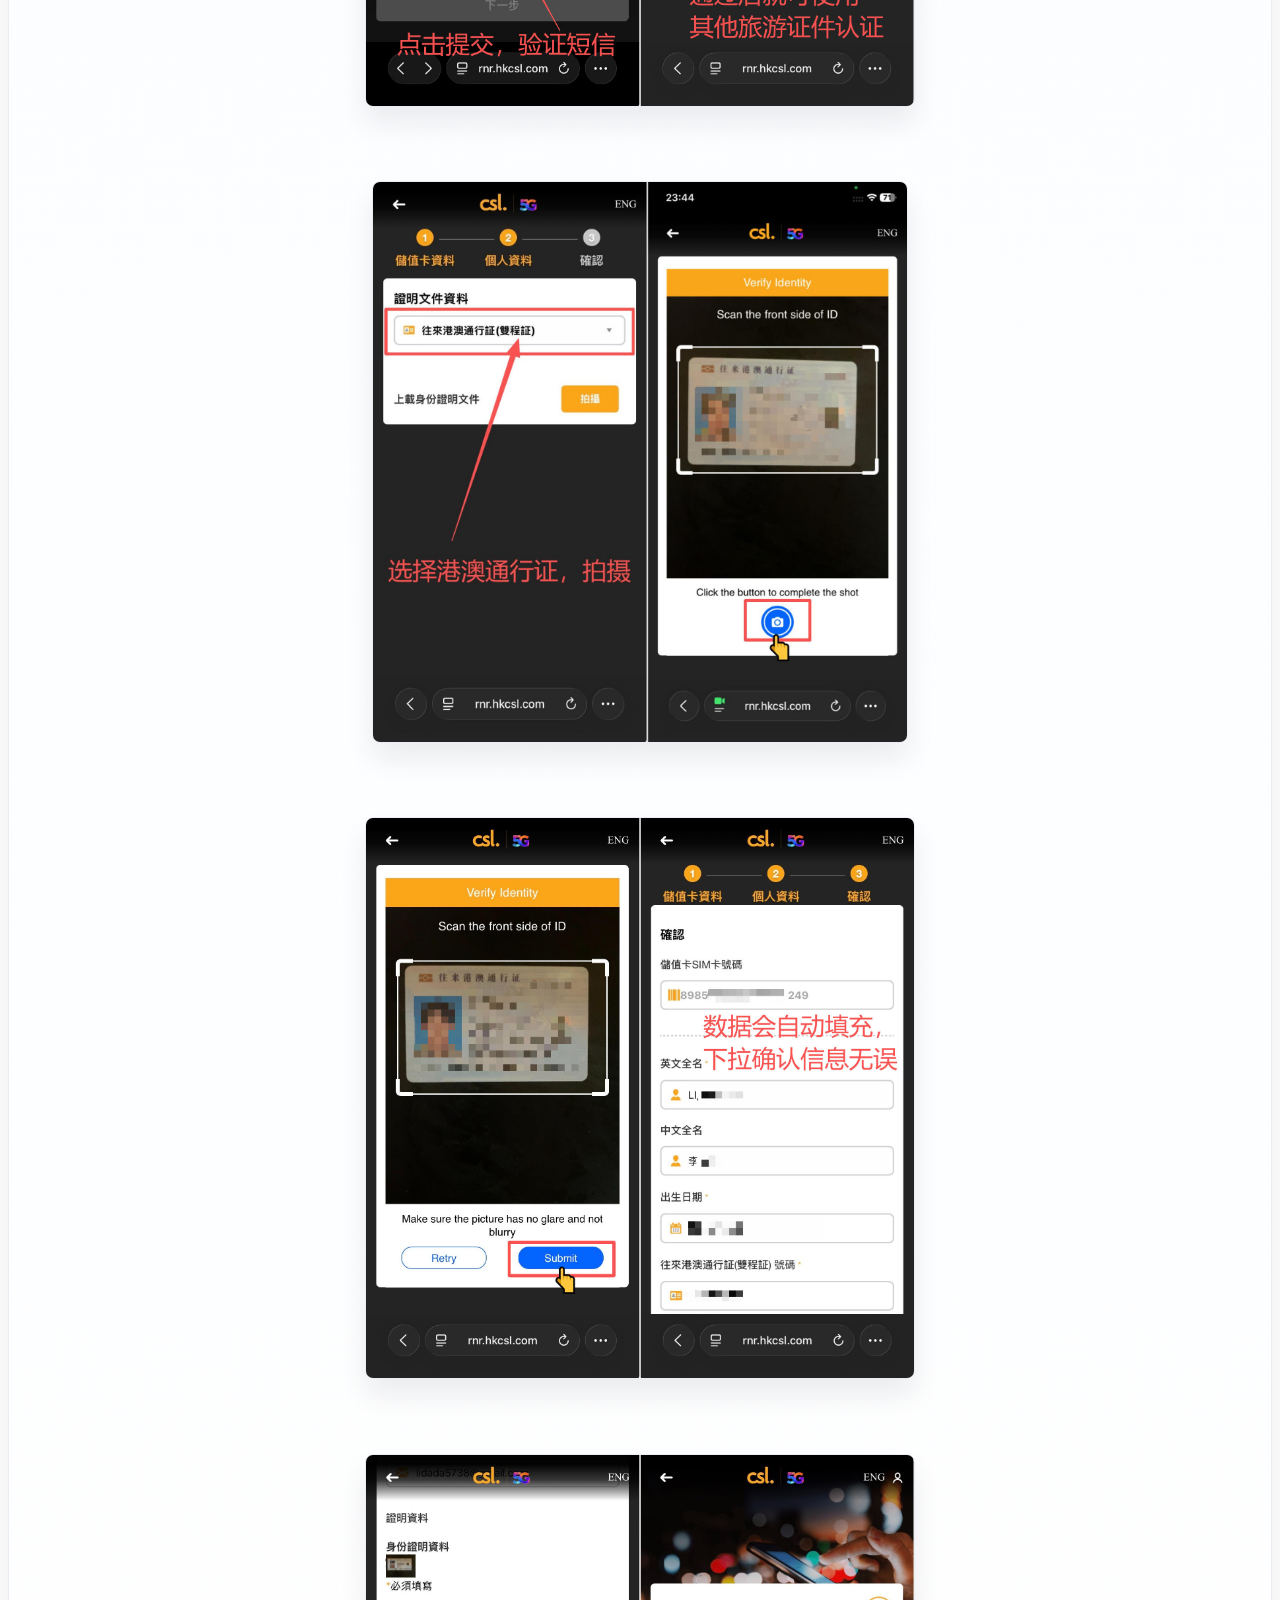
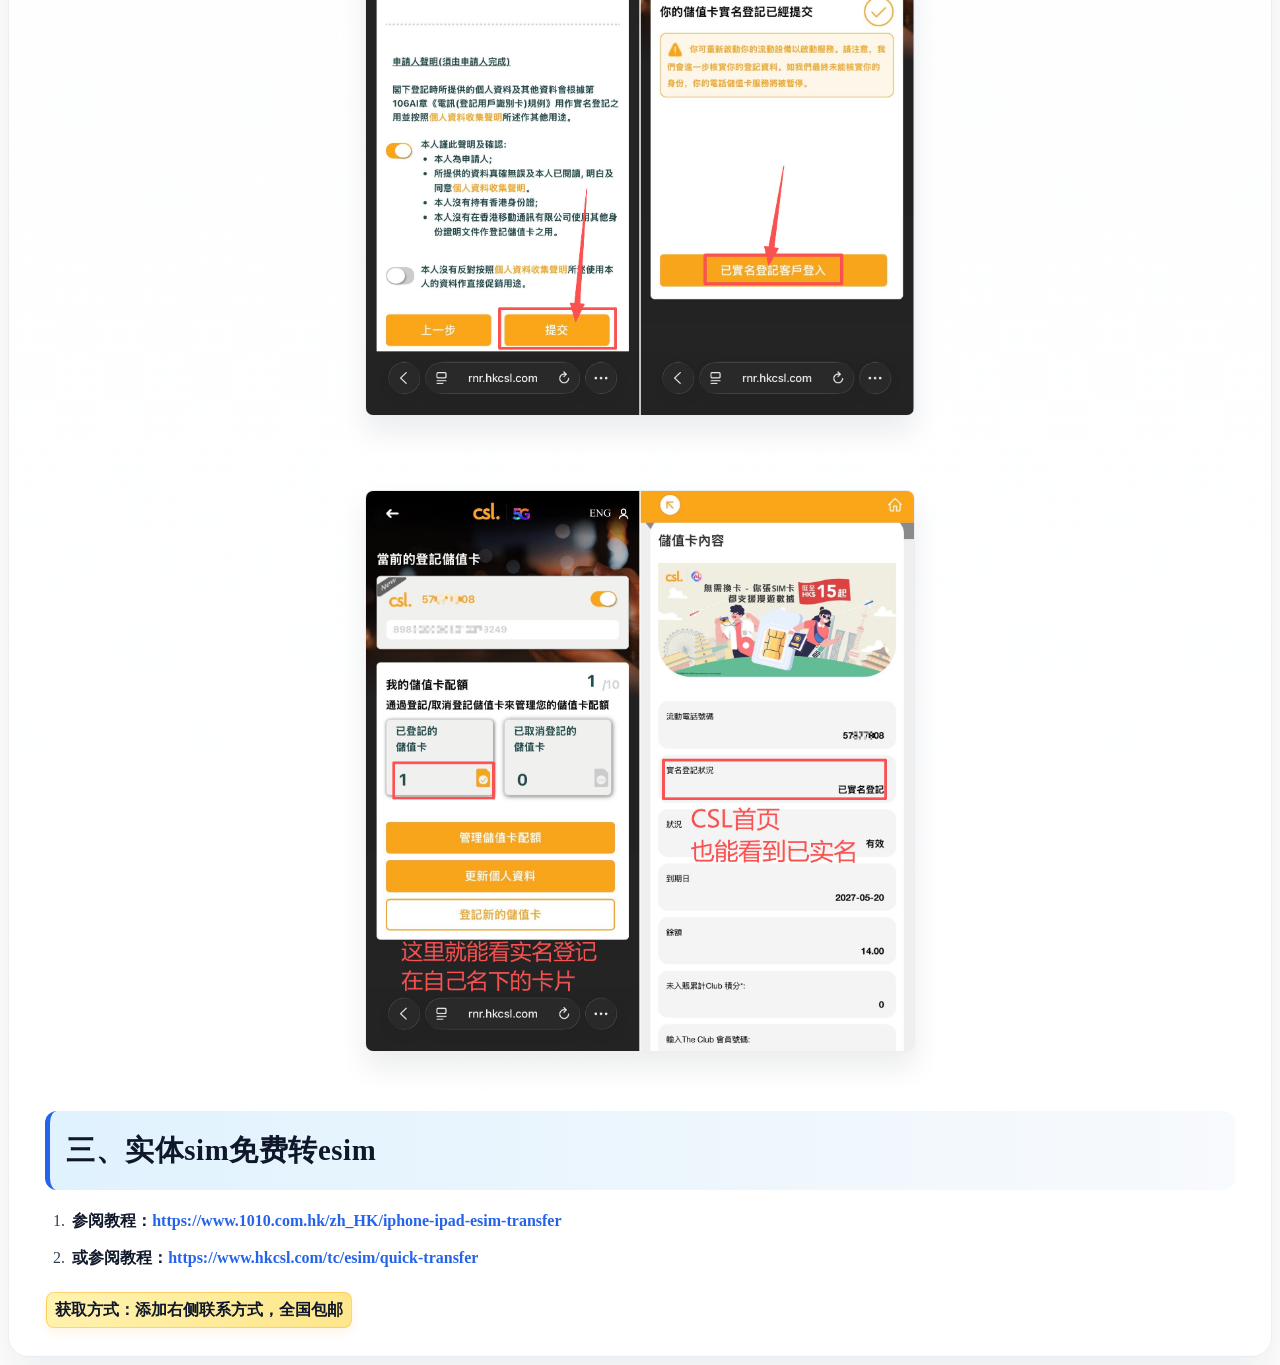
==== commit 9bb81012: "Update dates, SIM note, and bank guide content Bump publish dates and adjust content across pages:  " ====
--- a/cslsim.html
+++ b/cslsim.html
@@ -138,7 +138,7 @@
 						<a href="#" title="由Kirin发布" rel="author">Kirin </a></span>
 				</span>
 				<span class="meta-sep">|</span>
-				<span class="date updated">2026-08-17</span>
+				<span class="date updated">2026-08-24</span>
 				<span class="meta-sep">|</span>
 				联系方式微信 <a href="javascript:void(0)" aria-label="复制微信号" onclick="copyWeChat()"
 					style="color: #1d4ed8; text-decoration: underline;">KirinChew</a>
--- a/common.css
+++ b/common.css
@@ -178,6 +178,39 @@
 
 .entry-content .rounded-lg {
 	border-radius: .5rem
+}
+
+.entry-content p[style*="display: flex"] {
+	display: flex;
+	flex-wrap: wrap;
+	gap: 12px;
+	align-items: flex-start;
+}
+
+.entry-content p[style*="display: flex"] img {
+	flex: 1 1 220px;
+	max-width: 100%;
+	height: auto !important;
+	width: auto;
+	object-fit: contain;
+	margin: 0.8rem 0;
+}
+
+.entry-content img[style*="height"] {
+	max-width: 100% !important;
+	width: auto;
+	height: auto !important;
+	object-fit: contain;
+}
+
+/* ---------- 桌面端：教程截图限高 ---------- */
+@media (min-width: 601px) {
+	.entry-content img[style*="height"],
+	.entry-content p[style*="display: flex"] img {
+		max-height: 560px;
+		height: auto !important;
+		margin: 0.8rem auto;
+	}
 }
 
 /* ---------- 悬浮操作栏（floating-bar） ---------- */
@@ -230,7 +263,7 @@
 }
 
 .float-btn.wechat {
-	background: linear-gradient(135deg, #ff5b67 0%, #d7242f 100%);
+	background: linear-gradient(135deg, #30b839 0%, #48cc27 100%);
 	box-shadow: 0 14px 30px rgba(215, 36, 47, 0.32);
 }
 
@@ -239,6 +272,28 @@
 }
 
 @media (max-width: 600px) {
+	.entry-content {
+		padding: 20px 14px;
+	}
+
+	.entry-content h3 {
+		font-size: 1.35rem;
+		padding: 0.7rem 0.8rem;
+	}
+
+	.entry-content p[style*="display: flex"] {
+		display: block;
+	}
+
+	.entry-content p[style*="display: flex"] img,
+	.entry-content img[style*="height"] {
+		display: block;
+		width: 100% !important;
+		max-width: 100% !important;
+		height: auto !important;
+		margin: 0.75rem auto;
+	}
+
 	.floating-bar {
 		right: 14px;
 		bottom: 16px;
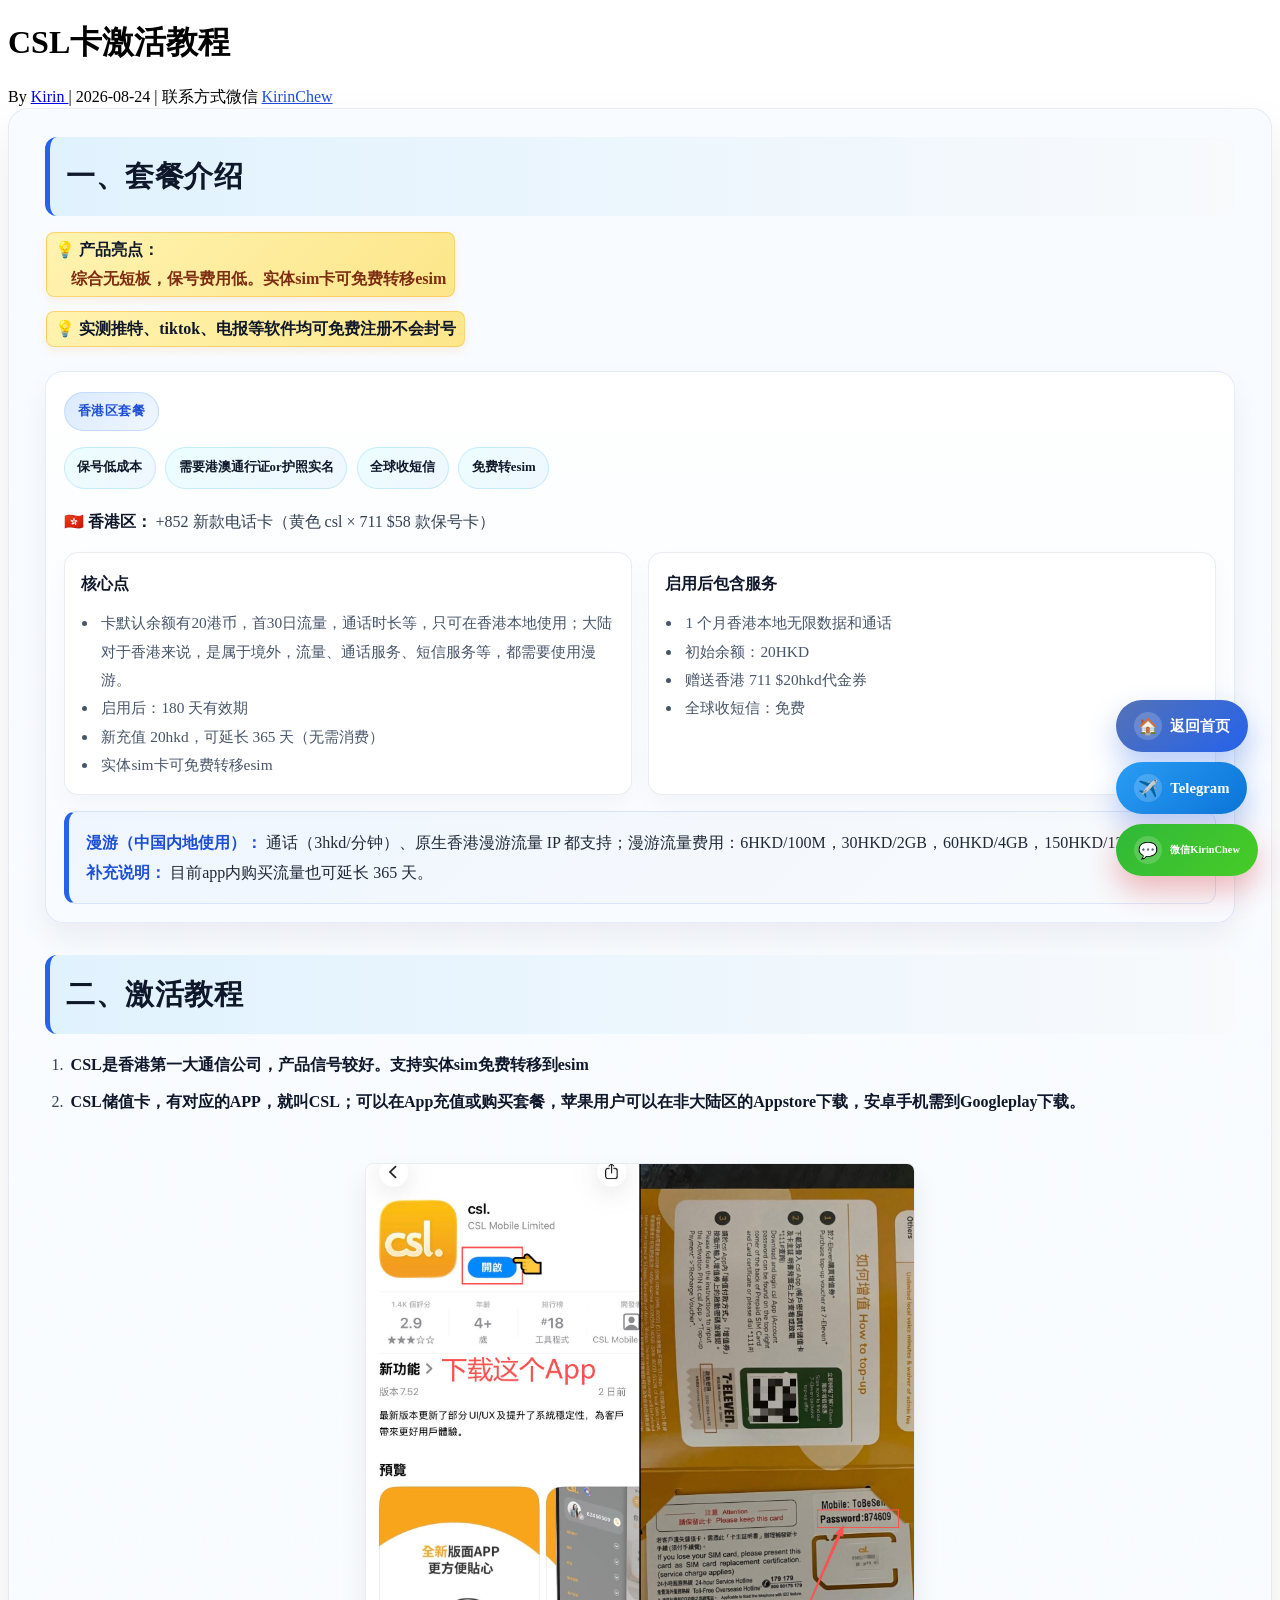
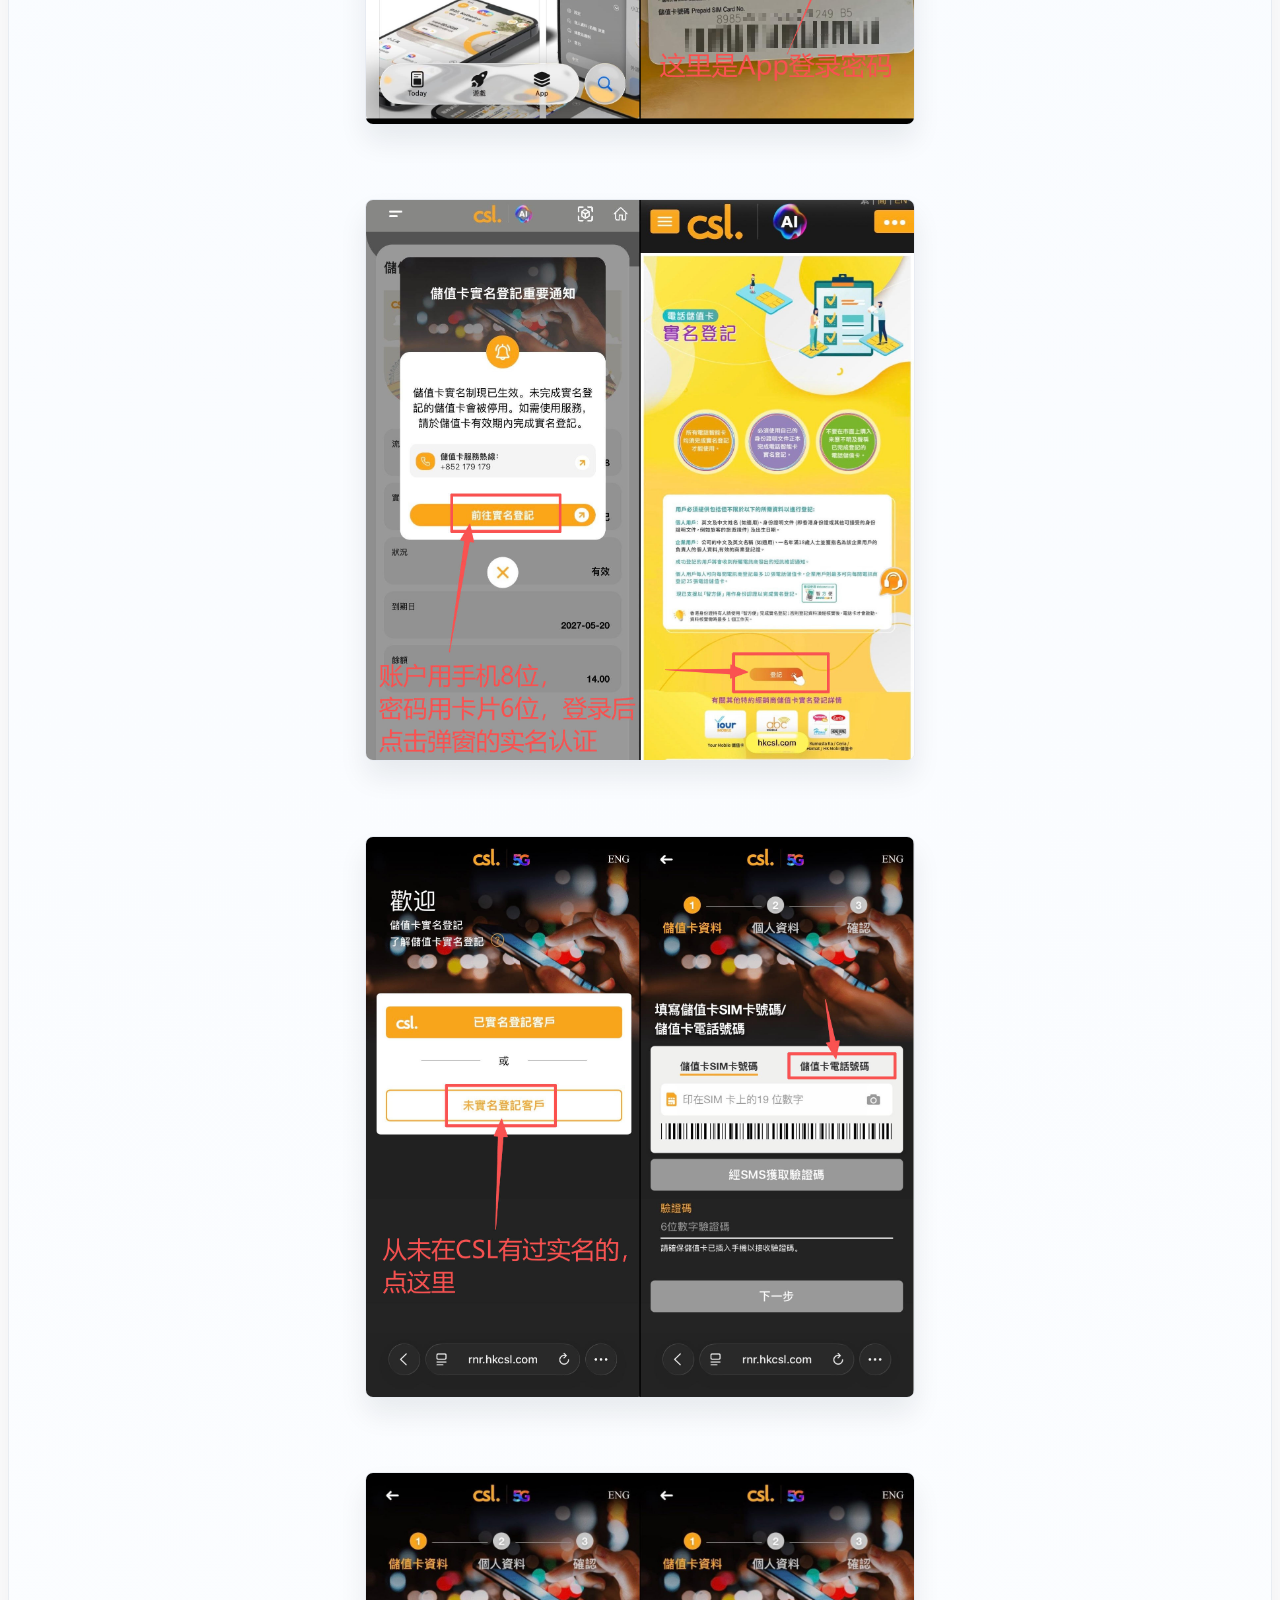
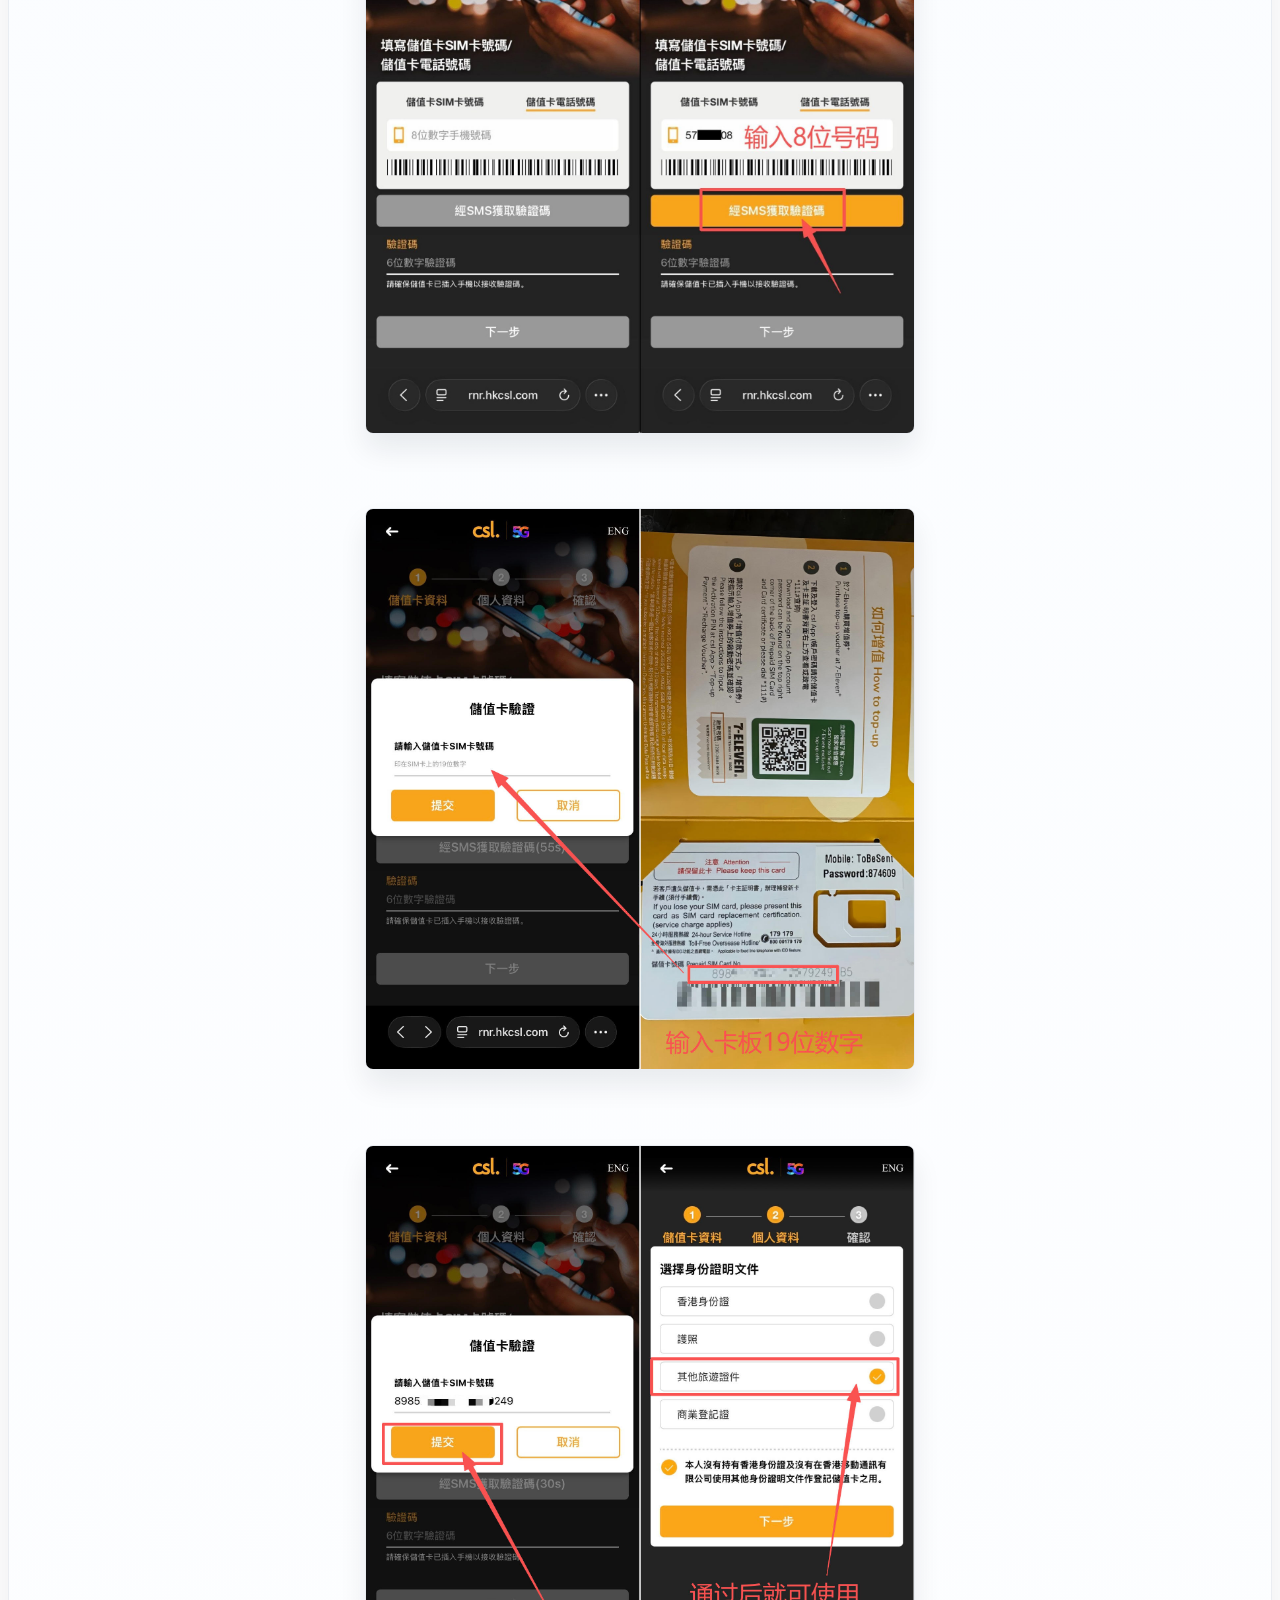
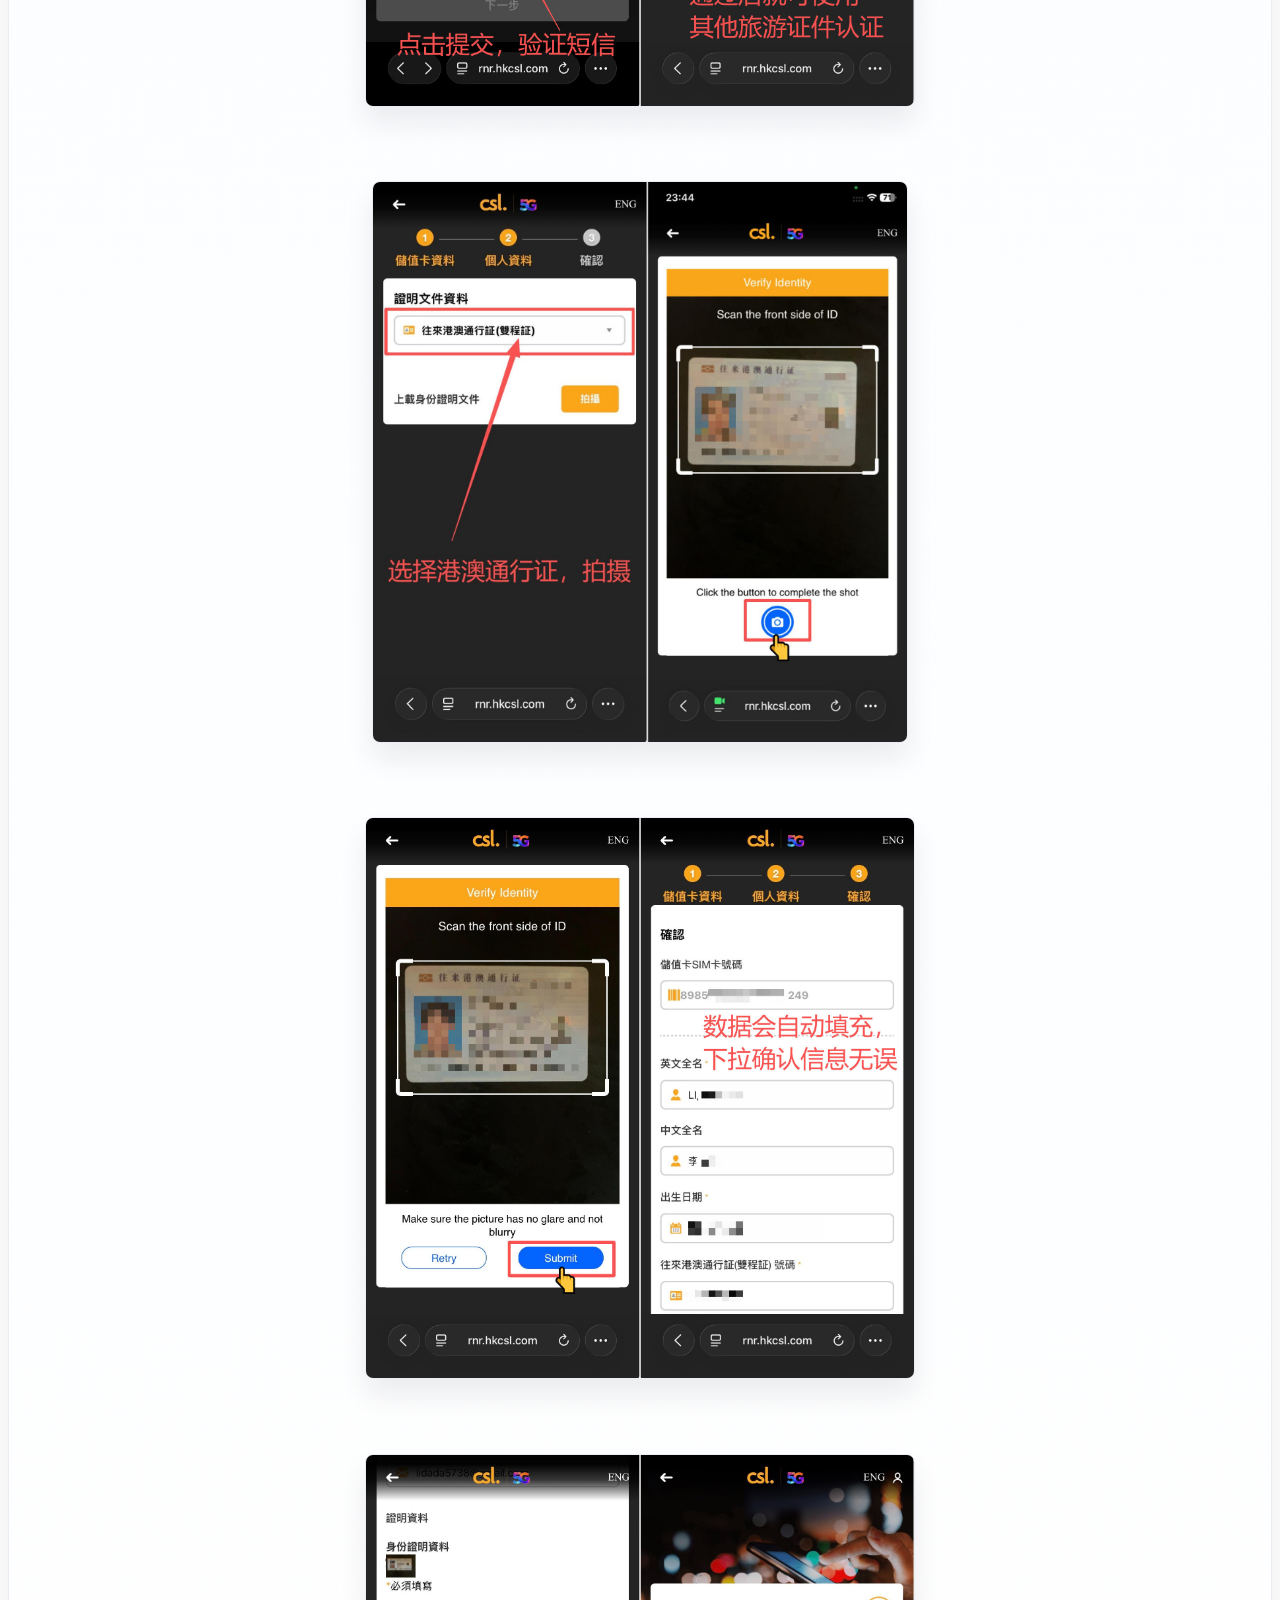
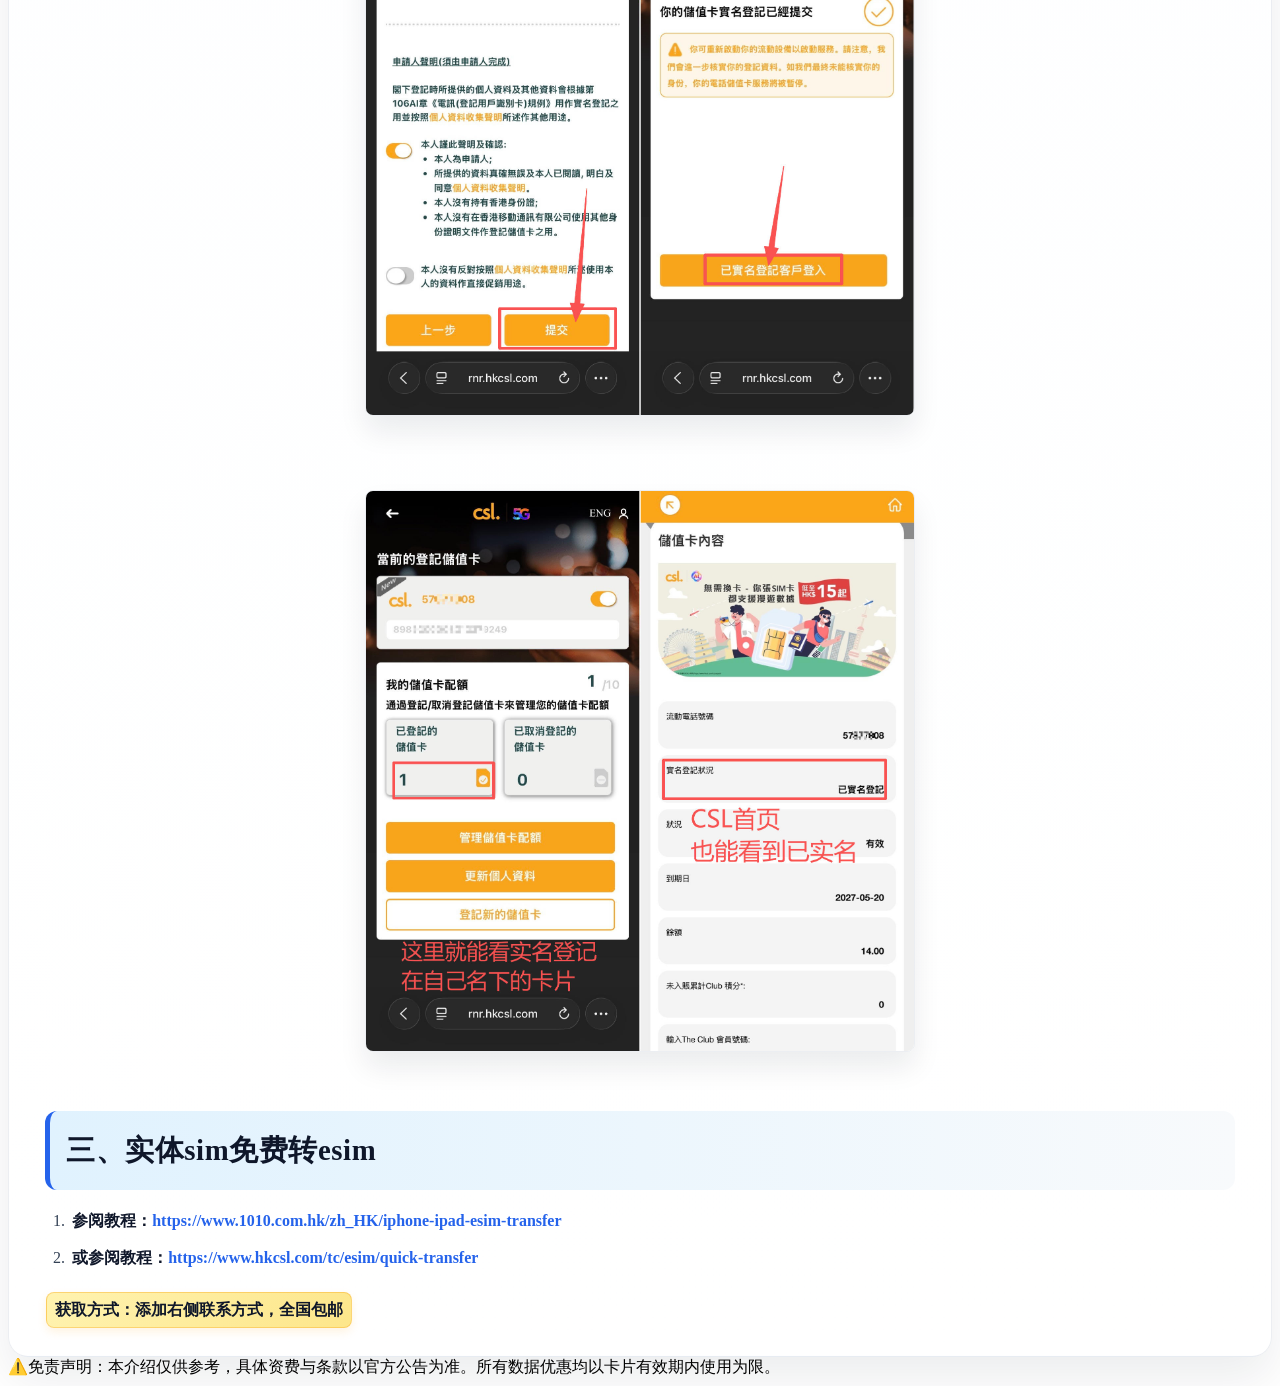
==== commit bfe467a2: "Add mobile toggle for floating bar & fix WeChat copy Update floating-bar behavior and fix contact co" ====
--- a/cslsim.html
+++ b/cslsim.html
@@ -1,4 +1,4 @@
-﻿<!DOCTYPE html>
+<!DOCTYPE html>
 <html lang="en">
 
 <head>
@@ -233,9 +233,11 @@
 	<!-- .entry-content -->
 
 	<footer class="entry-meta">
+		⚠️免责声明：本介绍仅供参考，具体资费与条款以官方公告为准。所有数据优惠均以卡片有效期内使用为限。
 	</footer>
 	<!-- .entry-meta -->
-	<div class="floating-bar" style="display: flex; flex-direction: column; gap: 10px;align-items: flex-start;">
+	<div class="floating-bar">
+		<input type="checkbox" id="nav-toggle" class="nav-toggle-check" aria-hidden="true">
 		<a class="float-btn home" href="./index.html" aria-label="返回首页">
 			<span class="icon">🏠</span>
 			<span>返回首页</span>
@@ -245,22 +247,26 @@
 			<span class="icon">✈️</span>
 			<span>Telegram</span>
 		</a>
-		<a class="float-btn wechat" href="javascript:void(0)" aria-label="复制QQ号" onclick="copyWeChatFloat()">
+		<a class="float-btn wechat" href="javascript:void(0)" aria-label="复制微信号" onclick="copyWeChatFloat()">
 			<span class="icon">💬</span>
 			<span style="font-size: 0.65rem;">微信KirinChew</span>
 		</a>
+		<label for="nav-toggle" class="nav-toggle-btn">
+			<span class="icon">💬</span>
+			<span>联系</span>
+		</label>
 	</div>
 	<script>
 		function copyWeChatFloat() {
 			const wechatId = 'KirinChew';
 			if (navigator.clipboard && window.isSecureContext) {
-				navigator.clipboard.writeText(qqId).then(function () {
-					alert('QQ号已复制：' + qqId);
+				navigator.clipboard.writeText(wechatId).then(function () {
+					alert('微信ID已复制：' + wechatId);
 				}).catch(function () {
-					fallbackCopyWeChat(qqId);
+					fallbackCopyWeChat(wechatId);
 				});
 			} else {
-				fallbackCopyWeChat(qqId);
+				fallbackCopyWeChat(wechatId);
 			}
 		}
 
@@ -274,9 +280,9 @@
 			textarea.select();
 			try {
 				document.execCommand('copy');
-				alert('QQ号已复制：' + text);
+				alert('微信ID已复制：' + text);
 			} catch (err) {
-				alert('复制失败，请手动复制QQ号：' + text);
+				alert('复制失败，请手动复制微信ID：' + text);
 			}
 			document.body.removeChild(textarea);
 		}
--- a/common.css
+++ b/common.css
@@ -211,6 +211,11 @@
 		height: auto !important;
 		margin: 0.8rem auto;
 	}
+
+	/* 桌面端隐藏收起/展开触发按钮（仅在移动端出现） */
+	.floating-bar .nav-toggle-btn {
+		display: none;
+	}
 }
 
 /* ---------- 悬浮操作栏（floating-bar） ---------- */
@@ -220,8 +225,13 @@
 	bottom: 24px;
 	z-index: 2000;
 	display: flex;
-	align-items: center;
+	flex-direction: column;
+	align-items: flex-start;
 	gap: 10px;
+}
+
+.floating-bar .nav-toggle-check {
+	display: none;
 }
 
 .floating-bar .float-btn {
@@ -294,13 +304,55 @@
 		margin: 0.75rem auto;
 	}
 
+	/* ---------- 移动端：悬浮栏自动收起为单个按钮，避免遮挡内容 ---------- */
 	.floating-bar {
 		right: 14px;
 		bottom: 16px;
 		gap: 8px;
 	}
 
-	.float-btn {
+	/* 收起状态：隐藏原有链接按钮，只显示一个触发按钮 */
+	.floating-bar .float-btn {
+		display: none;
+	}
+
+	.floating-bar .nav-toggle-check {
+		display: none;
+	}
+
+	.floating-bar .nav-toggle-btn {
+		display: inline-flex;
+		align-items: center;
+		gap: 8px;
+		padding: 11px 15px;
+		border-radius: 999px;
+		color: #fff;
+		font-size: 0.85rem;
+		font-weight: 700;
+		background: linear-gradient(135deg, #30b839 0%, #48cc27 100%);
+		box-shadow: 0 14px 30px rgba(39, 36, 47, 0.32);
+		cursor: pointer;
+		transition: transform 0.2s ease, box-shadow 0.2s ease;
+	}
+
+	.floating-bar .nav-toggle-btn .icon {
+		display: inline-flex;
+		align-items: center;
+		justify-content: center;
+		width: 24px;
+		height: 24px;
+		border-radius: 50%;
+		background: rgba(255, 255, 255, 0.18);
+		font-size: 0.9rem;
+	}
+
+	.floating-bar .nav-toggle-btn:active {
+		transform: scale(0.97);
+	}
+
+	/* 点击触发按钮后，展开显示完整链接按钮 */
+	.floating-bar .nav-toggle-check:checked ~ .float-btn {
+		display: inline-flex;
 		padding: 10px 14px;
 		font-size: 0.8rem;
 	}
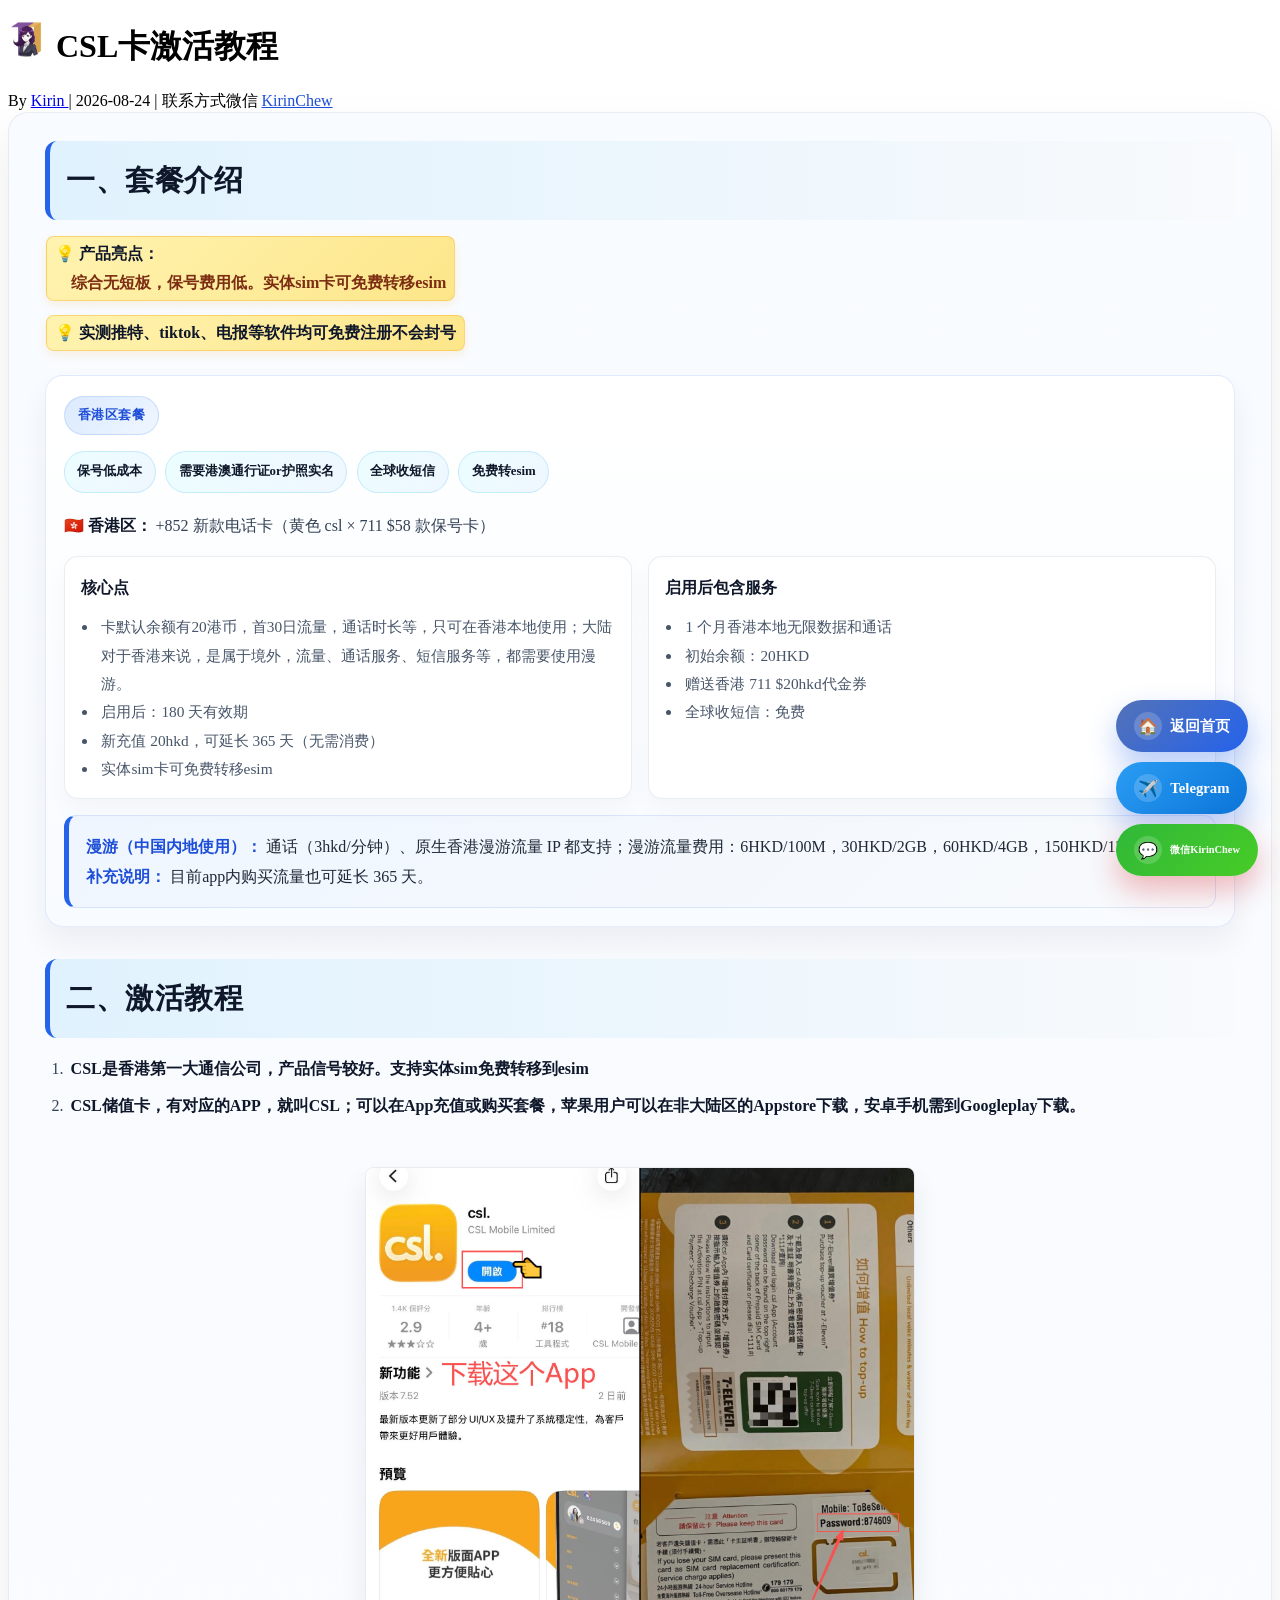
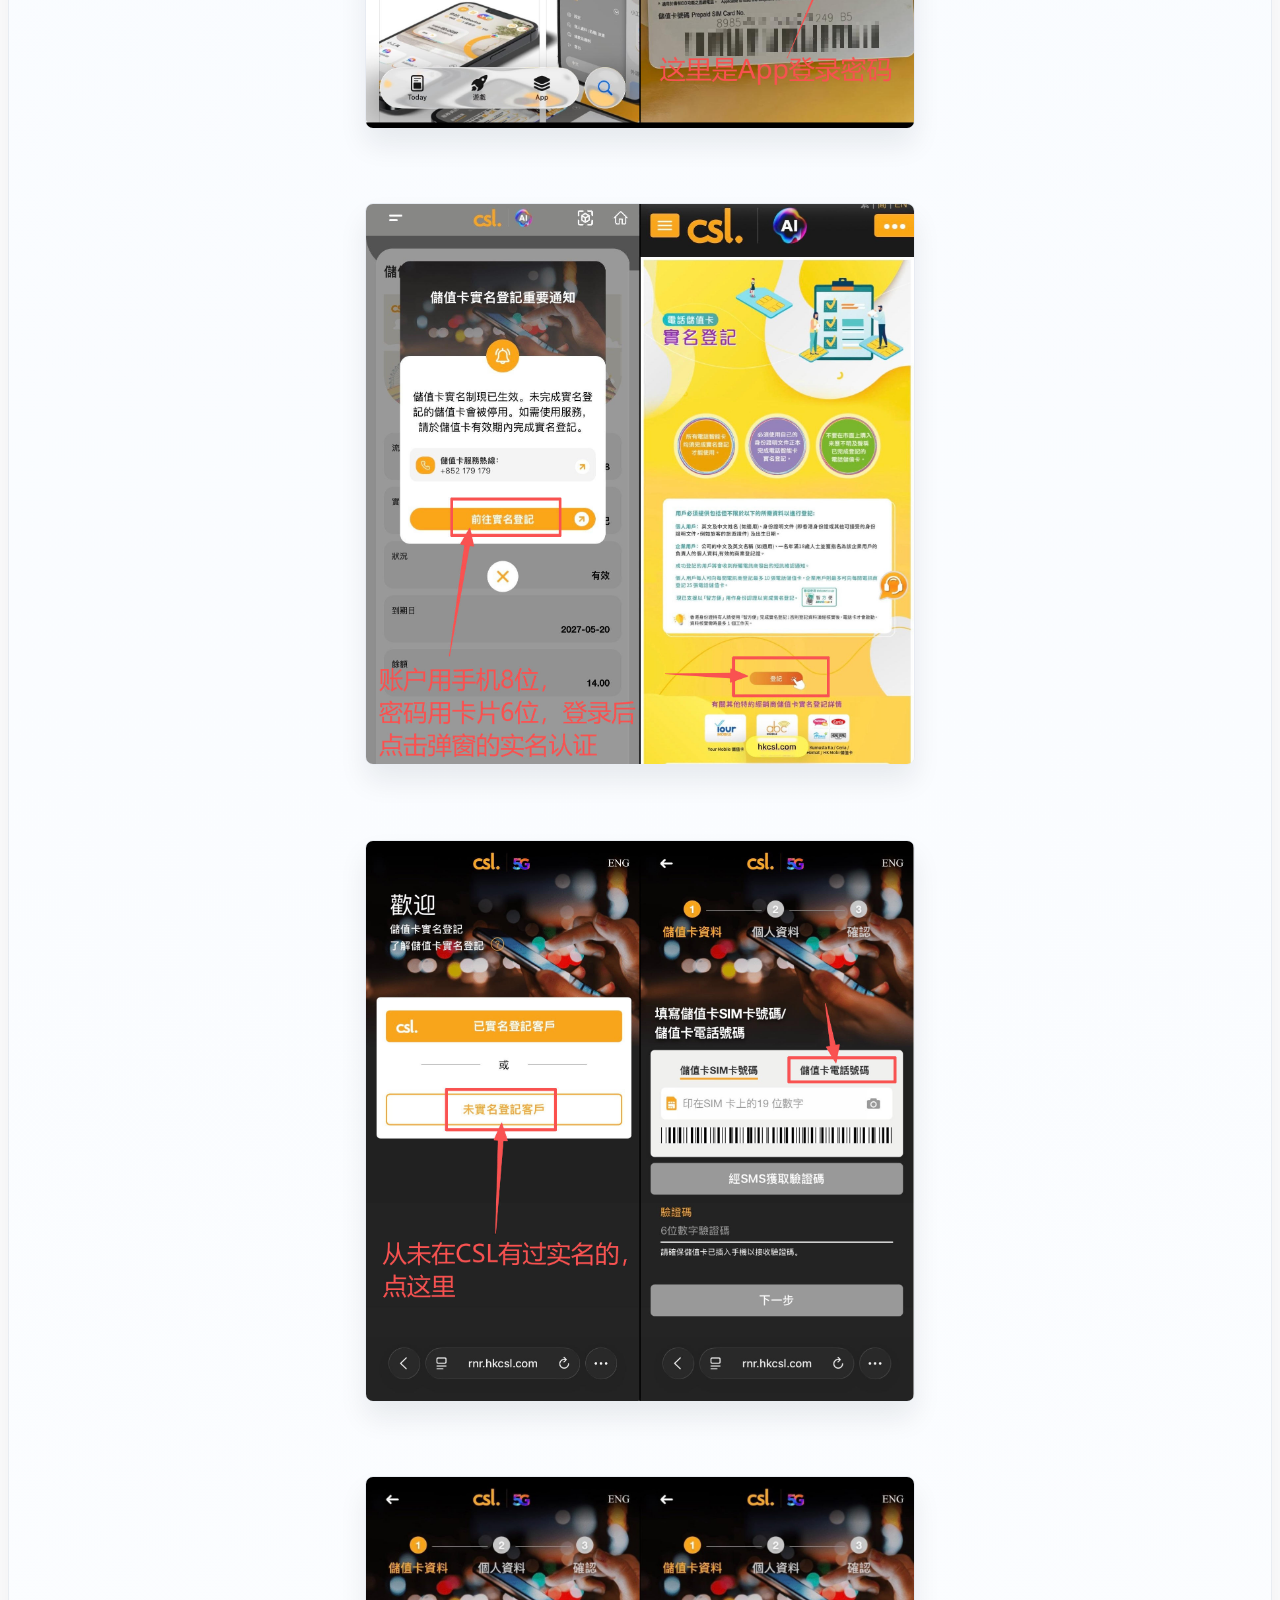
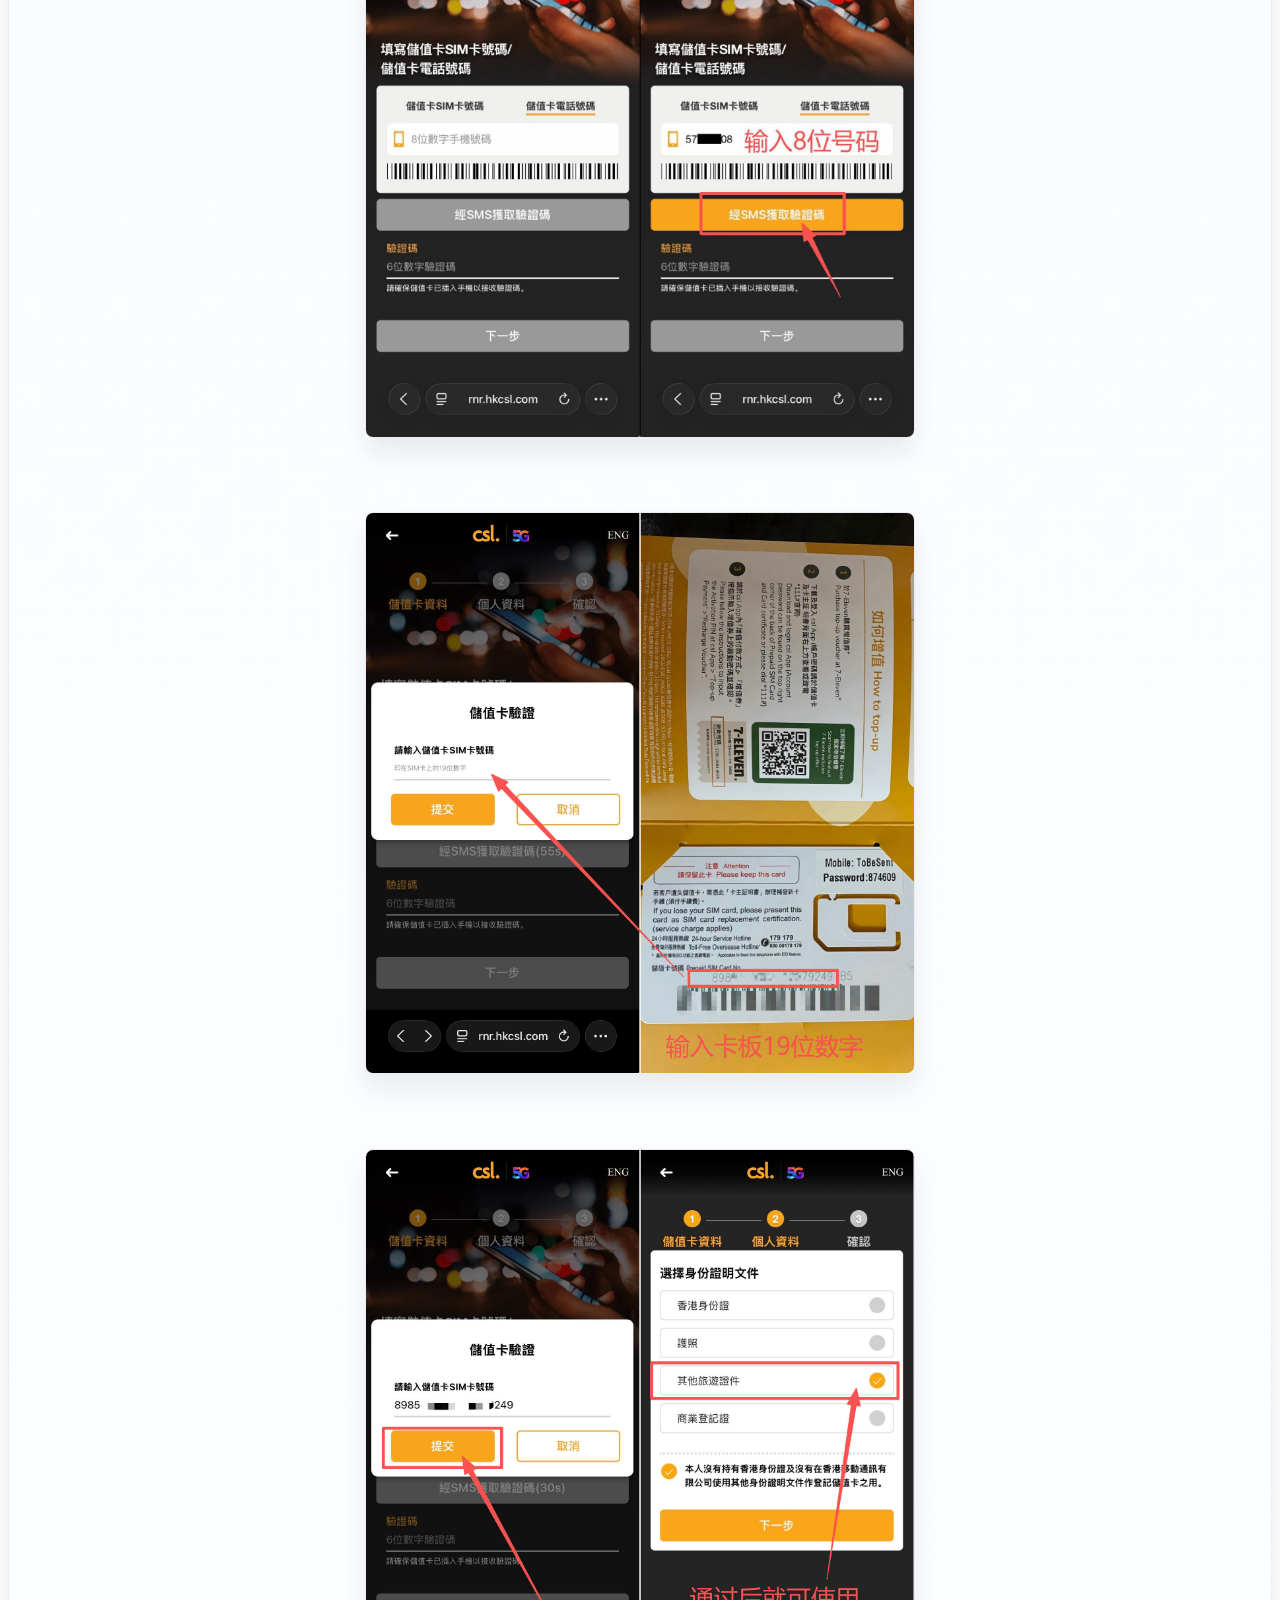
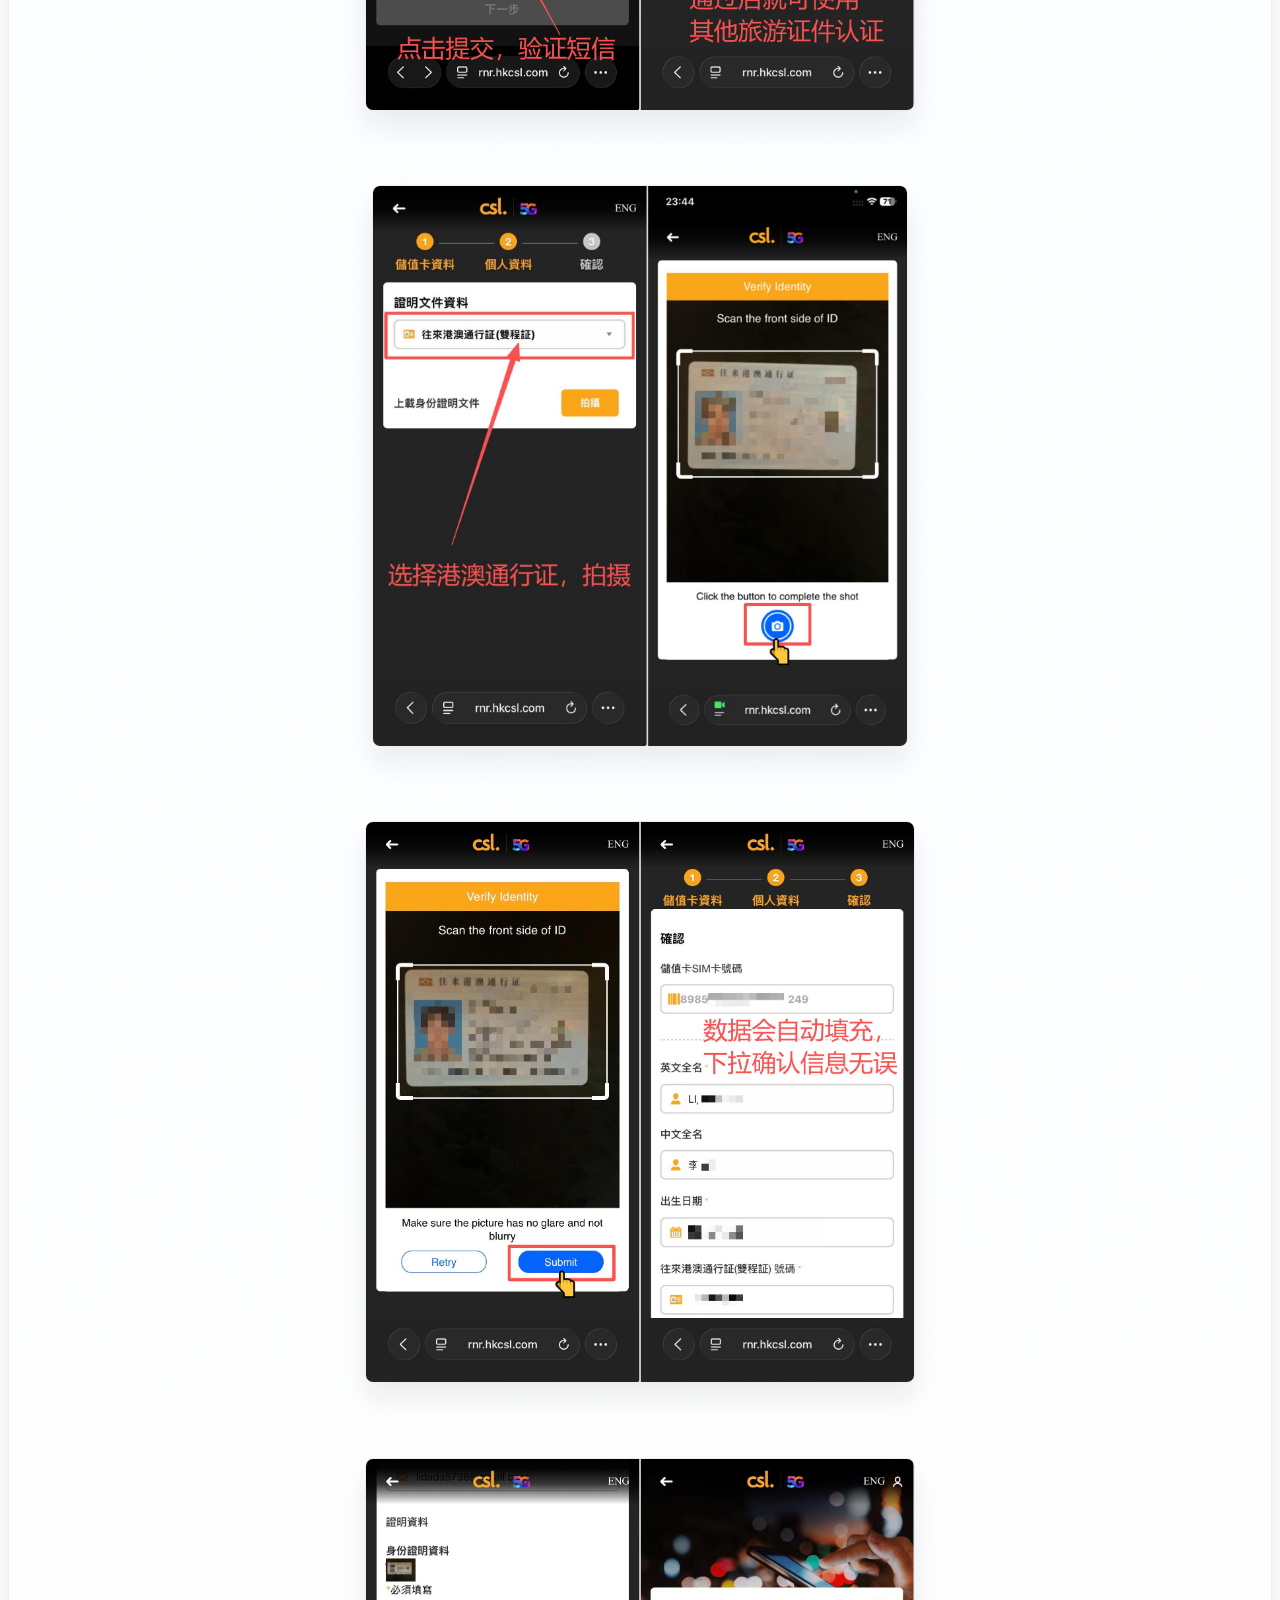
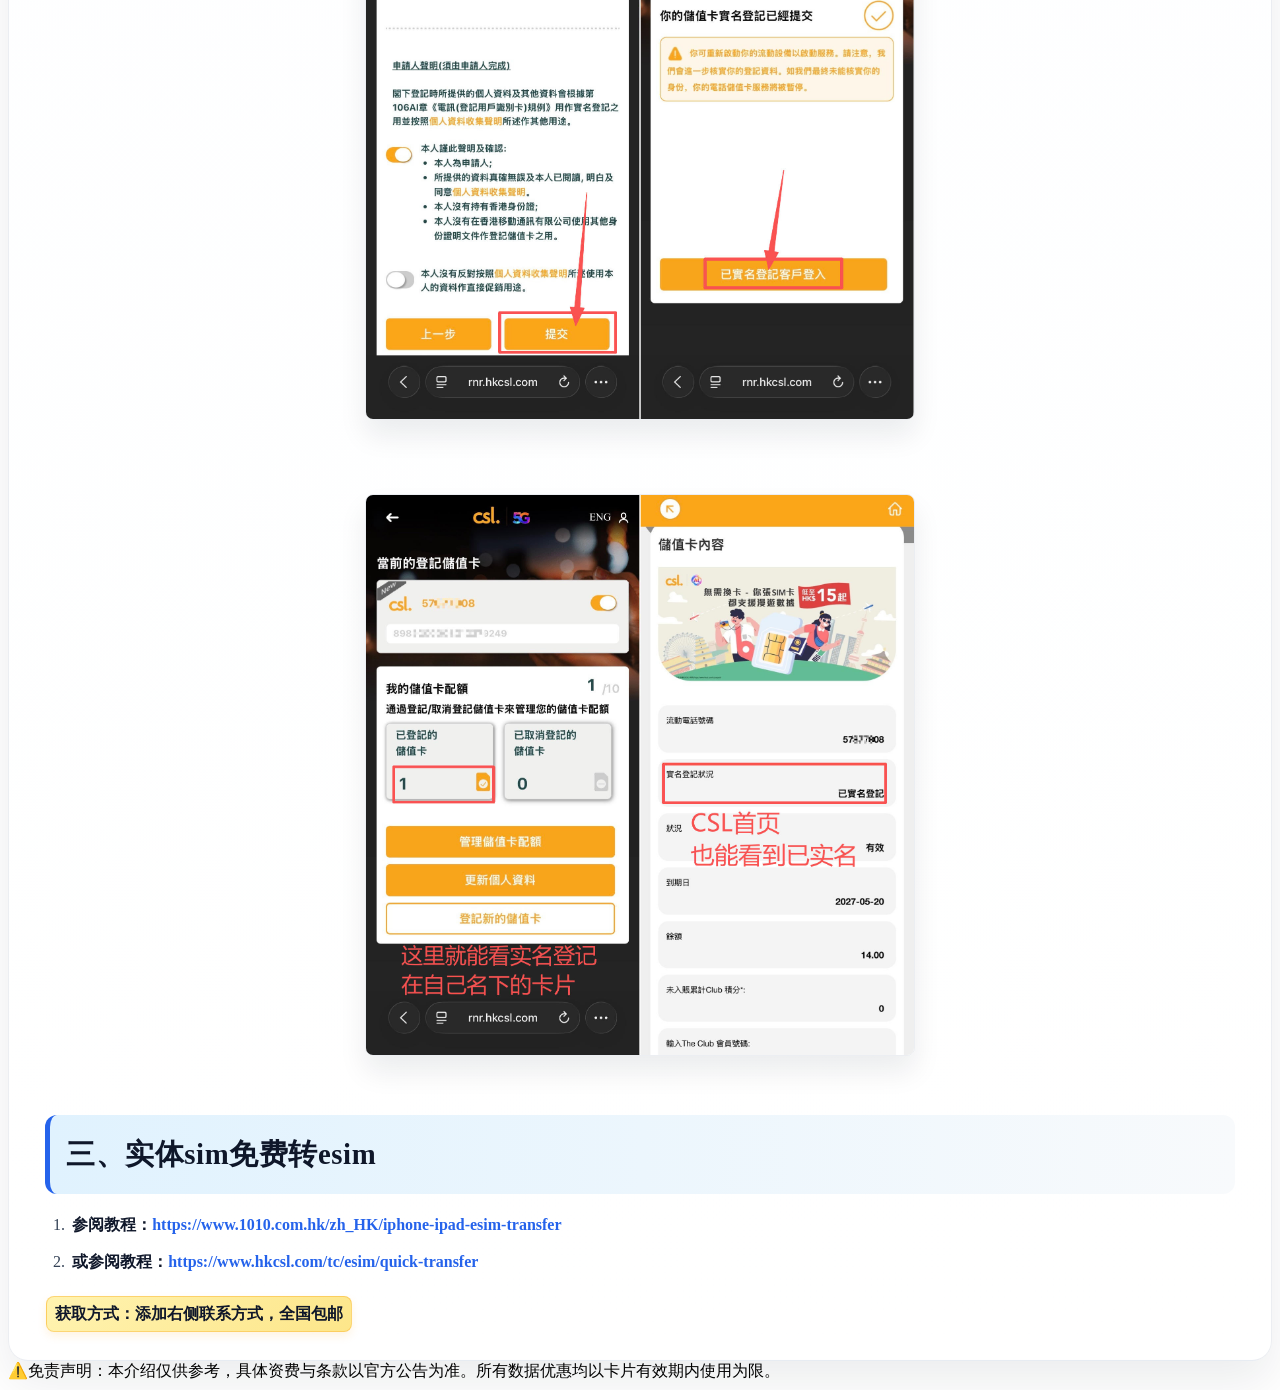
==== commit 08db7e01: "Add logo to sim activation headers Insert an inline logo image into the H1 header of cslsim.html and" ====
--- a/cslsim.html
+++ b/cslsim.html
@@ -130,7 +130,8 @@
 
 <body>
 	<header class="entry-header">
-		<h1 class="entry-title">CSL卡激活教程</h1>
+		<h1 class="entry-title">
+			<img src="assets/ICON.jpg" alt="Logo" style="width: 36px; height: 36px; margin-right: 12px;">CSL卡激活教程</h1>
 		<div class="below-title-meta">
 			<div class="adt">By
 				<span class="vcard author">
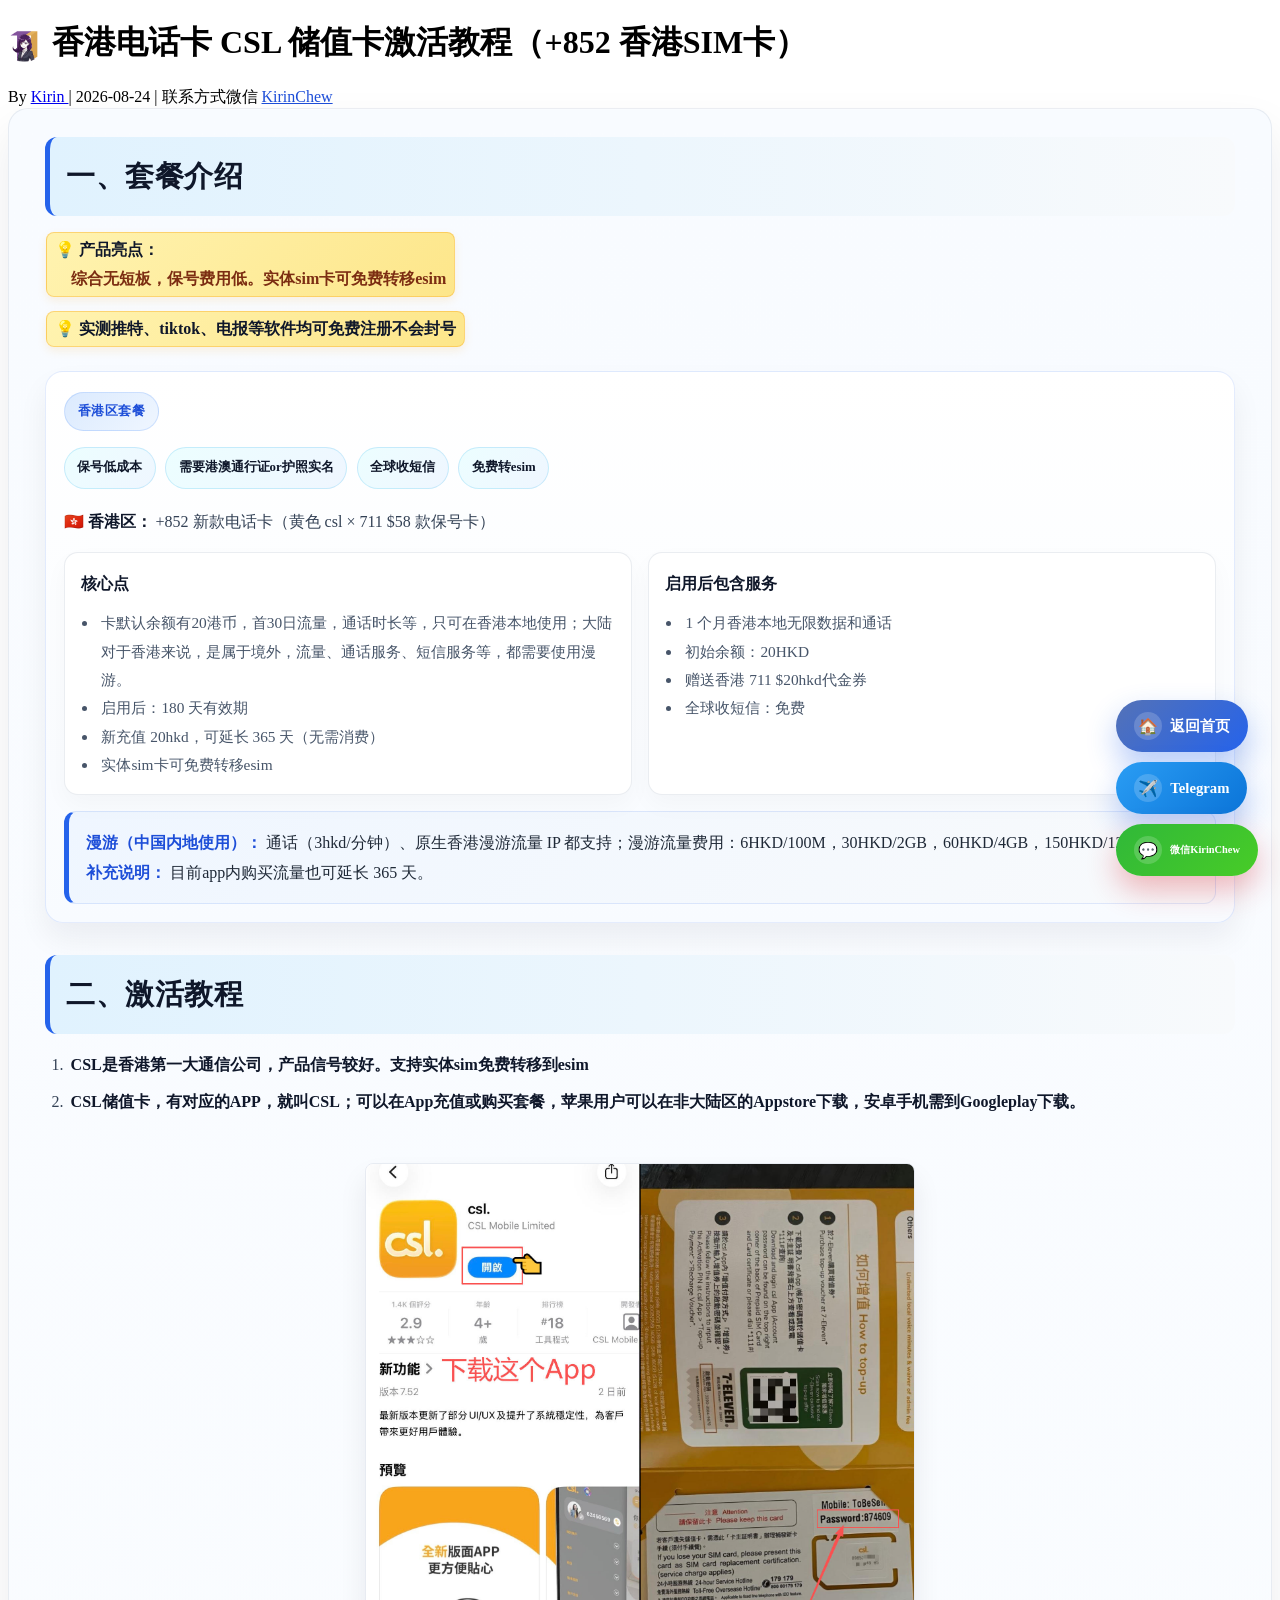
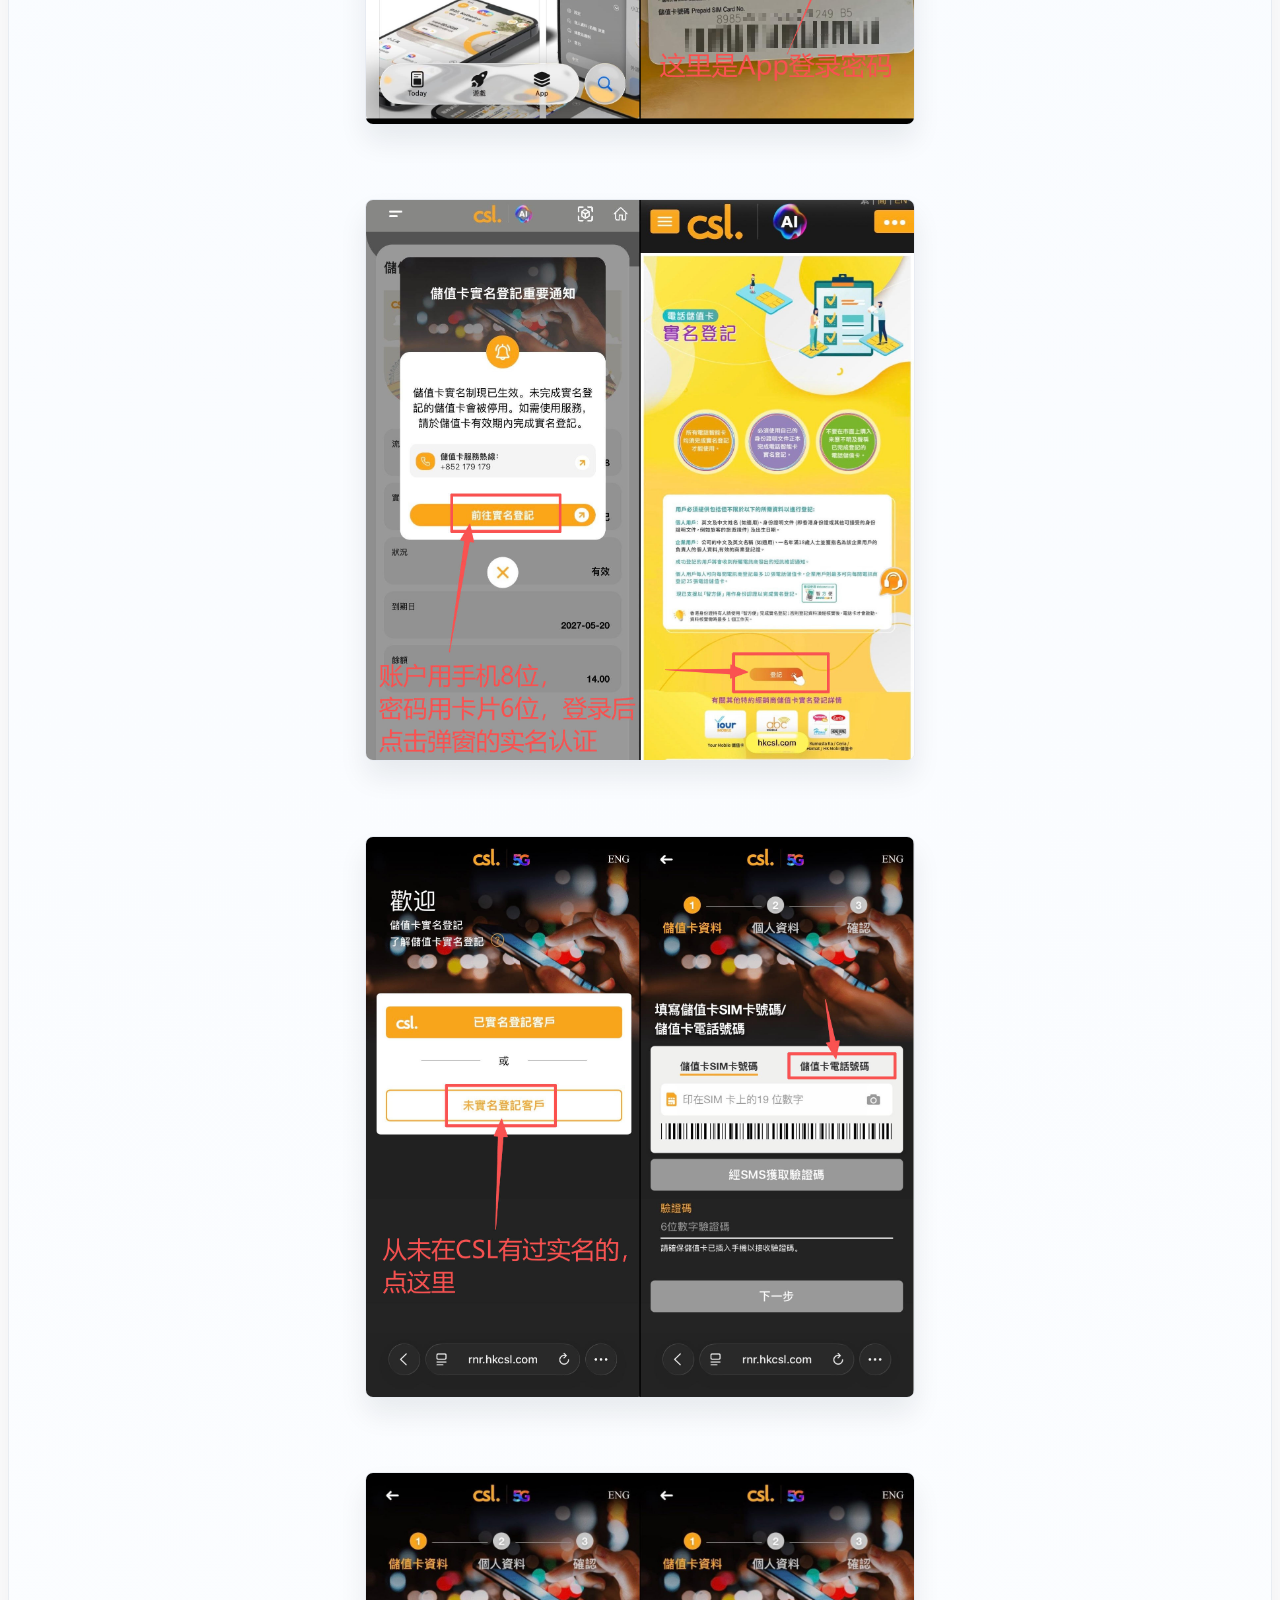
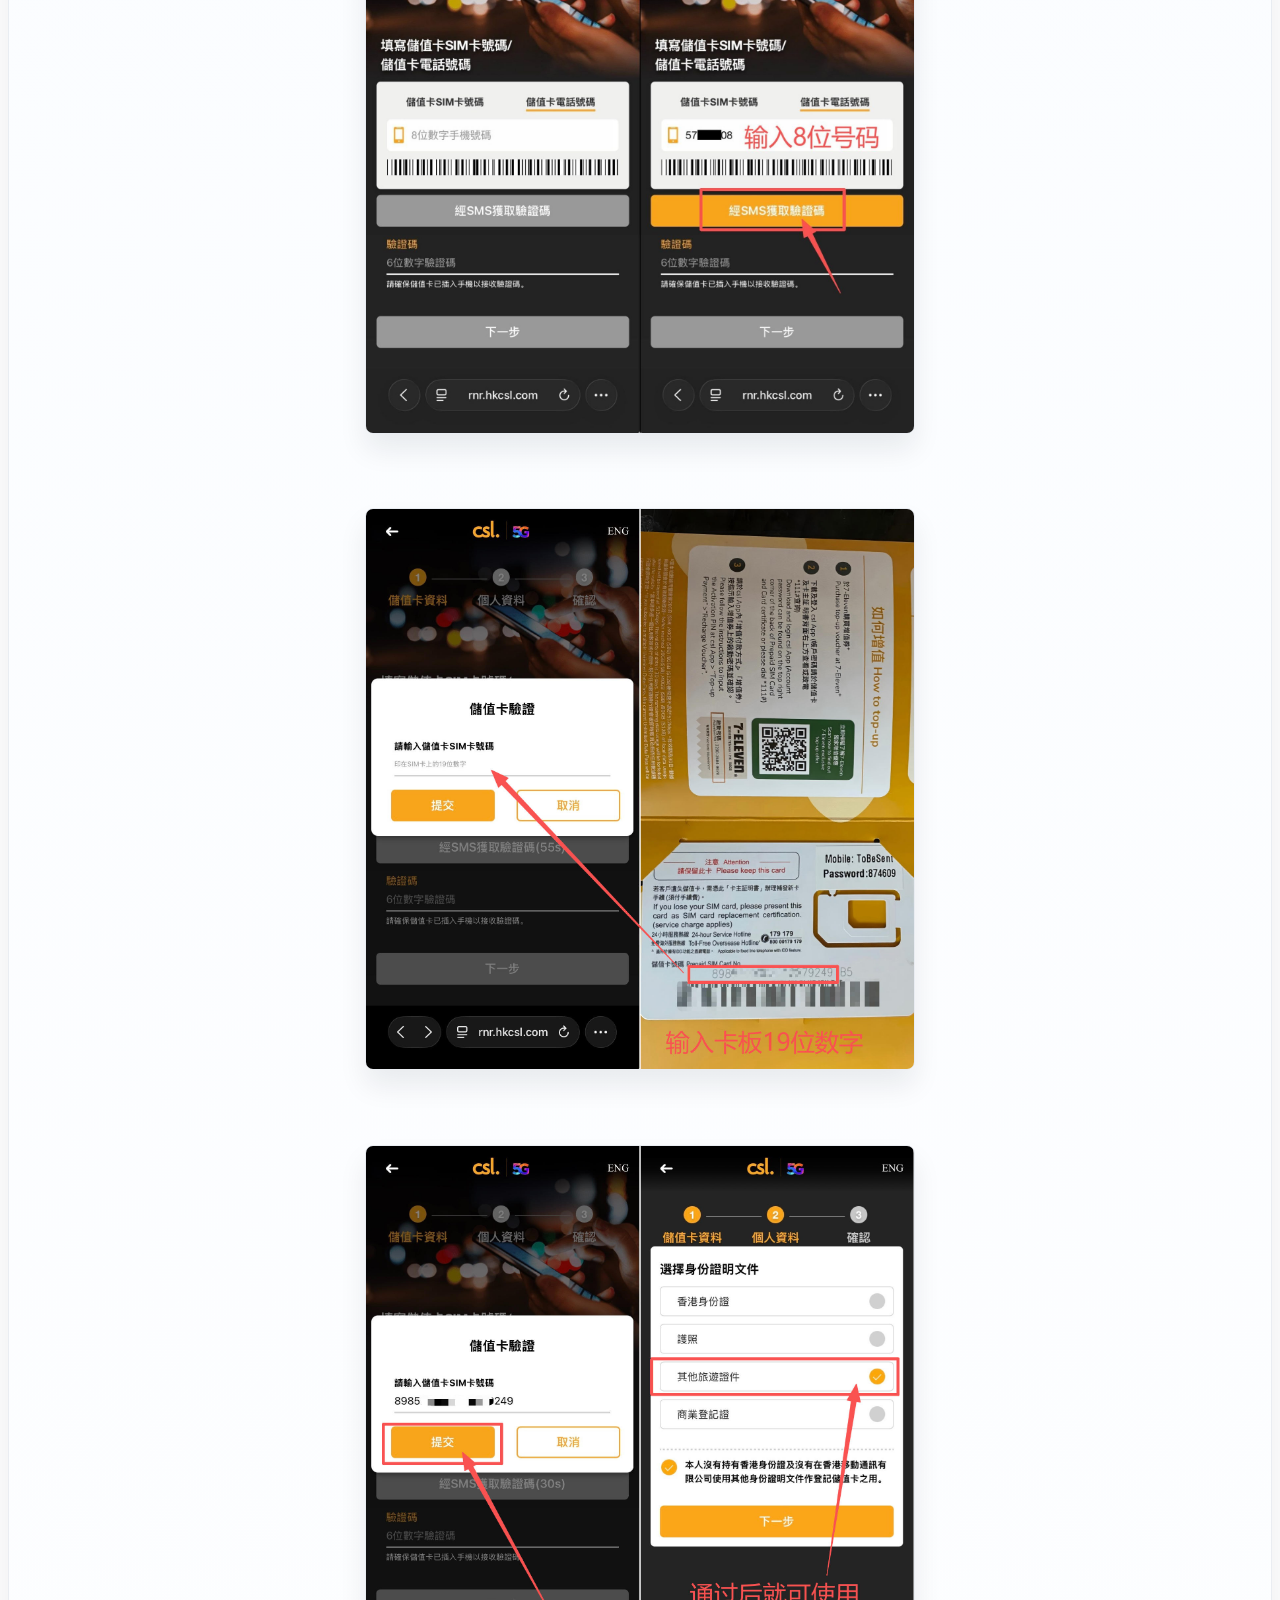
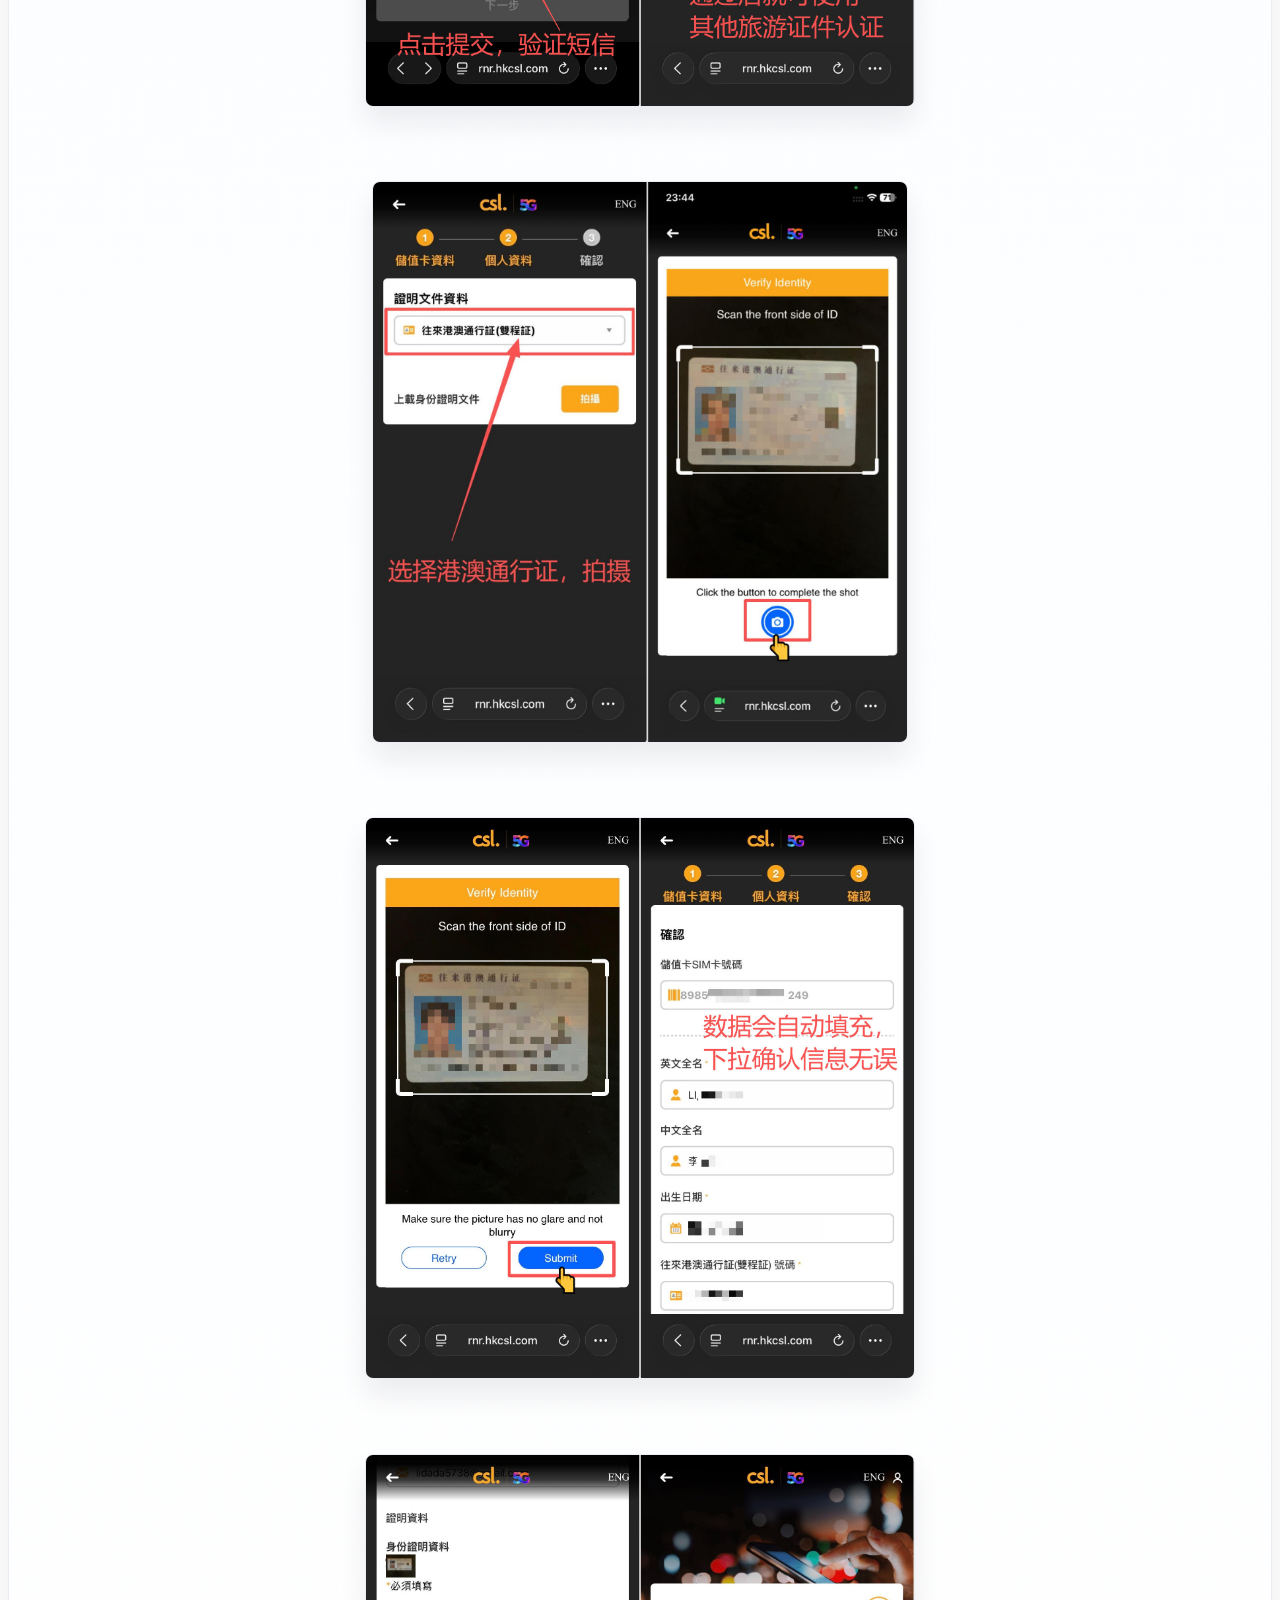
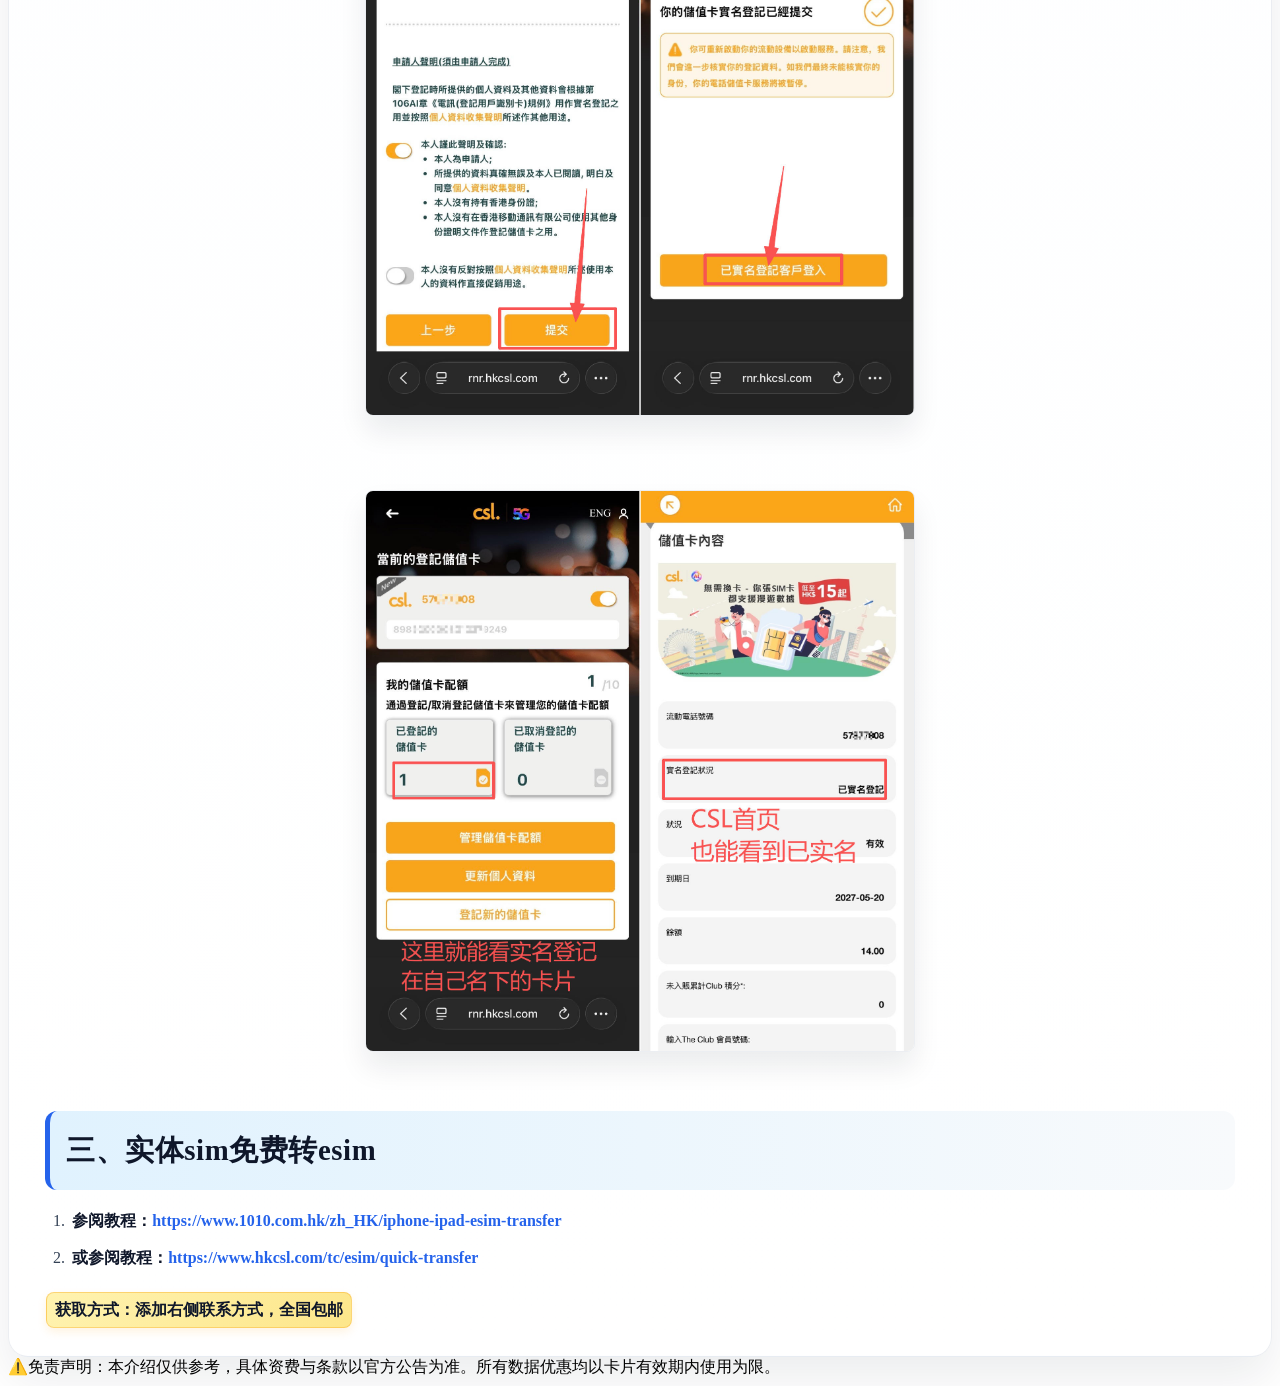
==== commit 8c2c6c67: "Add SEO/meta, sitemap/robots, and UI tweaks Update site pages for SEO, accessibility and branding: s" ====
--- a/cslsim.html
+++ b/cslsim.html
@@ -1,11 +1,42 @@
 <!DOCTYPE html>
-<html lang="en">
+<html lang="zh-CN">
 
 <head>
 	<meta charset="UTF-8">
 	<meta name="viewport" content="width=device-width, initial-scale=1.0">
-	<title>CSL-SIM</title>
+	<title>香港电话卡 CSL 储值卡激活教程（+852 香港SIM卡） - T1财经</title>
+	<meta name="description" content="香港电话卡 CSL 储值卡激活教程：大陆如何免费收短信、漫游资费、实体SIM免费转eSIM、20HKD保号365天与实名登记方法，+852 香港SIM卡全国包邮。">
+	<meta name="keywords" content="香港电话卡,香港SIM卡,+852,CSL储值卡,CSL,香港电话卡激活,香港sim卡,保号卡,eSIM,CSL激活教程">
+	<meta name="robots" content="index, follow">
+	<meta name="author" content="T1财经">
+	<link rel="canonical" href="https://t1.bbroot.com/cslsim.html">
+	<meta property="og:type" content="article">
+	<meta property="og:site_name" content="T1财经">
+	<meta property="og:title" content="香港电话卡 CSL 储值卡激活教程（+852 香港SIM卡）">
+	<meta property="og:description" content="香港电话卡 CSL 储值卡激活教程：全球免费收短信、漫游资费、免费转eSIM、20HKD保号365天。">
+	<meta property="og:url" content="https://t1.bbroot.com/cslsim.html">
+	<meta property="og:image" content="https://t1.bbroot.com/assets/ICON.jpg">
+	<meta property="og:locale" content="zh_CN">
+	<meta name="twitter:card" content="summary">
+	<meta name="twitter:title" content="香港电话卡 CSL 储值卡激活教程">
+	<meta name="twitter:description" content="香港电话卡 CSL 储值卡激活教程：免费转eSIM、20HKD保号365天。">
+	<script type="application/ld+json">
+	{
+		"@context": "https://schema.org",
+		"@type": "Article",
+		"headline": "香港电话卡 CSL 储值卡激活教程",
+		"description": "香港电话卡 CSL 储值卡激活教程：全球免费收短信、漫游资费、免费转eSIM、保号方法。",
+		"image": "https://t1.bbroot.com/assets/ICON.jpg",
+		"author": { "@type": "Person", "name": "Kirin", "url": "https://t.me/KirinChew" },
+		"publisher": { "@type": "Organization", "name": "T1财经" },
+		"datePublished": "2026-08-24",
+		"dateModified": "2026-09-05",
+		"mainEntityOfPage": { "@type": "WebPage", "@id": "https://t1.bbroot.com/cslsim.html" },
+		"inLanguage": "zh-CN"
+	}
+	</script>
 	<link rel="stylesheet" href="common.css">
+	<link rel="icon" type="image/png" href="assets/ICON.jpg">
 	<style>
 		.entry-content .promo-panel {
 			margin: 1.5rem 0 1.8rem;
@@ -131,7 +162,9 @@
 <body>
 	<header class="entry-header">
 		<h1 class="entry-title">
-			<img src="assets/ICON.jpg" alt="Logo" style="width: 36px; height: 36px; margin-right: 12px;">CSL卡激活教程</h1>
+			<a href="https://t1.bbroot.com">
+				<img class="logo" src="assets/ICON.jpg" alt="香港电话卡 CSL 激活教程 - T1财经" title="T1财经 香港电话卡"></a>香港电话卡 CSL 储值卡激活教程（+852 香港SIM卡）
+		</h1>
 		<div class="below-title-meta">
 			<div class="adt">By
 				<span class="vcard author">
@@ -205,16 +238,16 @@
 			</li>
 		</ol>
 		<div style="display: flex; flex-direction: column; gap: 20px;">
-			<p><img class="max-w-full h-auto rounded-lg" style="height: 800px;" src="assets/1.jpg"></p>
-			<p><img class="max-w-full h-auto rounded-lg" style="height: 800px;" src="assets/2.jpg"></p>
-			<p><img class="max-w-full h-auto rounded-lg" style="height: 800px;" src="assets/3.jpg"></p>
-			<p><img class="max-w-full h-auto rounded-lg" style="height:	800px;" src="assets/4.jpg"></p>
-			<p><img class="max-w-full h-auto rounded-lg" style="height: 800px;" src="assets/5.jpg"></p>
-			<p><img class="max-w-full h-auto rounded-lg" style="height: 800px;" src="assets/6.jpg"></p>
-			<p><img class="max-w-full h-auto rounded-lg" style="height: 800px;" src="assets/7.jpg"></p>
-			<p><img class="max-w-full h-auto rounded-lg" style="height: 800px;" src="assets/8.jpg"></p>
-			<p><img class="max-w-full h-auto rounded-lg" style="height:	800px;" src="assets/9.jpg"></p>
-			<p><img class="max-w-full h-auto rounded-lg" style="height: 800px;" src="assets/10.jpg"></p>
+			<p><img class="max-w-full h-auto rounded-lg" style="height: 800px;" src="assets/1.jpg" alt="香港电话卡 CSL 储值卡激活教程截图 1/10"></p>
+			<p><img class="max-w-full h-auto rounded-lg" style="height: 800px;" src="assets/2.jpg" alt="香港电话卡 CSL 储值卡激活教程截图 2/10"></p>
+			<p><img class="max-w-full h-auto rounded-lg" style="height: 800px;" src="assets/3.jpg" alt="香港电话卡 CSL 储值卡激活教程截图 3/10"></p>
+			<p><img class="max-w-full h-auto rounded-lg" style="height:	800px;" src="assets/4.jpg" alt="香港电话卡 CSL 储值卡激活教程截图 4/10"></p>
+			<p><img class="max-w-full h-auto rounded-lg" style="height: 800px;" src="assets/5.jpg" alt="香港电话卡 CSL 储值卡激活教程截图 5/10"></p>
+			<p><img class="max-w-full h-auto rounded-lg" style="height: 800px;" src="assets/6.jpg" alt="香港电话卡 CSL 储值卡激活教程截图 6/10"></p>
+			<p><img class="max-w-full h-auto rounded-lg" style="height: 800px;" src="assets/7.jpg" alt="香港电话卡 CSL 储值卡激活教程截图 7/10"></p>
+			<p><img class="max-w-full h-auto rounded-lg" style="height: 800px;" src="assets/8.jpg" alt="香港电话卡 CSL 储值卡激活教程截图 8/10"></p>
+			<p><img class="max-w-full h-auto rounded-lg" style="height:	800px;" src="assets/9.jpg" alt="香港电话卡 CSL 储值卡激活教程截图 9/10"></p>
+			<p><img class="max-w-full h-auto rounded-lg" style="height: 800px;" src="assets/10.jpg" alt="香港电话卡 CSL 储值卡激活教程截图 10/10"></p>
 		</div>
 
 		<h3><strong>三、实体sim免费转esim</strong></h3>
--- a/common.css
+++ b/common.css
@@ -1,6 +1,6 @@
 /* ==========================================================
    common.css
-   从 cslsim.html / hahasim.html 中共用的样式提取而来。
+   从 cslsim.html / hahasim.html 共用的样式提取而来。
    仅供与 .entry-content 内容区 + .floating-bar 悬浮按钮使用。
    ========================================================== */
 
@@ -205,6 +205,7 @@
 
 /* ---------- 桌面端：教程截图限高 ---------- */
 @media (min-width: 601px) {
+
 	.entry-content img[style*="height"],
 	.entry-content p[style*="display: flex"] img {
 		max-height: 560px;
@@ -351,9 +352,18 @@
 	}
 
 	/* 点击触发按钮后，展开显示完整链接按钮 */
-	.floating-bar .nav-toggle-check:checked ~ .float-btn {
+	.floating-bar .nav-toggle-check:checked~.float-btn {
 		display: inline-flex;
 		padding: 10px 14px;
 		font-size: 0.8rem;
 	}
+
+}
+
+/* ---------- 页面 Logo 图标（全局生效，所有屏幕尺寸） ---------- */
+.logo {
+	width: 32px;
+	height: 32px;
+	margin-right: 12px;
+	vertical-align: middle;
 }
